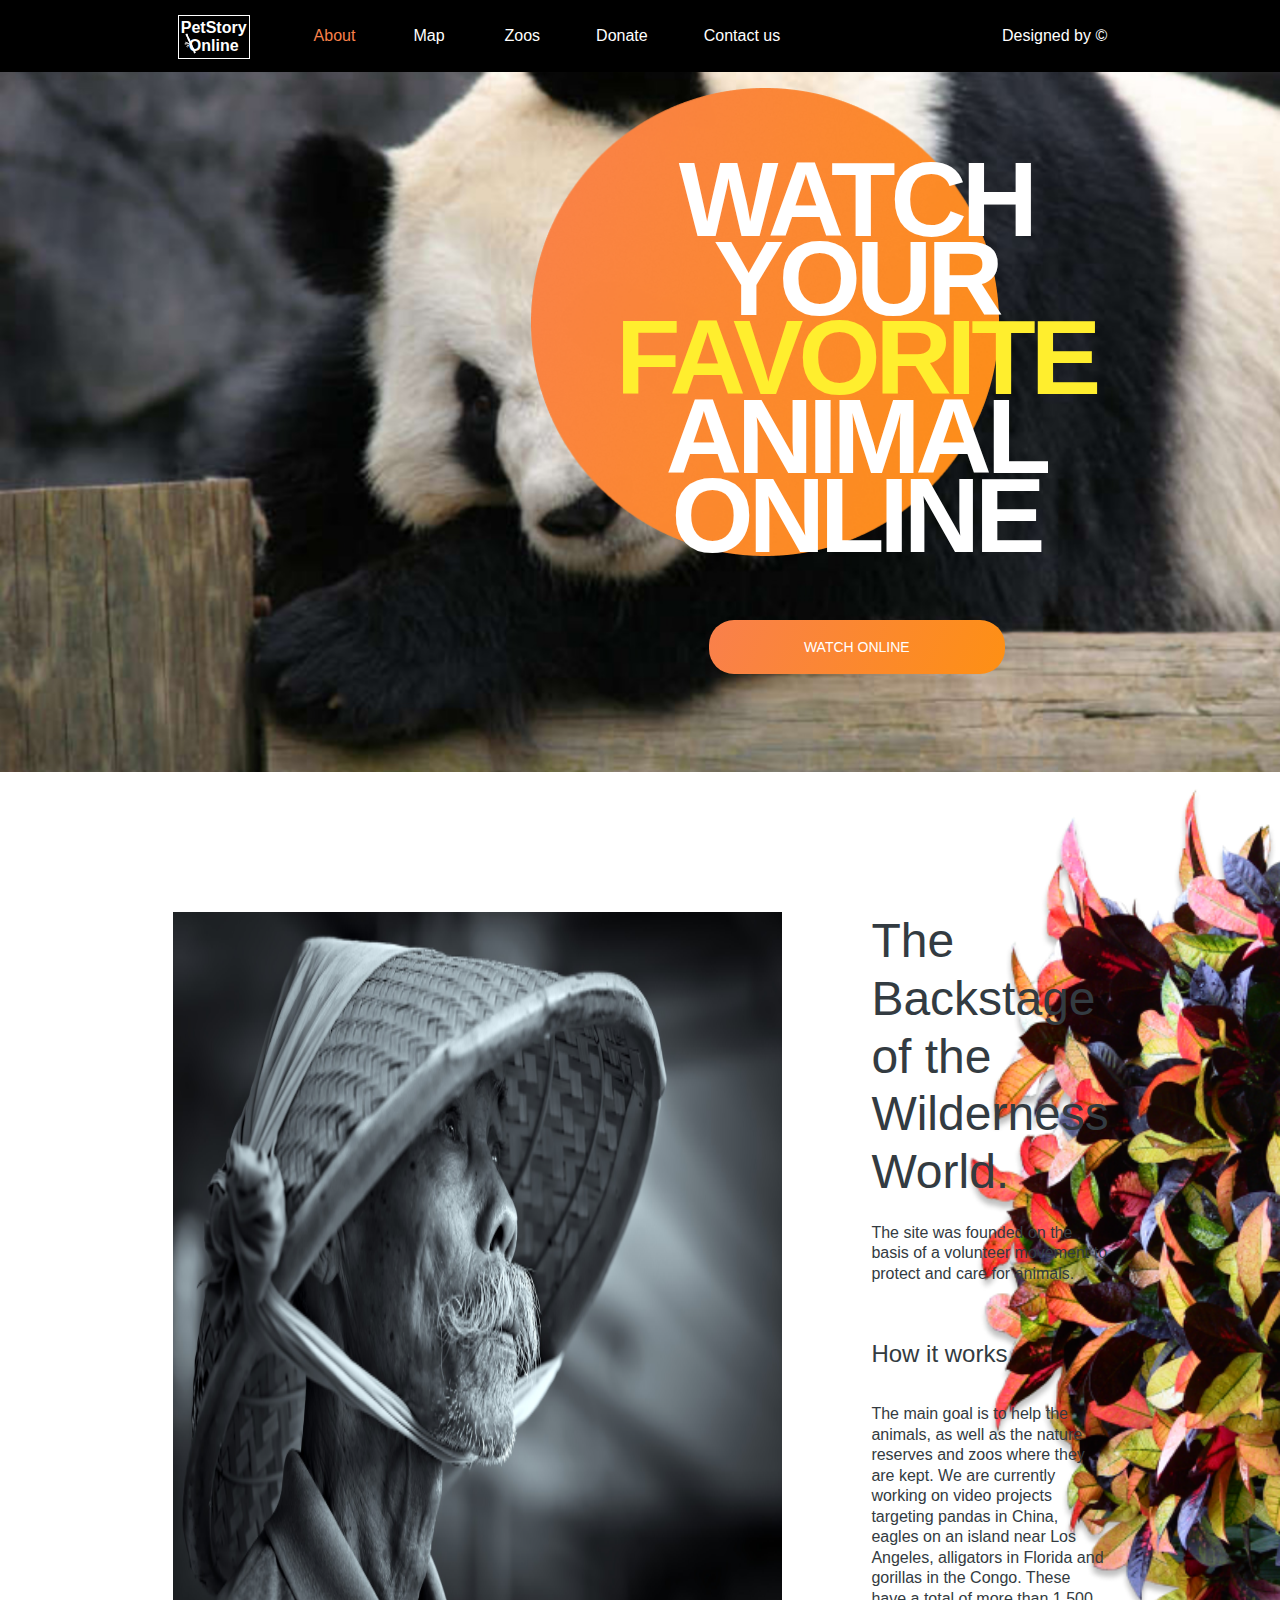
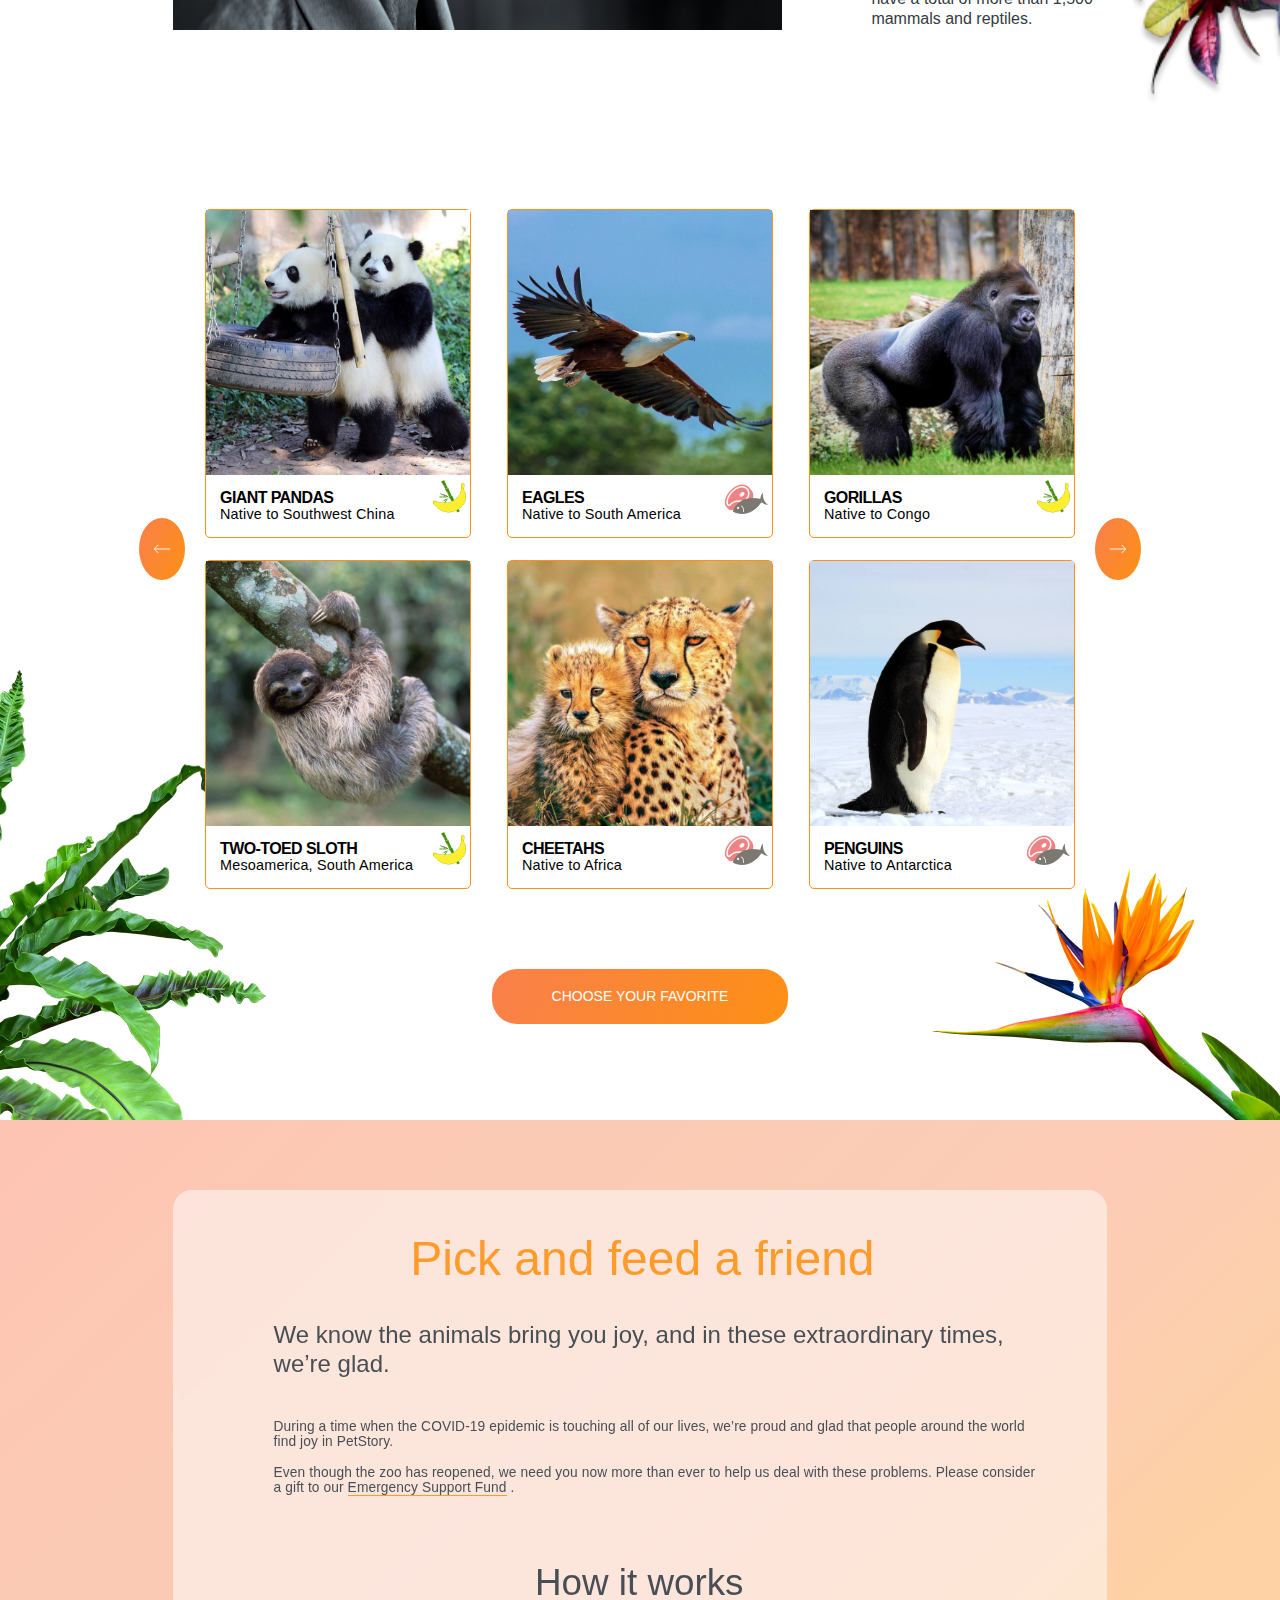
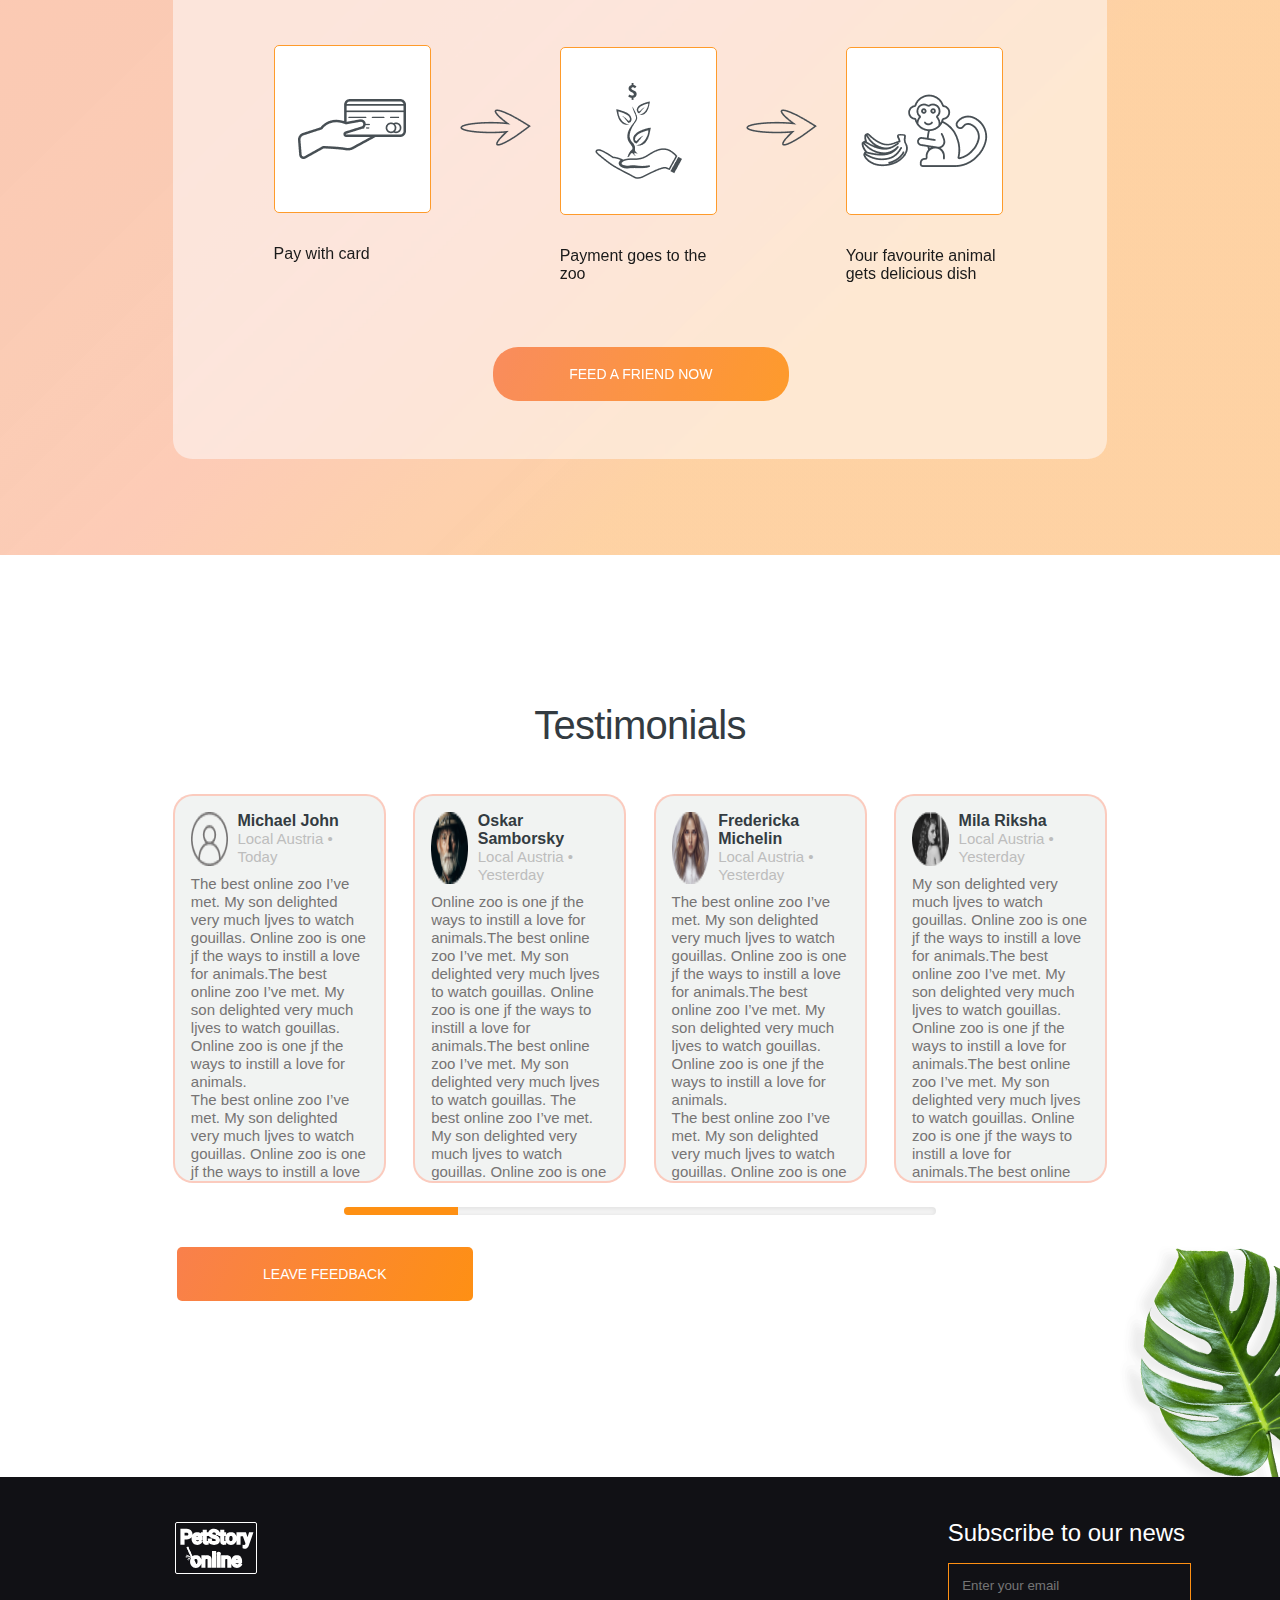
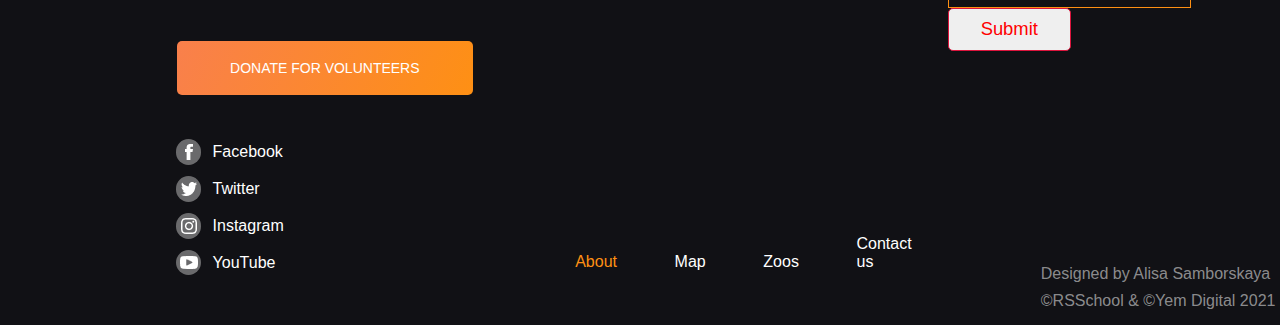
==== index.html @ 0b204e5b "fix:fix some typos" ====
<!DOCTYPE html>
<html lang="en">
  <head>
    <meta charset="UTF-8" />
    <meta http-equiv="X-UA-Compatible" content="IE=edge" />
    <meta name="viewport" content="width=device-width, initial-scale=1.0" />
    <link rel="stylesheet" href="./main/style.css" />
    <title>Document</title>
  </head>

  <body>
    <header>
      <div class="header container">
        <div class="header-top">
            <a class="logo" href="#">
              <h1>PetStory Online</h1> 
              <img class="logo_img" src="./assets/images/bamboo.svg" alt="">
            </a>
          <nav>
            <ul>
              <li><a href="#" class="active">About</a></li>
              <li><a href="">Map</a></li>
              <li><a href="">Zoos</a></li>
              <li><a href="./donate/index.html">Donate</a></li>
              <li><a href="">Contact us</a></li>
            </ul>
            <a
              class="header_link"
              href="https://www.figma.com/file/ypzT9idgAILaSRVRmDAJxn/online-zoo-3-weeks"
              >Designed by ©</a
            >
          </nav>
        </div>
      </div>
    </header>
    <main>
      <section class="firstSection">
        <div class="container">
          <div class="promo">
            <p class="promo_title">
              Watch your <span class="yellowWord">favorite</span> animal online
            </p>
          </div>
          <button class="orange_btn">Watch online</button>
        </div>
      </section>
      <section class="second_section">
        <div class="backstage_section container">
          <img src="./assets/images/bamboo-cap.png" alt="bamboo-cap" />
          <div class="backstage_content">
            <h2 class="backstage_title">
              The Backstage of the Wilderness World.
            </h2>
            <p class="backstage_text">
              The site was founded on the basis of a volunteer movement to
              protect and care for animals.
            </p>
            <p class="backstage_subtitle">How it works</p>
            <p class="backstage_text">
              The main goal is to help the animals, as well as the nature
              reserves and zoos where they are kept. We are currently working on
              video projects targeting pandas in China, eagles on an island near
              Los Angeles, alligators in Florida and gorillas in the Congo.
              These have a total of more than 1,500 mammals and reptiles.
            </p>
          </div>
        </div>
      </section>
      <section class="third_section">
        <div class="cards_section">
          <button class="arrow">
            <img src="./assets/images/left_arrow.svg" alt="left_arrow" />
          </button>
          <div class="cards">
            <div class="card">
              <img class="card_img" src="./assets/images/Rectangle 5 (2).png" alt="pandas" />
              <div class="card_content">
                <div class="card_content_text">
                  <p class="card_content_title">giant Pandas</p>
                  <p class="card_content_subtitle">Native to Southwest China</p>
                </div>
                <img
                  src="./assets/images/banana-bamboo_icon.png"
                  alt="banana-bamboo_icon"
                />
              </div>
            </div>
            <div class="card">
              <img class="card_img" src="./assets/images/Rectangle 5 (1).png" alt="pandas" />
              <div class="card_content">
                <div class="card_content_text">
                  <p class="card_content_title">Eagles</p>
                  <p class="card_content_subtitle">Native to South America</p>
                </div>
                <img
                  src="./assets/images/meet-fish_icon.png"
                  alt="banana-bamboo_icon"
                />
              </div>
            </div>
            <div class="card">
              <img class="card_img" src="./assets/images/Rectangle 5.png" alt="pandas" />
              <div class="card_content">
                <div class="card_content_text">
                  <p class="card_content_title">Gorillas</p>
                  <p class="card_content_subtitle">Native to Congo</p>
                </div>
                <img
                  src="./assets/images/banana-bamboo_icon.png"
                  alt="banana-bamboo_icon"
                />
              </div>
            </div>
            <div class="card">
              <img class="card_img" src="./assets/images/Rectangle 5 (5).png" alt="pandas" />
              <div class="card_content">
                <div class="card_content_text">
                  <p class="card_content_title">Two-toed Sloth</p>
                  <p class="card_content_subtitle">
                    Mesoamerica, South America
                  </p>
                </div>
                <img
                  src="./assets/images/banana-bamboo_icon.png"
                  alt="banana-bamboo_icon"
                />
              </div>
            </div>
            <div class="card">
              <img class="card_img" src="./assets/images/Rectangle 5 (4).png" alt="pandas" />
              <div class="card_content">
                <div class="card_content_text">
                  <p class="card_content_title">cheetahs</p>
                  <p class="card_content_subtitle">Native to Africa</p>
                </div>
                <img
                  src="./assets/images/meet-fish_icon.png"
                  alt="banana-bamboo_icon"
                />
              </div>
            </div>
            <div class="card">
              <img class="card_img" src="./assets/images/Rectangle 5 (3).png" alt="pandas" />
              <div class="card_content">
                <div class="card_content_text">
                  <p class="card_content_title">Penguins</p>
                  <p class="card_content_subtitle">Native to Antarctica</p>
                </div>
                <img
                  src="./assets/images/meet-fish_icon.png"
                  alt="banana-bamboo_icon"
                />
              </div>
            </div>
          </div>
          <button class="arrow">
            <img src="./assets/images/right_arrow.svg" alt="left_arrow" />
          </button>
        </div>
        <button class="orange_btn">choose your favorite</button>
      </section>
      <section class="fourth_section">
        <div class="pick_section">
          <p class="pick_section_title">Pick and feed a friend</p>
          <p class="pick_section_subtitle">
            We know the animals bring you joy, and in these extraordinary times,
            we’re glad.
          </p>
          <p class="pick_section_text">
            During a time when the COVID-19 epidemic is touching all of our
            lives, we’re proud and glad that people around the world find joy in
            PetStory.
          </p>
          <p class="pick_section_text">
            Even though the zoo has reopened, we need you now more than ever to
            help us deal with these problems. Please consider <br />
            a gift to our
            <a class="donate_link" href="../donate/index.html"
              >Emergency Support Fund</a
            >
            .
          </p>
          <h3 class="howItWorkTitle">How it works</h3>
          <div class="howItWorks_cards">
            <div class="howItWork_card">
              <div class="howItWork_card_img_box">
                <img src="./assets/images/pay.png" alt="pay" />
              </div>
              <p class="howItWork_card_pr">Pay with card</p>
            </div>
            <img
              class="rightArrow"
              src="./assets/images/Vector.png"
              alt="right_arrow"
            />
            <div class="howItWork_card secondCard">
              <div class="howItWork_card_img_box">
                <img src="./assets/images/zoo.png" alt="zoo" />
              </div>
              <p class="howItWork_card_pr">Payment goes to the zoo</p>
            </div>
            <img
              class="rightArrow"
              src="./assets/images/Vector.png"
              alt="right_arrow"
            />
            <div class="howItWork_card thirdCard">
              <div class="howItWork_card_img_box">
                <img src="./assets/images/monkey.png" alt="monkey" />
              </div>
              <p class="howItWork_card_pr">
                Your favourite animal gets delicious dish
              </p>
            </div>
          </div>
          <button class="orange_btn">
            <a href="../donate/index.html">Feed a friend now</a>
          </button>
        </div>
      </section>
      <section class="fifth_section">
        <div class="testimonals container">
          <h3 class="testimonals_title">Testimonials</h3>
          <div class="testimonals_cards">
            <div class="testimonals_card">
              <div class="testimonals_card_header">
                <img src="./assets/images/user_icon.png" alt="user_icon" />
                <div>
                  <b class="user_name">Michael John</b>
                  <p class="user_place">Local Austria • Today</p>
                </div>
              </div>
              <p class="testimonial_text">
                The best online zoo I’ve met. My son delighted very much ljves
                to watch gouillas. Online zoo is one jf the ways to instill a
                love for animals.The best online zoo I’ve met. My son delighted
                very much ljves to watch gouillas. Online zoo is one jf the ways
                to instill a love for animals. <br />
                The best online zoo I’ve met. My son delighted very much ljves
                to watch gouillas. Online zoo is one jf the ways to instill a
                love for animals.The best online zoo I’ve met. My son delighted
                very much ljves to watch gouillas. Online zoo is one jf the ways
                to instill a love for
              </p>
            </div>
            <div class="testimonals_card">
              <div class="testimonals_card_header">
                <img src="./assets/images/Ellipse 2.png" alt="user_icon" />
                <div>
                  <b class="user_name">Oskar Samborsky</b>
                  <p class="user_place">Local Austria • Yesterday</p>
                </div>
              </div>
              <p class="testimonial_text">
                Online zoo is one jf the ways to instill a love for animals.The
                best online zoo I’ve met. My son delighted very much ljves to
                watch gouillas. Online zoo is one jf the ways to instill a love
                for animals.The best online zoo I’ve met. My son delighted very
                much ljves to watch gouillas. The best online zoo I’ve met. My
                son delighted very much ljves to watch gouillas. Online zoo is
                one jf the ways to instill a love for animals.The best online
                zoo I’ve met. My son delighted very much ljves to watch
                gouillas. Online zoo is one jf the ways to instill a love for
              </p>
            </div>
            <div class="testimonals_card">
              <div class="testimonals_card_header">
                <img src="./assets/images/Ellipse 2 (1).png" alt="user_icon" />
                <div>
                  <b class="user_name">Fredericka Michelin</b>
                  <p class="user_place">Local Austria • Yesterday</p>
                </div>
              </div>
              <p class="testimonial_text">
                The best online zoo I’ve met. My son delighted very much ljves
                to watch gouillas. Online zoo is one jf the ways to instill a
                love for animals.The best online zoo I’ve met. My son delighted
                very much ljves to watch gouillas. Online zoo is one jf the ways
                to instill a love for animals. <br />
                The best online zoo I’ve met. My son delighted very much ljves
                to watch gouillas. Online zoo is one jf the ways to instill a
                love for animals.The best online zoo I’ve met. <br />
                The best online zoo I’ve met. My son delighted very much ljves
                to
              </p>
            </div>
            <div class="testimonals_card">
              <div class="testimonals_card_header">
                <img src="./assets/images/Ellipse 2 (2).png" alt="user_icon" />
                <div>
                  <b class="user_name">Mila Riksha</b>
                  <p class="user_place">Local Austria • Yesterday</p>
                </div>
              </div>
              <p class="testimonial_text">
                My son delighted very much ljves to watch gouillas. Online zoo
                is one jf the ways to instill a love for animals.The best online
                zoo I’ve met. My son delighted very much ljves to watch
                gouillas. Online zoo is one jf the ways to instill a love for
                animals.The best online zoo I’ve met. My son delighted very much
                ljves to watch gouillas. Online zoo is one jf the ways to
                instill a love for animals.The best online zoo I’ve met. My son
                delighted very much ljves to watch gouillas. The best online zoo
                I’ve met. My son delighted very much ljves to watch gouillas.
                Online zoo is one jf
              </p>
            </div>
          </div>
          <div class="range_input_div"><input type="range" value="10" /></div>
          <button class="orange_btn">Leave feedback</button>
        </div>
      </section>
    </main>
    <footer>
      <div class="footer container">
        <div class="footer_social_medias">
          <a class="logo footer_logo" href="#">
            <img src="./assets/images/logo_footer.svg" alt="logo_footer" />
          </a>
          <button class="orange_btn">
            <a href="../donate/index.html"> donate for volunteers </a>
          </button>
          <div class="social_medias">
            <div class="social_media">
              <div class="footer_img_box">
                <img src="./assets/images/Fill 211.png" alt="facebook icon" />
              </div>
              <p><a href="https://www.facebook.com">Facebook</a></p>
            </div>
            <div class="social_media">
              <div class="footer_img_box">
                <img src="./assets/images/Fill 172.png" alt="facebook icon" />
              </div>
              <p><a href="https://www.twitter.com">Twitter</a></p>
            </div>
            <div class="social_media">
              <div class="footer_img_box">
                <img src="./assets/images/Fill 166.png" alt="facebook icon" />
              </div>
              <p><a href="https://www.instagram.com">Instagram</a></p>
            </div>
            <div class="social_media">
              <div class="footer_img_box">
                <img src="./assets/images/Fill 213.png" alt="facebook icon" />
              </div>
              <p><a href="https://www.YouTube.com">YouTube</a></p>
            </div>
          </div>
        </div>
        <div class="footer_nav">
          <ul>
            <li><a href="#" style="color: #fe9013">About</a></li>
            <li><a href="">Map</a></li>
            <li><a href="">Zoos</a></li>
            <li><a href="">Contact us</a></li>
          </ul>
        </div>
        <div class="footer_email_input">
          <p class="footer_subtitle">Subscribe to our news</p>
          <div class="email_div">
            <input
              class="email_input"
              type="email"
              placeholder="Enter your email"
            />
            <button class="submit_btn" type="submit">Submit</button>
          </div>
          <p class="footer_copyright">
            Designed by Alisa Samborskaya <br />
            ©RSSchool & ©Yem Digital 2021
          </p>
        </div>
      </div>
    </footer>
  </body>
</html>
---- main/style.css ----
* {
   box-sizing: border-box;
   padding: 0;
   margin: 0;
   font-family: 'Roboto', sans-serif;
}

html{
   scroll-behavior: smooth;
}

header {
   background: #000000;
}

.container {
   max-width: 73%;
   margin: 0 auto;
}

.header {
   color: #fff;
   padding: 0.8rem 0;
}

.header-top {
   display: grid;
   grid-template-columns: 1fr 12fr;
   align-items: center;
   gap: 4rem;
}

.logo_img{
   position: absolute;
   left: 7%;
   top: 40%;
}

.logo {
   position: relative;
   margin-left: 5px;
   margin-top: 2px;
   padding: 3px 2px;
   text-align: center;
   font-size: 8px !important;
   font-weight: lighter !important;
   /* line-height: 120%; */
   border: 1.18841px solid #FFFFFF;
}

.footer_logo{
   border: none;
   text-align: start;
   margin-left: 0px;
   margin-top: 0px;
}

nav{
   display: flex;
   justify-content: space-between;
}

nav ul {
   display: flex;
   justify-content: space-between;
   gap: 3.5rem;
}

nav ul li {
   list-style: none;
}

nav ul li:active a{
   color:#E47209;
}

nav ul li:nth-child(2) a{
   margin-left: 2px;
}

nav ul li:nth-child(3) a{
   margin-left: 4px;
}

header a {
   color: #fff;
   text-decoration: none;
}

.active {
   color: #F9804B;
}

header a:hover{
   color:#e09575;
}

.firstSection {
   background-image: url(../assets/images/Giant\ Panda.png);
   background-size: cover;
   background-repeat: no-repeat;
   padding: 1rem 0 13.5rem 0;
}

.promo {
   max-width: 36rem;
   margin-left: auto;
   background-image: url(../assets/images/Ellipse\ 6.png);
   background-repeat: no-repeat;
   background-size: contain;
}

.promo_title {
   color: #fff;
   font-size: 6.6rem;
   font-weight: 700;
   text-align: center;
   text-transform: uppercase;
   line-height: 75%;
   padding-left: 4.6rem;
   padding-top: 4.5rem;
   letter-spacing: -5px;
}

.yellowWord {
   color: #FFEE2E;
}

.orange_btn {
   width: 18.5rem;
   height: 3.4rem;
   background: linear-gradient(113.96deg, #F9804B 1.49%, #FE9013 101.44%);
   border-radius: 25px;
   font-weight: 500;
   font-size: 14px;
   color: #FFFFFF;
   text-align: center;
   text-transform: uppercase;
   margin-top: 4rem;
   margin-right: 6.4rem;
   float: right;
   border: none;
}

.orange_btn:hover,
.arrow:hover {
   background: #E47209;
   cursor: pointer;
}

.orange_btn:active,
.arrow:hover:active {
   background: #4B9200;
}

.second_section {
   background-image: url(../assets/images/flower_foto1.png);
   background-size: contain;
   background-repeat: no-repeat;
   background-position: 100%;
   color: #333B41;
   padding: 6rem 0
}

.backstage_section {
   display: flex;
   gap: 5.6rem;
   margin-top: 2.8rem;
}

.backstage_title {
   font-weight: 400;
   font-size: 3rem;
   line-height: 120%;
   margin-bottom: 1.4rem;
}

.backstage_text {
   font-weight: 400;
   font-size: 1rem;
   line-height: 128%;
}

.backstage_subtitle {
   font-weight: 400;
   font-size: 1.5rem;
   line-height: 120%;
   margin-top: 3.5rem;
   margin-bottom: 2.2rem;
}

.third_section {
   background-image: url(../assets/images/strelitzia\ 1.png), url(../assets/images/palm_foto.png);
   background-size: contain contain;
   background-repeat: no-repeat, no-repeat;
   background-position: top 100% left 100%, top 100% right 100%;
   padding-bottom: 6rem;
   text-align: center;
   margin-top: 5.2rem;
}

.cards_section {
   display: flex;
   align-items: center;
   gap: 1.2rem;
   padding: 0 8.7rem;
   margin-bottom: 5rem;
}

.cards {
   display: grid;
   grid-template-columns: 1fr 1fr 1fr;
   gap: 1.4rem 2.2rem;
}

.card {
   max-width: 24rem;
   border: 1px solid #FE9013;
   border-radius: 5px;
   padding-bottom: 5px;
}

.card_img {
   width: 100%;
}

.card_img:hover{
   transform: scale(1.15);
   transition: all 0.3s ease-in-out;
}

.card_img:hover+.card_content{
   display: none !important;
   transition: all 0.3s ease-in-out;
}

.arrow {
   background: linear-gradient(113.96deg, #F9804B 1.49%, #FE9013 101.44%);
   width: 3.9rem;
   height: 3.9rem;
   border-radius: 50%;
   display: grid;
   place-items: center;
   border: none;
   cursor: pointer;
}

.card_content {
   display: flex;
   justify-content: space-between;
   align-items: center;
   padding: 0 0.3rem 0.8rem 0.9rem;
   text-align: start;
}

.card_content_title {
   font-weight: 700;
   font-size: 1rem;
   line-height: 140%;
   text-transform: uppercase;
   padding-top: 0.5rem;
   letter-spacing: -0.6px;
}

.card_content_subtitle {
   font-weight: 300;
   font-size: 0.9rem;
   line-height: 70%;
   letter-spacing: 0.2px;
}

.third_section button,
.fourth_section button {
   float: none;
   margin-top: 0;
   margin-right: 0;
}

.fourth_section {
   background: linear-gradient(315.75deg, rgba(254, 210, 144, 0.7) 30.06%, #FEBDAB 100.95%, rgba(254, 210, 144, 0.7) 106.36%), linear-gradient(315.75deg, rgba(254, 189, 171, 0.74) 30.06%, rgba(243, 169, 248, 0.66) 50.74%, #E0D8F0 80.49%, #EAF7FE 127.9%, #EAF7FE 149.54%), linear-gradient(315.75deg, rgba(254, 189, 171, 0.74) 30.06%, rgba(243, 169, 248, 0.66) 50.74%, #E0D8F0 80.49%, #EAF7FE 127.9%, #EAF7FE 149.54%);
   opacity: 0.9;
   padding-top: 4.4rem;
   padding-bottom: 6rem;
}

.pick_section {
   max-width: 73%;
   height: auto;
   background: rgba(253, 253, 255, 0.52);
   backdrop-filter: blur(2px);
   border-radius: 1.2rem;
   margin: 0 auto;
   padding: 2.5rem 4rem 3.6rem 6.3rem;
   text-align: center;
}

.pick_section_title {
   font-weight: 400;
   font-size: 3rem;
   line-height: 120%;
   color: #FE9013;
   text-align: center;
   margin-right: 2rem;
}

.pick_section_subtitle {
   font-weight: 500;
   font-size: 1.5rem;
   line-height: 120%;
   color: #333B41;
   margin-top: 2.1rem;
   margin-bottom: 2.5rem;
   text-align: start;
}

.pick_section_text {
   margin-bottom: 1rem;
   font-size: 0.86rem;
   font-weight: 500;
   color: #333B41;
   letter-spacing: 0.1px;
   text-align: start;

}

.donate_link {
   color: #333B41;
   border-bottom: 1.5px solid #FE9013;
   text-decoration: none;
}

.donate_link:hover{
   color: #FE9013;
}

.howItWorkTitle {
   font-weight: 400;
   font-size: 2.3rem;
   line-height: 130%;
   color: #333B41;
   text-align: center;
   margin-top: 4rem;
   margin-right: 2.4rem;
}

.howItWorks_cards {
   display: flex;
   justify-content: center;
   align-items: center;
   gap: 1.8rem;
   margin-top: 2.5rem;
   margin-right: 1.3rem;
}

.howItWork_card {
   width: 10.5rem;
   text-align: start;
}

.howItWork_card_img_box {
   width: 100%;
   height: 10.5rem;
   border: 1px solid #FE9013;
   border-radius: 5px;
   background: #fff;
   display: grid;
   place-items: center;
   margin-bottom: 2rem;
}

.howItWork_card:first-child {
   margin-top: -1.3rem;
}

.thirdCard {
   margin-right: 1.2rem !important;
}

.rightArrow {
   margin-top: -4.7rem;
}

.pick_section .orange_btn a {
   text-decoration: none;
   color: #fff;
}

.pick_section .orange_btn {
   margin-top: 4rem;
   margin-right: 2.2rem;
}

.fifth_section {
   background-image: url(../assets/images/leav_foto.png);
   background-repeat: no-repeat;
   background-position: top 127% left 100%;
   color: #333B41;
   padding: 9rem 0;
   padding-bottom: 11rem;
}

.testimonals_title {
   font-weight: 400;
   font-size: 2.5rem;
   line-height: 130%;
   text-align: center;
   margin-bottom: 2.7rem;
   letter-spacing: -0.7px;
}

.testimonals_cards {
   display: flex;
   gap: 1.7rem;
}

.testimonals_card {
   width: 17rem;
   height: 24.3rem;
   overflow: hidden;
   background: #F1F3F2;
   padding: 1rem;
   border-radius: 20px;
   border: 2px solid rgba(254, 189, 171, 0.74);
}

.testimonals_card_header {
   display: flex;
   gap: 0.6rem;
   margin-bottom: 0.6rem;
}

.user_place {
   color: #BDBDBD;
   font-weight: 300;
   font-size: 15px;
   line-height: 120%;
}

.testimonial_text {
   font-weight: 300;
   font-size: 15px;
   line-height: 120%;
   color: #767474;
}

.range_input_div {
   display: flex;
   justify-content: center;
}

input[type="range"] {
   -webkit-appearance: none;
   outline: none;
   overflow: hidden;
   width: 37rem;
   height: 0.5rem;
   border-radius: 30px;
   box-shadow: inset 1px 1px 5px 2px rgb(226, 226, 226);
   margin-top: 1.5rem;
}

input[type="range"]:hover::-webkit-slider-thumb {
   background: #FE9013;
   box-shadow: -500px 0 0 500px #FE9013;
}

input[type="range"]::-webkit-slider-thumb {
   -webkit-appearance: none;
   cursor: pointer;
   width: 3.8rem;
   height: 5px;
   background: #FE9013;
   border-right: 6px solid #FE9013;
   box-shadow: -500px 0 0 500px #FE9013;
}

input[type="range"]:hover{
   border: 1px solid #FE9013;
   outline: #E47209 !important;
   cursor:pointer;
}

.testimonals button,
.footer .orange_btn {
   float: none;
   border-radius: 5px;
   margin-top: 2rem;
   margin-bottom: 0;
   margin-left: 4px;
}

footer {
   height: 28rem;
   background: #111115;
   color: #FFFFFF;
}

.footer {
   display: flex;
   padding-top: 2.6rem;
   padding-bottom: 3rem;
}

.footer_social_medias {
   display: flex;
   flex-direction: column;
}

.social_media {
   display: flex;
   gap: 0.7rem;
   align-items: center;
   margin-bottom: 0.7rem;
   padding-left: 3px;
}

.social_media:active .footer_img_box {
   background: green;
}

.social_media p a{
   color: white;
   text-decoration: none;
}

.social_media:active p a{
   color: green;
}
.social_media:hover p a{
   color: #F9804B;
}

.footer_img_box {
   width: 1.6rem;
   height: 1.6rem;
   border-radius: 50%;
   background: rgba(196, 196, 196, 0.5);
   display: grid;
   place-items: center;
}

.footer .orange_btn {
   margin-top: 3.9rem;
   margin-bottom: 2.75rem;
}

.footer_nav ul {
   height: 22rem;
   display: flex;
   justify-content: space-between;
   align-items: flex-end;
   gap: 3.6rem;
}

.footer_nav ul li {
   list-style: none;
}

.footer_nav ul li a,
.footer .orange_btn a {
   text-decoration: none;
   color: #fff;
}

.footer_nav ul li:hover a{
   color:#E47209;
}

.footer_email_input{
   margin-left: 2.25rem;
}

.footer_subtitle {
   font-weight: 400;
   font-size: 1.5rem;
   line-height: 120%;
   margin-bottom: 1rem;
}

.email_input {
   outline: none;
   background: transparent;
   border: 1px solid #FE9013;
   padding: 0.85rem;
   padding-right: 3.2rem;
   margin-right: 0.5rem;
   color: #fff;
}

.email_input:active{
   border: 1px solid #4B9200 !important;
}

.submit_btn {
   font-size: 1.15rem;
   padding: 0.6rem 2rem;
   color: red;
   border-radius: 5px;
   border: 1px solid crimson;
   cursor:pointer;
}

.submit_btn:hover{
   background: white;
   color: #FE9013;
   border: 1px solid #FE9013;

}

.submit_btn:active{
   background: white;
   color: green;
   border: 1px solid green;
}

.footer_copyright {
   font-weight: 100;
   font-size: 16px;
   line-height: 170%;
   color: rgba(220, 220, 220, 0.615);
   align-content: flex-end;
   transform: translateX(37%) translateY(385%);
}
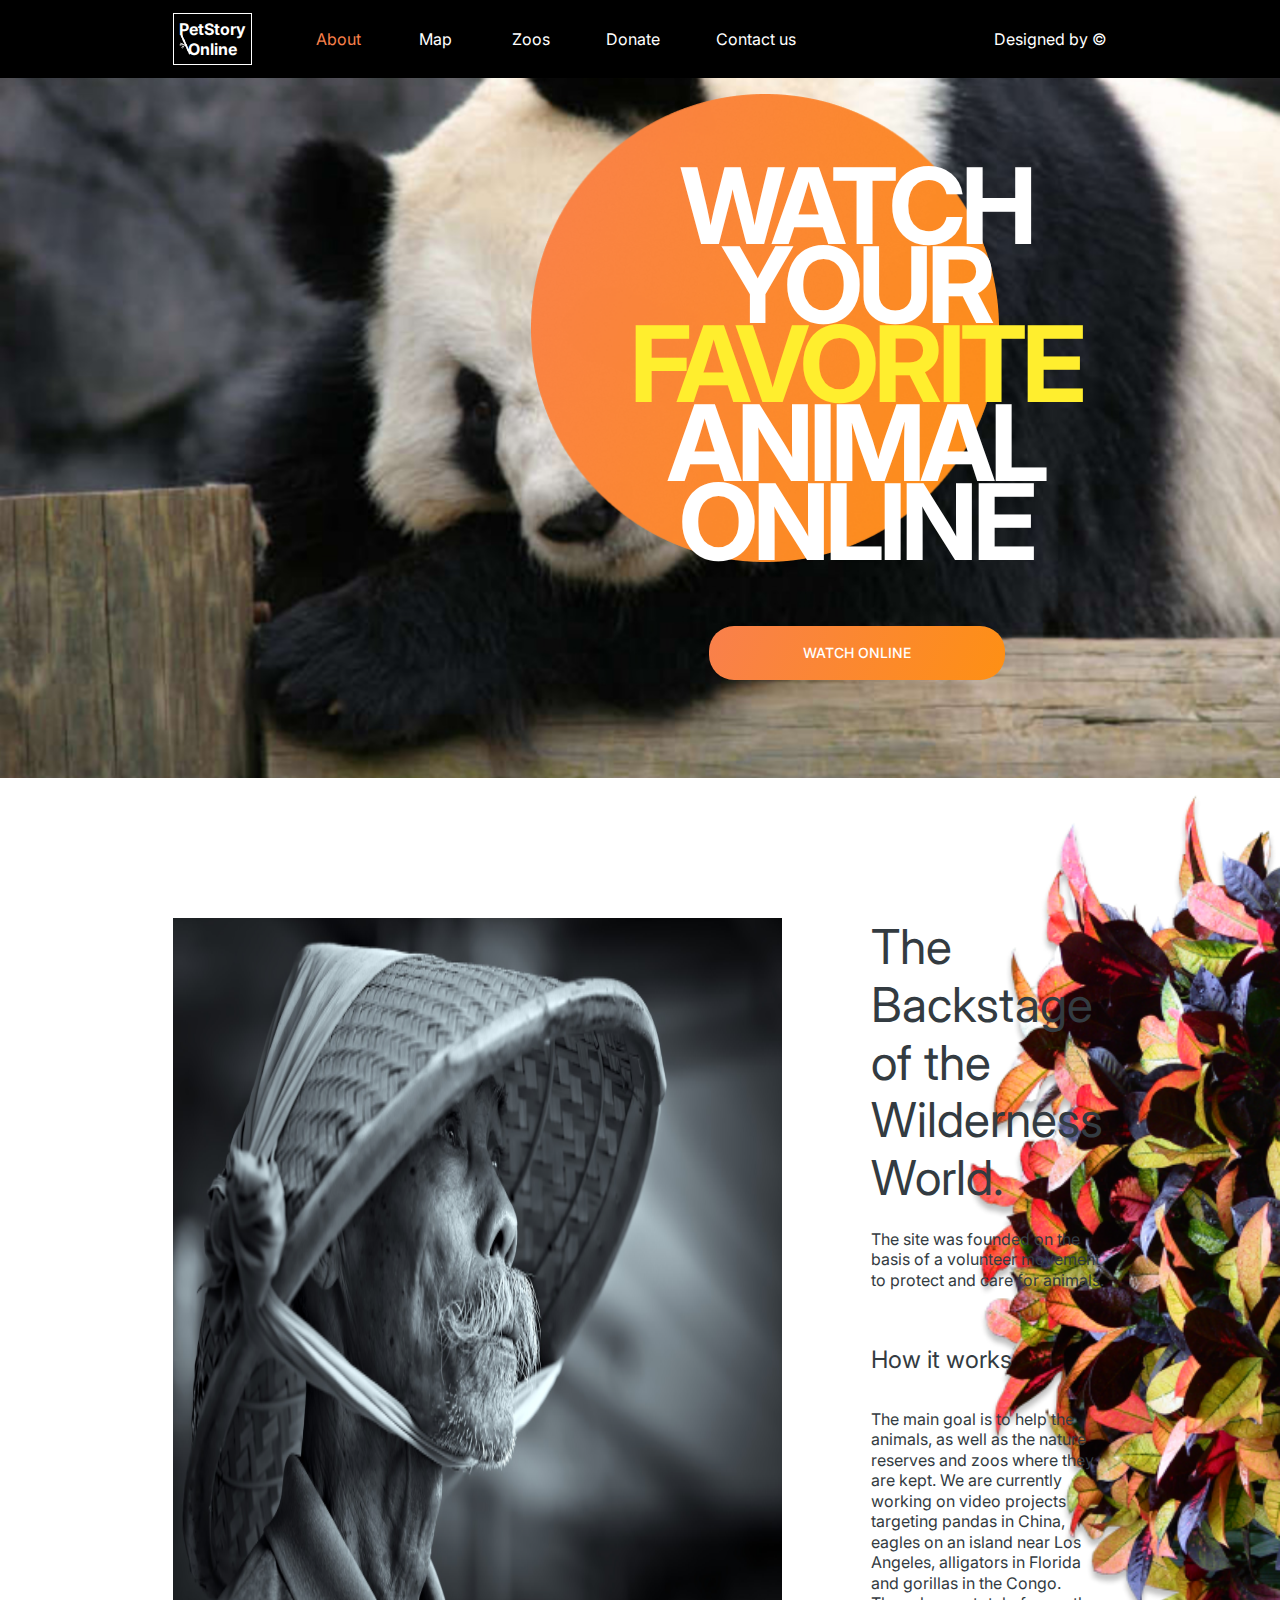
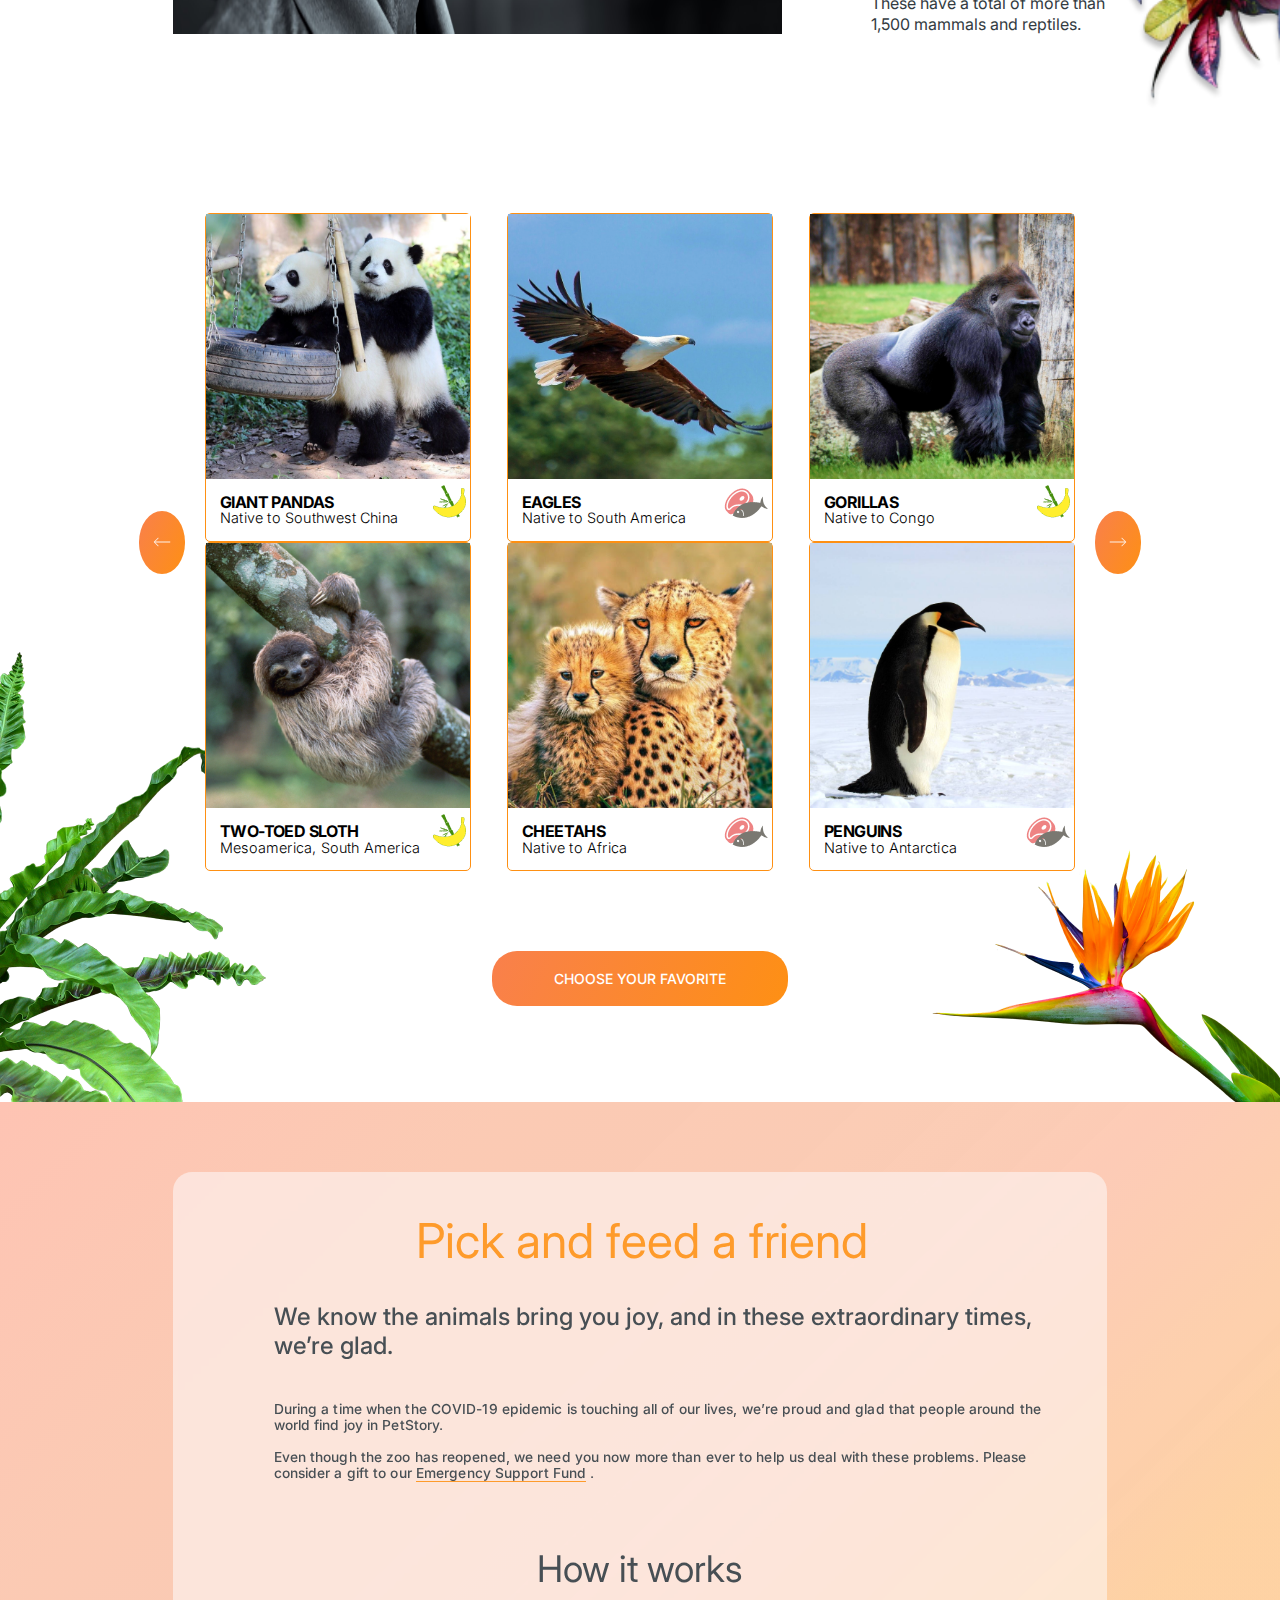
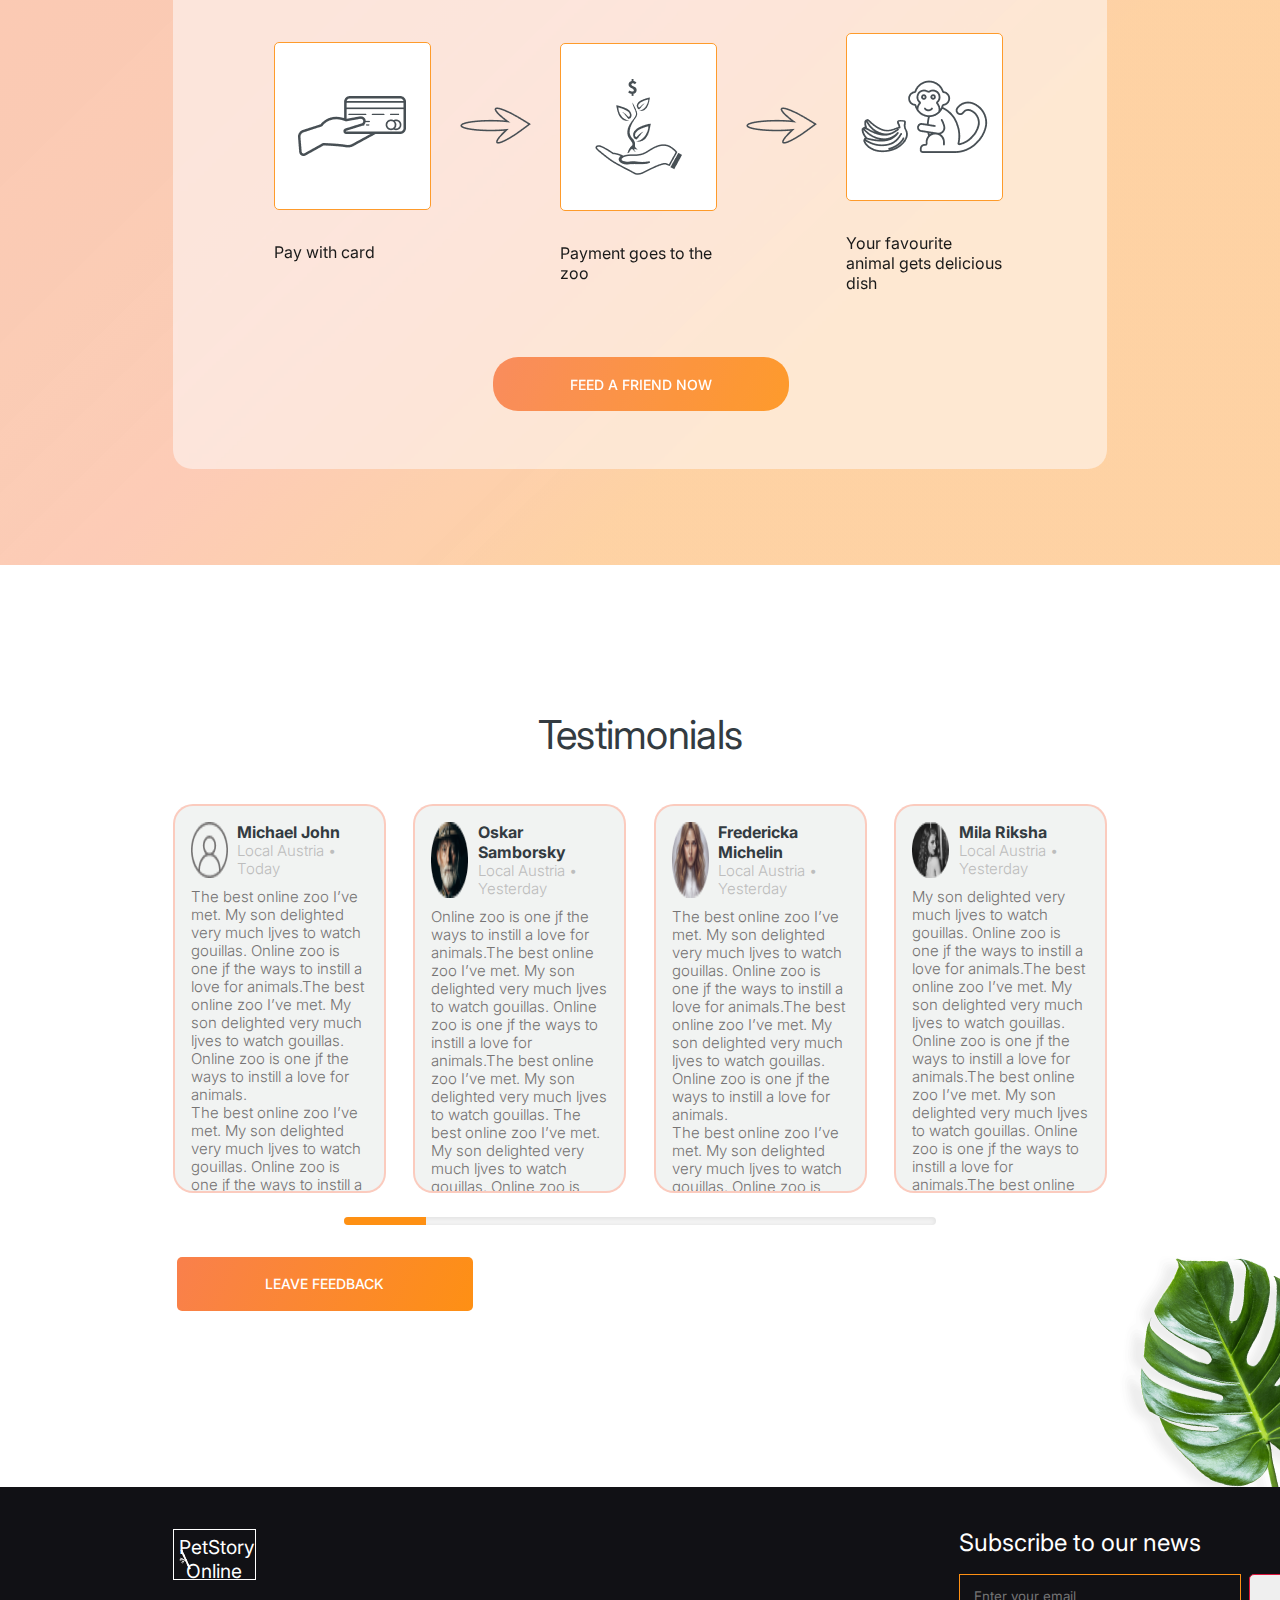
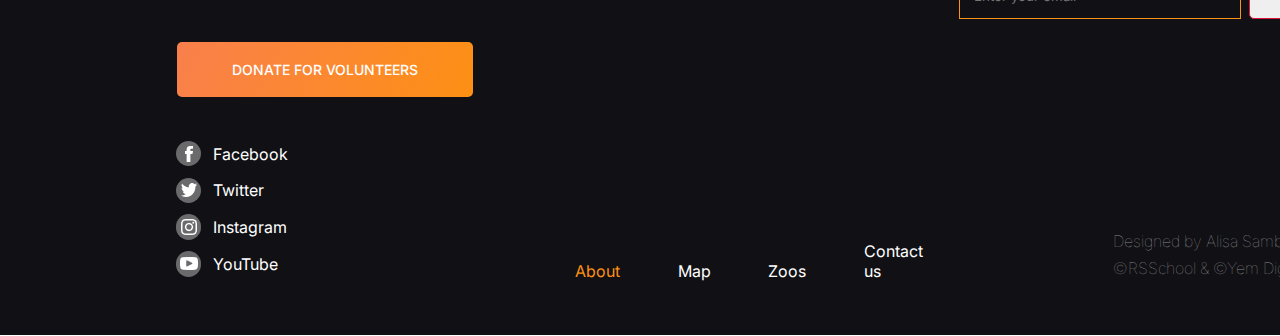
==== commit bd4057d1: "init:add responsiveness" ====
--- a/index.html
+++ b/index.html
@@ -5,18 +5,27 @@
     <meta http-equiv="X-UA-Compatible" content="IE=edge" />
     <meta name="viewport" content="width=device-width, initial-scale=1.0" />
     <link rel="stylesheet" href="./main/style.css" />
-    <title>Document</title>
+    <link rel="stylesheet" href="./responsive.css" />
+    <link
+      rel="stylesheet"
+      href="https://cdnjs.cloudflare.com/ajax/libs/font-awesome/6.2.1/css/all.min.css"
+      integrity="sha512-MV7K8+y+gLIBoVD59lQIYicR65iaqukzvf/nwasF0nqhPay5w/9lJmVM2hMDcnK1OnMGCdVK+iQrJ7lzPJQd1w=="
+      crossorigin="anonymous"
+      referrerpolicy="no-referrer"
+    />
+    <title>Online Zoo</title>
   </head>
 
   <body>
     <header>
       <div class="header container">
         <div class="header-top">
-            <a class="logo" href="#">
-              <h1>PetStory Online</h1> 
-              <img class="logo_img" src="./assets/images/bamboo.svg" alt="">
-            </a>
-          <nav>
+          <a class="logo" href="../index.html">
+            <h1 class="tablet_hidden">PetStory Online</h1>
+            <p class="dektop_hidden tablet_block logo_p">PetStory Online</p>
+            <img class="logo_img" src="./assets/images/bamboo.svg" alt="" />
+          </a>
+          <nav class="tablet_hidden">
             <ul>
               <li><a href="#" class="active">About</a></li>
               <li><a href="">Map</a></li>
@@ -30,6 +39,9 @@
               >Designed by ©</a
             >
           </nav>
+          <div class="dektop_hidden tablet_block burger_menu"> 
+            <i class="fa-solid fa-bars"></i>
+          </div>
         </div>
       </div>
     </header>
@@ -41,12 +53,16 @@
               Watch your <span class="yellowWord">favorite</span> animal online
             </p>
           </div>
-          <button class="orange_btn">Watch online</button>
+          <button class="orange_btn promo_btn">Watch online</button>
         </div>
       </section>
       <section class="second_section">
         <div class="backstage_section container">
-          <img src="./assets/images/bamboo-cap.png" alt="bamboo-cap" />
+          <img
+            class="bambooCapImg tablet_hidden"
+            src="./assets/images/bamboo-cap.png"
+            alt="bamboo-cap"
+          />
           <div class="backstage_content">
             <h2 class="backstage_title">
               The Backstage of the Wilderness World.
@@ -56,7 +72,7 @@
               protect and care for animals.
             </p>
             <p class="backstage_subtitle">How it works</p>
-            <p class="backstage_text">
+            <p class="backstage_text backstage_subtitle_text">
               The main goal is to help the animals, as well as the nature
               reserves and zoos where they are kept. We are currently working on
               video projects targeting pandas in China, eagles on an island near
@@ -64,96 +80,127 @@
               These have a total of more than 1,500 mammals and reptiles.
             </p>
           </div>
+          <img class="dektop_hidden mobile_block mobile_flower" src="./assets/images/mobile_flower.png" alt="flower">
         </div>
       </section>
       <section class="third_section">
         <div class="cards_section">
-          <button class="arrow">
+          <button class="arrow left_arrow mobile_hidden">
             <img src="./assets/images/left_arrow.svg" alt="left_arrow" />
           </button>
-          <div class="cards">
-            <div class="card">
-              <img class="card_img" src="./assets/images/Rectangle 5 (2).png" alt="pandas" />
-              <div class="card_content">
-                <div class="card_content_text">
-                  <p class="card_content_title">giant Pandas</p>
-                  <p class="card_content_subtitle">Native to Southwest China</p>
-                </div>
-                <img
-                  src="./assets/images/banana-bamboo_icon.png"
-                  alt="banana-bamboo_icon"
-                />
-              </div>
-            </div>
-            <div class="card">
-              <img class="card_img" src="./assets/images/Rectangle 5 (1).png" alt="pandas" />
-              <div class="card_content">
-                <div class="card_content_text">
-                  <p class="card_content_title">Eagles</p>
-                  <p class="card_content_subtitle">Native to South America</p>
-                </div>
-                <img
-                  src="./assets/images/meet-fish_icon.png"
-                  alt="banana-bamboo_icon"
-                />
-              </div>
-            </div>
-            <div class="card">
-              <img class="card_img" src="./assets/images/Rectangle 5.png" alt="pandas" />
-              <div class="card_content">
-                <div class="card_content_text">
-                  <p class="card_content_title">Gorillas</p>
-                  <p class="card_content_subtitle">Native to Congo</p>
-                </div>
-                <img
-                  src="./assets/images/banana-bamboo_icon.png"
-                  alt="banana-bamboo_icon"
-                />
-              </div>
-            </div>
-            <div class="card">
-              <img class="card_img" src="./assets/images/Rectangle 5 (5).png" alt="pandas" />
-              <div class="card_content">
-                <div class="card_content_text">
-                  <p class="card_content_title">Two-toed Sloth</p>
-                  <p class="card_content_subtitle">
-                    Mesoamerica, South America
-                  </p>
-                </div>
-                <img
-                  src="./assets/images/banana-bamboo_icon.png"
-                  alt="banana-bamboo_icon"
-                />
-              </div>
-            </div>
-            <div class="card">
-              <img class="card_img" src="./assets/images/Rectangle 5 (4).png" alt="pandas" />
-              <div class="card_content">
-                <div class="card_content_text">
-                  <p class="card_content_title">cheetahs</p>
-                  <p class="card_content_subtitle">Native to Africa</p>
-                </div>
-                <img
-                  src="./assets/images/meet-fish_icon.png"
-                  alt="banana-bamboo_icon"
-                />
-              </div>
-            </div>
-            <div class="card">
-              <img class="card_img" src="./assets/images/Rectangle 5 (3).png" alt="pandas" />
-              <div class="card_content">
-                <div class="card_content_text">
-                  <p class="card_content_title">Penguins</p>
-                  <p class="card_content_subtitle">Native to Antarctica</p>
-                </div>
-                <img
-                  src="./assets/images/meet-fish_icon.png"
-                  alt="banana-bamboo_icon"
-                />
-              </div>
-            </div>
-          </div>
-          <button class="arrow">
+          <div>
+            <div class="cards">
+              <div class="card">
+                <img
+                  class="card_img"
+                  src="./assets/images/Rectangle 5 (2).png"
+                  alt="pandas"
+                />
+                <div class="card_content">
+                  <div class="card_content_text">
+                    <p class="card_content_title">giant Pandas</p>
+                    <p class="card_content_subtitle">
+                      Native to Southwest China
+                    </p>
+                  </div>
+                  <img
+                    src="./assets/images/banana-bamboo_icon.png"
+                    alt="banana-bamboo_icon"
+                  />
+                </div>
+              </div>
+              <div class="card">
+                <img
+                  class="card_img"
+                  src="./assets/images/Rectangle 5 (1).png"
+                  alt="pandas"
+                />
+                <div class="card_content">
+                  <div class="card_content_text">
+                    <p class="card_content_title">Eagles</p>
+                    <p class="card_content_subtitle">Native to South America</p>
+                  </div>
+                  <img
+                    src="./assets/images/meet-fish_icon.png"
+                    alt="banana-bamboo_icon"
+                  />
+                </div>
+              </div>
+              <div class="card tablet_hidden">
+                <img
+                  class="card_img"
+                  src="./assets/images/Rectangle 5.png"
+                  alt="pandas"
+                />
+                <div class="card_content">
+                  <div class="card_content_text">
+                    <p class="card_content_title">Gorillas</p>
+                    <p class="card_content_subtitle">Native to Congo</p>
+                  </div>
+                  <img
+                    src="./assets/images/banana-bamboo_icon.png"
+                    alt="banana-bamboo_icon"
+                  />
+                </div>
+              </div>
+            </div>
+            <div class="cards secondRowCards">
+              <div class="card">
+                <img
+                  class="card_img"
+                  src="./assets/images/Rectangle 5 (5).png"
+                  alt="pandas"
+                />
+                <div class="card_content">
+                  <div class="card_content_text">
+                    <p class="card_content_title">Two-toed Sloth</p>
+                    <p class="card_content_subtitle">
+                      Mesoamerica, South America
+                    </p>
+                  </div>
+                  <img
+                    src="./assets/images/banana-bamboo_icon.png"
+                    alt="banana-bamboo_icon"
+                  />
+                </div>
+              </div>
+              <div class="card">
+                <img
+                  class="card_img"
+                  src="./assets/images/Rectangle 5 (4).png"
+                  alt="pandas"
+                />
+                <div class="card_content">
+                  <div class="card_content_text">
+                    <p class="card_content_title">cheetahs</p>
+                    <p class="card_content_subtitle">Native to Africa</p>
+                  </div>
+                  <img
+                    src="./assets/images/meet-fish_icon.png"
+                    alt="banana-bamboo_icon"
+                  />
+                </div>
+              </div>
+              <div class="card tablet_hidden">
+                <img
+                  class="card_img"
+                  src="./assets/images/Rectangle 5 (3).png"
+                  alt="pandas"
+                />
+                <div class="card_content">
+                  <div class="card_content_text">
+                    <p class="card_content_title">Penguins</p>
+                    <p class="card_content_subtitle">Native to Antarctica</p>
+                  </div>
+                  <img
+                    src="./assets/images/meet-fish_icon.png"
+                    alt="banana-bamboo_icon"
+                  />
+                </div>
+              </div>
+            </div>
+          </div>
+          <button class="arrow right_arrow mobile_hidden">
             <img src="./assets/images/right_arrow.svg" alt="left_arrow" />
           </button>
         </div>
@@ -166,16 +213,15 @@
             We know the animals bring you joy, and in these extraordinary times,
             we’re glad.
           </p>
-          <p class="pick_section_text">
+          <p class="pick_section_text mobile_hidden">
             During a time when the COVID-19 epidemic is touching all of our
             lives, we’re proud and glad that people around the world find joy in
             PetStory.
           </p>
-          <p class="pick_section_text">
+          <p class="pick_section_text supprtText mobile_hidden">
             Even though the zoo has reopened, we need you now more than ever to
-            help us deal with these problems. Please consider <br />
-            a gift to our
-            <a class="donate_link" href="../donate/index.html"
+            help us deal with these problems. Please consider a gift to our
+            <a class="donate_link" href="./donate/index.html"
               >Emergency Support Fund</a
             >
             .
@@ -189,10 +235,11 @@
               <p class="howItWork_card_pr">Pay with card</p>
             </div>
             <img
-              class="rightArrow"
+              class="rightArrow tablet_hidden"
               src="./assets/images/Vector.png"
               alt="right_arrow"
             />
+            <img class="dektop_hidden tablet_block first_green_arrow" src="./assets/images/arrow.svg" alt="arrow">
             <div class="howItWork_card secondCard">
               <div class="howItWork_card_img_box">
                 <img src="./assets/images/zoo.png" alt="zoo" />
@@ -200,10 +247,11 @@
               <p class="howItWork_card_pr">Payment goes to the zoo</p>
             </div>
             <img
-              class="rightArrow"
+              class="rightArrow tablet_hidden"
               src="./assets/images/Vector.png"
               alt="right_arrow"
             />
+            <img class="dektop_hidden tablet_block second_green_arrow" src="./assets/images/arrow.svg" alt="arrow">
             <div class="howItWork_card thirdCard">
               <div class="howItWork_card_img_box">
                 <img src="./assets/images/monkey.png" alt="monkey" />
@@ -213,8 +261,8 @@
               </p>
             </div>
           </div>
-          <button class="orange_btn">
-            <a href="../donate/index.html">Feed a friend now</a>
+          <button class="orange_btn pick_section_btn">
+            <a href="./donate/index.html">Feed a friend now</a>
           </button>
         </div>
       </section>
@@ -284,7 +332,7 @@
                 to
               </p>
             </div>
-            <div class="testimonals_card">
+            <div class="testimonals_card hidden">
               <div class="testimonals_card_header">
                 <img src="./assets/images/Ellipse 2 (2).png" alt="user_icon" />
                 <div>
@@ -306,44 +354,45 @@
               </p>
             </div>
           </div>
-          <div class="range_input_div"><input type="range" value="10" /></div>
-          <button class="orange_btn">Leave feedback</button>
+          <div class="range_input_div tablet_hidden"><input type="range" value="4" /></div>
+          <button class="orange_btn testimonial_btn">Leave feedback</button>
         </div>
       </section>
     </main>
     <footer>
       <div class="footer container">
         <div class="footer_social_medias">
-          <a class="logo footer_logo" href="#">
-            <img src="./assets/images/logo_footer.svg" alt="logo_footer" />
+          <a class="logo footer_logo" href="#"> 
+              <p class=" ">PetStory Online</p> 
+              <img class="logo_img" src="./assets/images/bamboo.svg" alt="" /> 
           </a>
           <button class="orange_btn">
-            <a href="../donate/index.html"> donate for volunteers </a>
+            <a href="./donate/index.html"> donate for volunteers </a>
           </button>
           <div class="social_medias">
             <div class="social_media">
               <div class="footer_img_box">
                 <img src="./assets/images/Fill 211.png" alt="facebook icon" />
               </div>
-              <p><a href="https://www.facebook.com">Facebook</a></p>
+              <p class="tablet_hidden"><a href="https://www.facebook.com">Facebook</a></p>
             </div>
             <div class="social_media">
               <div class="footer_img_box">
                 <img src="./assets/images/Fill 172.png" alt="facebook icon" />
               </div>
-              <p><a href="https://www.twitter.com">Twitter</a></p>
+              <p class="tablet_hidden"><a href="https://www.twitter.com">Twitter</a></p>
             </div>
             <div class="social_media">
               <div class="footer_img_box">
                 <img src="./assets/images/Fill 166.png" alt="facebook icon" />
               </div>
-              <p><a href="https://www.instagram.com">Instagram</a></p>
+              <p class="tablet_hidden"><a href="https://www.instagram.com">Instagram</a></p>
             </div>
             <div class="social_media">
               <div class="footer_img_box">
                 <img src="./assets/images/Fill 213.png" alt="facebook icon" />
               </div>
-              <p><a href="https://www.YouTube.com">YouTube</a></p>
+              <p class="tablet_hidden"><a href="https://www.YouTube.com">YouTube</a></p>
             </div>
           </div>
         </div>
@@ -356,8 +405,8 @@
           </ul>
         </div>
         <div class="footer_email_input">
-          <p class="footer_subtitle">Subscribe to our news</p>
-          <div class="email_div">
+          <p class="footer_subtitle tablet_hidden">Subscribe to our news</p>
+          <div class="email_div tablet_hidden">
             <input
               class="email_input"
               type="email"
--- a/main/style.css
+++ b/main/style.css
@@ -1,12 +1,18 @@
+@import url('https://fonts.googleapis.com/css2?family=Inter:wght@400;500;600;700&display=swap');
+
 * {
    box-sizing: border-box;
    padding: 0;
    margin: 0;
-   font-family: 'Roboto', sans-serif;
+   font-family: 'Inter', sans-serif;
 }
 
 html{
    scroll-behavior: smooth;
+}
+
+.dektop_hidden{
+   display: none;
 }
 
 header {
@@ -38,21 +44,19 @@
 
 .logo {
    position: relative;
-   margin-left: 5px;
-   margin-top: 2px;
-   padding: 3px 2px;
-   text-align: center;
-   font-size: 8px !important;
-   font-weight: lighter !important;
-   /* line-height: 120%; */
+   padding: 5px;
+   text-align: center;
+   font-size: 8px !important; 
    border: 1.18841px solid #FFFFFF;
 }
 
-.footer_logo{
-   border: none;
-   text-align: start;
-   margin-left: 0px;
-   margin-top: 0px;
+.footer_logo{ 
+   font-size: 1.2rem !important;
+   width: 5.2rem;
+   height: 3.2rem;
+   color: #FFFFFF;
+   text-decoration: none;
+   text-align: center !important; 
 }
 
 nav{
@@ -108,6 +112,7 @@
    background-image: url(../assets/images/Ellipse\ 6.png);
    background-repeat: no-repeat;
    background-size: contain;
+   
 }
 
 .promo_title {
@@ -184,7 +189,7 @@
 .backstage_subtitle {
    font-weight: 400;
    font-size: 1.5rem;
-   line-height: 120%;
+   line-height: 114%;
    margin-top: 3.5rem;
    margin-bottom: 2.2rem;
 }
@@ -208,8 +213,7 @@
 }
 
 .cards {
-   display: grid;
-   grid-template-columns: 1fr 1fr 1fr;
+   display: flex; 
    gap: 1.4rem 2.2rem;
 }
 
@@ -320,7 +324,6 @@
    color: #333B41;
    letter-spacing: 0.1px;
    text-align: start;
-
 }
 
 .donate_link {
@@ -570,6 +573,10 @@
    margin-left: 2.25rem;
 }
 
+.email_div{
+   display: flex;
+}
+
 .footer_subtitle {
    font-weight: 400;
    font-size: 1.5rem;
--- a/responsive.css
+++ b/responsive.css
@@ -0,0 +1,837 @@
+@media screen and (max-width: 1001px) {
+  .hidden {
+    display: none;
+  }
+
+  .container {
+    max-width: 94%;
+  }
+
+  .header {
+    padding: 0.9rem 0;
+    position: relative;
+    overflow: hidden !important;
+    z-index: 999;
+  }
+
+  nav ul {
+    gap: 2.7rem;
+  }
+
+  nav ul li:nth-child(3) a {
+    margin-left: 5px;
+    margin-right: 2px;
+  }
+  nav ul li:nth-child(5) a {
+    margin-left: 2px;
+    letter-spacing: -0.5px;
+  }
+
+  .header_link {
+    letter-spacing: -0.6px;
+  }
+
+  .firstSection {
+    padding: 0 0 8.2rem 0;
+  }
+
+  .promo_btn {
+    margin-top: 1.8rem;
+    margin-right: 6.8rem;
+  }
+
+  .second_section {
+    background-image: none;
+    padding: 6rem 0;
+  }
+
+  .bambooCapImg {
+    width: 455px;
+    height: 408px;
+  }
+
+  .backstage_section {
+    gap: 1.9rem;
+  }
+
+  .promo {
+    max-width: 32rem;
+    padding: 0rem;
+    transform: translateY(-3%);
+    overflow: visible !important;
+    z-index: 99;
+  }
+
+  .promo_title {
+    width: 100%;
+    font-size: 85px;
+    line-height: 64px;
+    letter-spacing: -2px;
+    padding-top: 3.3rem;
+    font-family: "Inter", sans-serif;
+    padding-left: 0.1rem;
+  }
+
+  .backstage_text {
+    letter-spacing: -0.5px;
+    line-height: 130%;
+  }
+
+  .backstage_subtitle {
+    letter-spacing: -0.6px;
+  }
+
+  .backstage_subtitle_text {
+    line-height: 136%;
+    letter-spacing: -0.4px;
+  }
+
+  .second_section {
+    padding: 4.1rem 0;
+  }
+
+  .backstage_title {
+    letter-spacing: -1.6px;
+    margin-bottom: 0.7rem;
+    transform: translateY(-9%);
+  }
+
+  .third_section {
+    background-size: 21% 21%;
+    margin-top: 4.8rem;
+    padding-bottom: 9rem;
+  }
+
+  .cards_section {
+    position: relative;
+    flex-direction: column;
+    padding: 0 1.8rem;
+  }
+
+  .secondRowCards {
+    margin-top: 5.8rem;
+  }
+
+  .left_arrow {
+    position: absolute;
+    top: 46%;
+    left: 35.3%;
+  }
+  .right_arrow {
+    position: absolute;
+    top: 46%;
+    right: 35.3%;
+  }
+
+  .fourth_section {
+    padding-top: 1.7rem;
+    padding-bottom: 3.2rem;
+  }
+
+  .pick_section {
+    max-width: 94%;
+    padding: 1.8rem 2rem 3rem 3.1rem;
+  }
+
+  .pick_section_title {
+    letter-spacing: -1.4px;
+    margin-right: 1rem;
+  }
+
+  .pick_section_subtitle {
+    letter-spacing: -0.9px;
+    margin-top: 1.4rem;
+    margin-bottom: 1.4rem;
+  }
+
+  .pick_section_text {
+    margin-bottom: 0.8rem;
+    font-size: 0.86rem;
+    line-height: 140%;
+    letter-spacing: 0.56px;
+    padding-right: 3rem;
+  }
+
+  .supprtText {
+    letter-spacing: 0.47px;
+  }
+  .howItWorkTitle {
+    letter-spacing: -1.6px;
+    margin-top: 2.5rem;
+    margin-right: 1.3rem;
+  }
+
+  .howItWorks_cards {
+    margin-right: 0rem;
+  }
+
+  .howItWork_card_pr {
+    letter-spacing: -0.6px;
+    line-height: 130%;
+  }
+
+  .pick_section_btn {
+    margin-top: 4.6rem !important;
+    margin-right: 1.2rem !important;
+  }
+
+  .testimonals_card {
+    width: 20rem;
+  }
+
+  .fifth_section {
+    background-size: 22.5%;
+    padding: 6.3rem 0;
+    padding-bottom: 8.8rem;
+  }
+
+  .testimonals_title {
+    font-size: 2.3rem;
+    letter-spacing: -0.7px;
+    margin-bottom: 1.8rem;
+  }
+
+  input[type="range"] {
+    width: 24.3rem;
+    margin-top: 1.4rem;
+    margin-right: 0.8rem;
+  }
+
+  .testimonial_btn {
+    margin-top: 3.2rem !important;
+  }
+
+  .footer {
+    position: relative;
+  }
+
+  .footer_nav ul {
+    height: auto;
+    top: 82%;
+    left: 48.9%;
+    position: absolute;
+    gap: 3rem;
+    transform: translateX(-50%);
+  }
+
+  .footer_email_input {
+    margin-left: 0rem;
+    transform: translateX(36%);
+  }
+
+  .email_div {
+    margin-right: 1.3rem;
+  }
+
+  .footer_subtitle {
+    margin-bottom: 0.7rem;
+    letter-spacing: -0.8px;
+  }
+
+  .email_input {
+    padding: 0.7rem;
+    padding-right: 2rem;
+  }
+
+  .submit_btn {
+    font-size: 1rem;
+    padding: 0.6rem 2.3rem;
+    color: green;
+    border-color: green;
+  }
+
+  .footer_copyright {
+    font-size: 15px;
+    line-height: 180%;
+    transform: translateX(44%) translateY(400%);
+  }
+
+  .footer_logo {
+    padding: 0 !important;
+    margin-bottom: 0.3rem;
+  }
+}
+
+@media screen and (max-width: 641px) {
+  .tablet_hidden {
+    display: none;
+  }
+  .tablet_block {
+    display: block;
+  }
+
+  header {
+    position: fixed;
+    top: 0;
+    z-index: 999999;
+  }
+
+  .header {
+    padding: 0;
+  }
+
+  .firstSection {
+    margin-top: 2.1rem;
+  }
+
+  .logo {
+    padding: 0 !important;
+  }
+
+  .logo_p {
+    font-size: 0.8rem;
+    padding-bottom: 0.13rem;
+  }
+
+  .second_section {
+    background-image: url(../assets/images/flower_foto1.png);
+    background-size: 20% 100%;
+    padding: 1.55rem 0.2rem;
+  }
+
+  .backstage_content {
+    width: 82%;
+  }
+
+  .logo {
+    border: none;
+  }
+
+  .logo_img {
+    width: 6.5px;
+    left: 9%;
+    top: 47%;
+  }
+
+  .promo_title {
+    font-size: 50px;
+    font-weight: 600;
+    letter-spacing: 1.6px;
+    line-height: 83%;
+    padding-left: 2.6rem;
+    padding-top: 2.1rem;
+  }
+
+  .burger_menu {
+    margin-left: auto;
+  }
+
+  .firstSection {
+    padding: 0.7rem 0 5.45rem 0;
+  }
+
+  .promo {
+    max-width: 18.2rem;
+    padding: 0rem;
+    transform: translateY(0);
+    overflow: visible !important;
+    z-index: 99;
+    background-size: 82%;
+  }
+
+  .promo_btn {
+    float: left;
+    margin-top: 0rem;
+    transform: translateY(-13.5%) !important;
+    margin-left: 0.1rem;
+  }
+
+  .backstage_subtitle {
+    margin-top: 2rem;
+    margin-bottom: 1.3rem;
+  }
+  .cards_section {
+    padding: 0 1.15rem;
+    margin-bottom: 3.84rem;
+  }
+
+  .third_section {
+    background-size: 29% 13.5%, 21% 20.5%;
+    margin-top: 3.45rem;
+    padding-bottom: 6.2rem;
+  }
+
+  .card_content_title {
+    font-weight: 500;
+    font-size: 0.7rem;
+    padding-top: 0rem;
+    letter-spacing: 0px;
+  }
+
+  .card_content {
+    padding: 0 0rem 0rem 0.6rem;
+  }
+
+  .left_arrow {
+    top: 45.4%;
+    left: 37.9%;
+  }
+  .right_arrow {
+    top: 45.4%;
+    right: 37.9%;
+  }
+
+  .card_content_subtitle {
+    font-size: 0.65rem;
+  }
+
+  .fourth_section {
+    padding-top: 1.21rem;
+    padding-bottom: 1.25rem;
+  }
+  .pick_section {
+    max-width: 100%;
+    padding: 0.6rem 1rem 3.8rem 1.2rem;
+  }
+
+  .pick_section_title {
+    font-size: 2.64rem;
+    margin-right: 0rem;
+  }
+
+  .pick_section_subtitle {
+    font-size: 1.3rem;
+    letter-spacing: -0.2px;
+    margin-top: 1.4rem;
+    margin-bottom: 1.3rem;
+  }
+
+  .pick_section_text {
+    line-height: 150%;
+    padding-right: 0;
+    margin-bottom: 0.6rem;
+  }
+
+  .supprtText {
+    line-height: 155%;
+    letter-spacing: 0.55px;
+  }
+  .howItWorkTitle {
+    letter-spacing: -1.6px;
+    margin-top: 1.8rem;
+    margin-right: 0.4rem;
+  }
+
+  .howItWorks_cards {
+    margin-top: 1.2rem;
+    gap: 2.5rem;
+  }
+
+  .secondCard {
+    margin-left: 0.2rem;
+  }
+  .thirdCard {
+    margin-left: 0.15rem;
+  }
+  .howItWork_card_pr {
+    letter-spacing: -0.36px;
+    line-height: 130%;
+  }
+
+  .pick_section_btn {
+    margin-top: 2.68rem !important;
+    margin-right: 0.2rem !important;
+  }
+
+  .fifth_section {
+    background-size: 22%;
+    background-position: top 121% left 104%;
+    padding: 3.75rem 0;
+    padding-bottom: 5rem;
+  }
+  
+  .testimonals_cards {
+    margin-right: 0.2rem;
+    flex-direction: column;
+    gap: 0.9rem;
+  }
+
+  .testimonals_card {
+    width: 101%;
+    height: 6.85rem;
+    padding: 0.7rem;
+    padding-bottom: 2rem; 
+  }
+
+  .testimonial_text {
+    height: 2rem;
+    overflow: hidden;
+  }
+  .testimonals_card_header {
+    display: flex;
+    gap: 0.6rem;
+    margin-bottom: 0.8rem;
+  }
+  .testimonial_btn {
+    width: 15rem;
+    margin-top: 2.46rem !important;
+    margin-left: 11.3rem !important;
+  }
+
+  footer {
+    height: 282px;
+  }
+
+  .footer {
+    display: flex;
+    flex-direction: column;
+    padding-top: 0.8rem;
+    padding-bottom: 3rem;
+  }
+
+  .footer .logo {
+    border: 1.18841px solid #ffffff;
+  }
+
+  .footer .orange_btn {
+    margin-top: 5.25rem;
+    margin-bottom: 2.75rem;
+    margin-left: -5.1rem !important;
+    margin-right: 0;
+  }
+
+  .footer_nav ul {
+    top: 83.5%;
+    left: 25.5%;
+    gap: 2.2rem;
+  }
+
+  .footer_social_medias {
+    display: flex;
+    flex-direction: row;
+  }
+
+  .social_medias {
+    margin-left: 17.15rem;
+  }
+
+  .social_media:nth-child(2) {
+    margin: 1.2rem 0;
+  }
+
+  .social_media:nth-child(4) {
+    margin-top: 1.4rem;
+  }
+
+  .footer_email_input {
+    margin-left: 0rem;
+    transform: translateX(0);
+    align-self: flex-end;
+  }
+
+  .footer_copyright {
+    font-size: 15px;
+    line-height: 180%;
+    transform: translateX(0%) translateY(37%);
+  }
+
+  .footer_logo .logo_img {
+    width: 12px;
+    left: 9%;
+    top: 47%;
+  }
+
+  .first_green_arrow,
+  .second_green_arrow {
+    position: absolute;
+    top: 44.3%;
+  }
+
+  .first_green_arrow {
+    left: 24.5%;
+  }
+  .second_green_arrow {
+    right: 29%;
+  }
+}
+
+@media screen and (max-width: 321px) {
+  .mobile_hidden {
+    display: none;
+  }
+  .mobile_block {
+    display: block;
+  }
+ 
+  header {
+    width: 319px;
+  }
+
+  .promo {
+    max-width: 9.2rem;
+    padding: 0rem;
+    margin-top: 0.7rem;
+  }
+
+  .promo_title {
+    font-size: 27.21px;
+    font-weight: 600;
+    letter-spacing: 0px;
+    line-height: 79%;
+    padding-left: 1.2rem;
+    padding-top: 1.1rem;
+  }
+
+  .testimonial_btn {
+    width: 15rem;
+    margin-top: 1.8rem !important;
+    margin-left: 1.9rem !important;
+  }
+
+  .promo_btn {
+    margin-top: 4.2rem; 
+  }
+
+  .firstSection {
+    background-size: 100% 80%;
+  }
+
+  .second_section { 
+    position: relative;
+    background: none;
+    padding: 1.4rem 0.2rem;
+  }
+
+  .mobile_flower{
+    position: absolute;
+    right: 0;
+    top: -2%;
+  }
+
+  .backstage_section {
+    margin-top: 2.3rem;
+  }
+
+  .backstage_title {
+    letter-spacing: -0.8px;
+    transform: translateY(-3%) translateX(-1%);
+    font-weight: 400;
+    font-size: 1.5rem;
+    line-height: 120%;
+    margin-bottom: 0.35rem;
+  }
+
+  .backstage_content {
+    width: 96%;
+  }
+
+  .backstage_text{
+    margin-top: 0.5rem !important;
+  }
+
+  .backstage_text,
+  .backstage_subtitle {
+    margin-left: -0.1rem !important;
+  }
+
+  .backstage_subtitle_text {
+    margin-left: -0.02rem;
+    line-height: 138%;
+    letter-spacing: -0.56px;
+  }
+
+  .backstage_subtitle {
+    margin-top: 1.4rem;
+    margin-bottom: 0.6rem;
+  }
+
+  .howItWorks_cards {
+    flex-direction: column;
+  }
+
+  .social_medias {
+    margin-left: 0;
+  }
+
+  .cards {
+    flex-wrap: wrap;
+    gap: 1.4rem 2.2rem;
+ }
+
+  .card {
+    max-width: 285px;
+    border: 1px solid #FE9013;
+    border-radius: 5px; 
+    padding-bottom: 9.3px;
+ }
+
+ .card:nth-child(2){
+  margin-top: -0.2rem;
+ }
+
+ .third_section {
+  background-size: 19% 4%, 20% 5%;
+  margin-top: 1rem !important;
+  padding-bottom: 3.71rem;
+}
+
+.secondRowCards {
+  margin-top: 1.1rem;
+}
+
+.cards_section {
+  padding: 0 1.15rem;
+  margin-bottom: 1.1rem;
+}
+
+.pick_section_title {
+  font-size: 24px;
+  letter-spacing: -0.7px; 
+  margin-top: 0.75rem;
+}
+
+.pick_section_subtitle {
+  font-size: 17px;
+  text-align: center;
+  letter-spacing: -0.16px;
+  margin-top: 0.6rem;
+  margin-right: 0.2rem;
+  line-height: 130%;
+}
+
+.howItWorkTitle {
+  font-size: 24px;
+  letter-spacing: -0.7px;
+  margin-top: -0.1rem;
+  margin-right: 0.1rem;
+  margin-bottom: 2.4rem !important;
+}
+
+.first_green_arrow {
+  transform: rotate(84deg) !important;
+  top: 37%;
+  left: 68.7% !important;
+}
+.second_green_arrow {
+  transform: rotate(84deg) !important;
+  top: 60.9%;
+  left: 68.6% !important;
+}
+
+.howItWork_card_img_box{
+  margin-bottom: 0.65rem;
+}
+
+.howItWork_card_pr {
+  letter-spacing: -0.4px;
+  line-height: 134%;
+}
+
+.secondCard {
+  margin-top: 1rem;
+  margin-left: -0.2rem;
+}
+
+.thirdCard {
+  margin-left: 1rem;
+  margin-top: 0.1rem;
+}
+
+.howItWorks_cards {
+  margin-top: 1.2rem;
+  gap: 1.7rem;
+}
+
+.pick_section_btn {
+  margin-top: 2.5rem !important; 
+}
+
+.pick_section {
+  max-width: 94%;
+  padding: 0.6rem 0rem 2.5rem 0rem;
+}
+
+.fifth_section {
+  background-size: 25.5% 27%;
+  padding: 1.82rem 0;
+  padding-bottom: 3.74rem;
+}
+
+.testimonals_title {
+  font-size: 24px;
+  letter-spacing: -0.2px;
+  margin-bottom: 1.2rem; 
+}
+
+.testimonial_text {
+ font-size: 13px;
+}
+
+
+.testimonals_card {
+  padding: 0.7rem;
+  padding-top: 0.5rem;
+}
+
+.user_name{
+  font-size: 14px;
+}
+
+.footer_social_medias { 
+  flex-direction: column;
+}
+
+.footer .orange_btn {
+  margin-top: 0.72rem;
+  margin-bottom: 2.75rem;
+  margin-left: 0rem !important;
+  margin-right: 0;
+  order: 2;
+}
+
+.social_medias{
+  order: 1 !important;
+}
+
+.social_medias { 
+  display: flex;
+  align-items:center;
+  justify-content: center;
+  gap: 1.7rem;
+  margin-top: 1.25rem;
+}
+
+.social_media:nth-child(2) {
+  margin-top: 0.4rem ;
+
+}
+
+.social_media:nth-child(4) {
+  margin-top: 0rem;
+  margin-right: 0.4rem;
+}
+
+.footer_logo{ 
+  font-size: 1.1rem !important;
+  width: 100%;
+  margin-top: 0.43rem;
+  height: auto; 
+  border:none !important;
+}
+
+.footer_logo .logo_img {
+  width: 12px;
+  left: 52.5%;
+  top: -10%;
+}
+
+.footer_copyright {
+  font-size: 14px;
+  line-height: 225%;
+  transform: translateX(0%) translateY(-35%);
+}
+
+footer {
+  height: 320px;
+}
+
+
+.footer_nav ul {
+  justify-content: space-around;
+  width:103%;
+  top: 86.5%;
+  left: 50.4%;
+  gap: 0rem;
+}
+
+}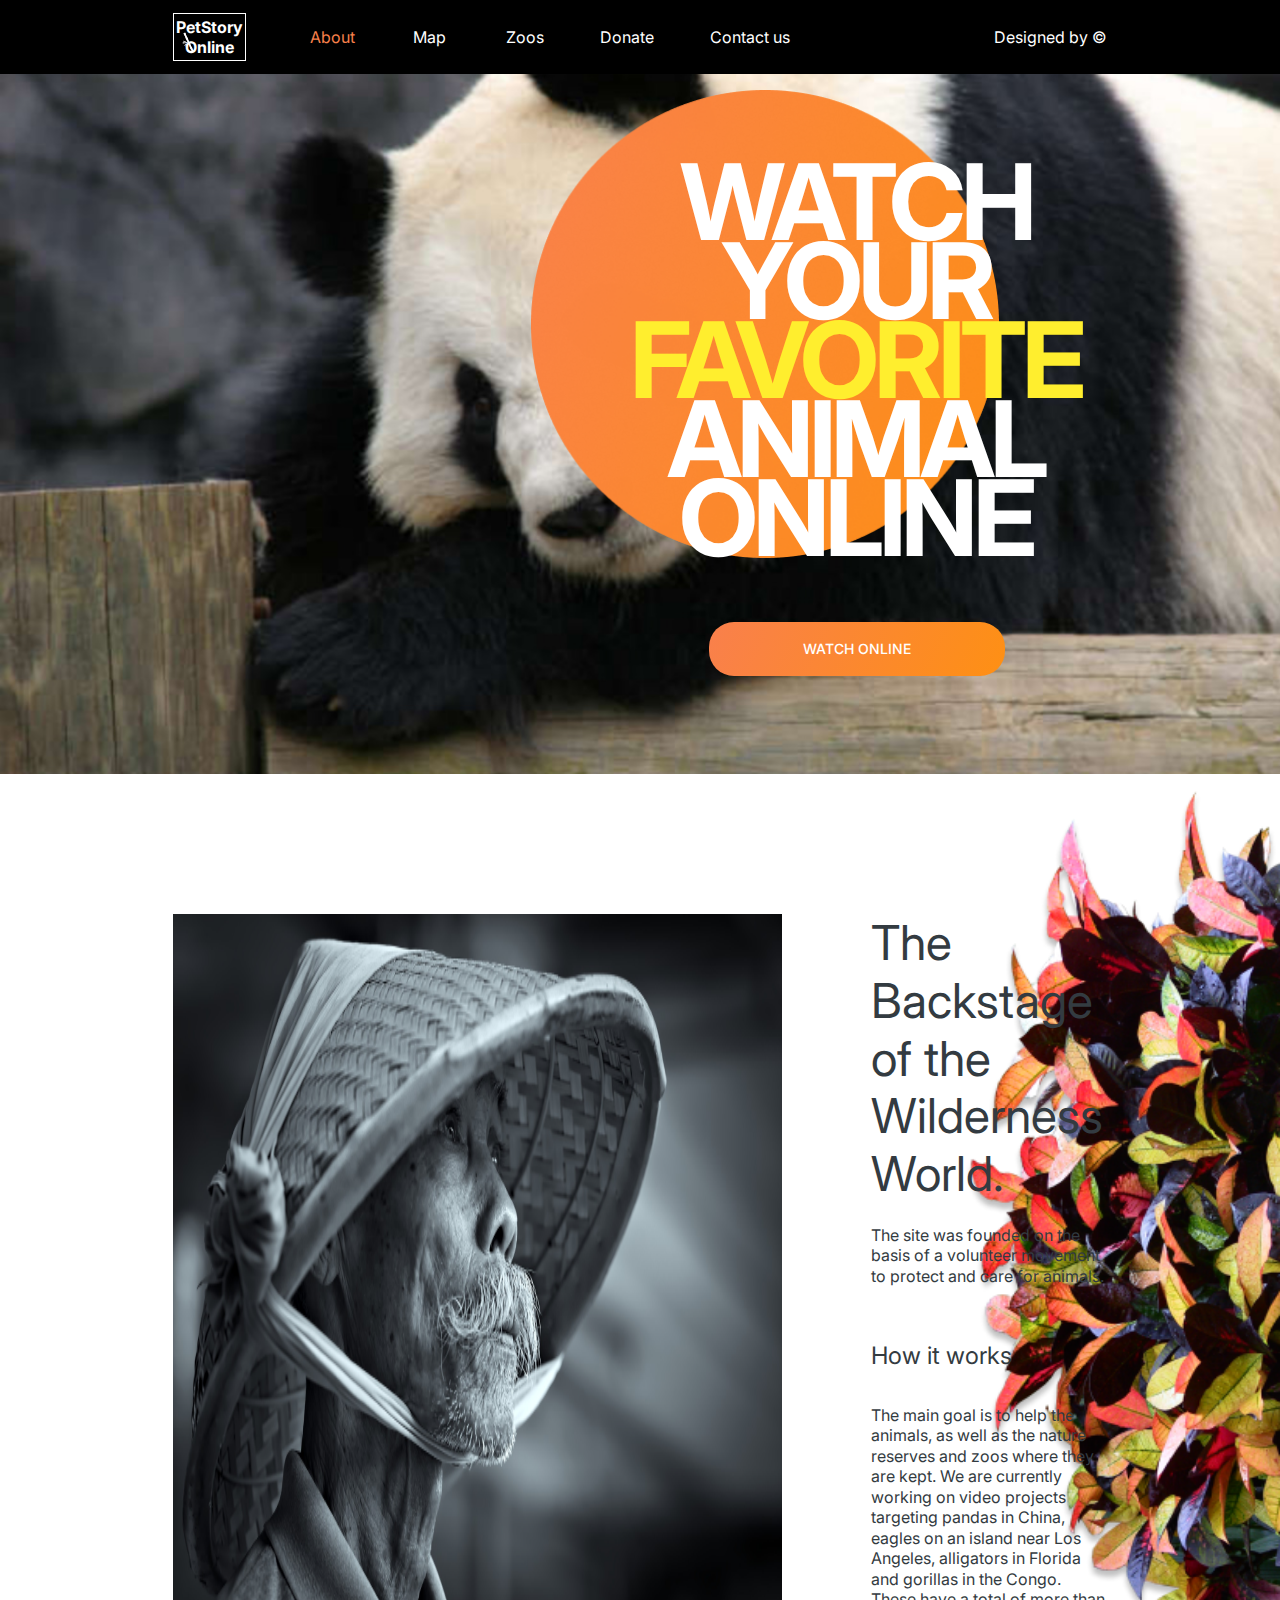
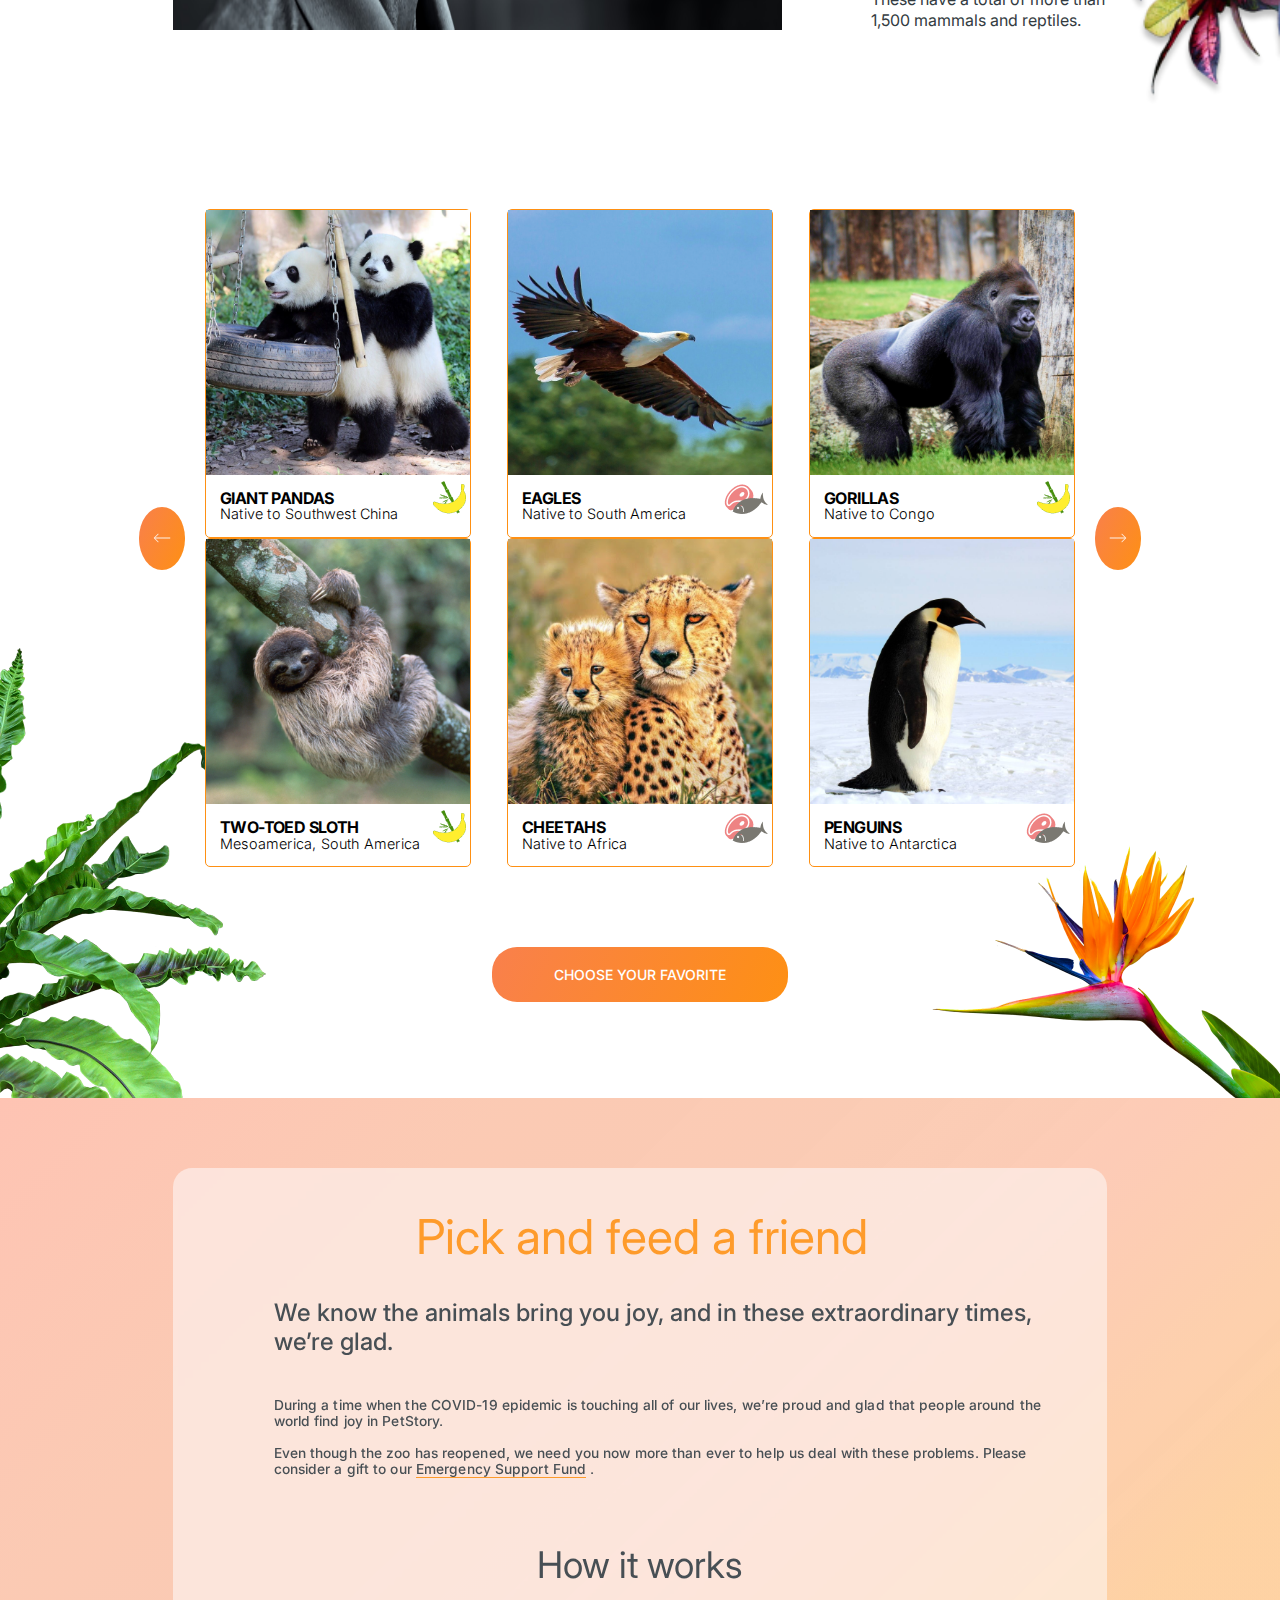
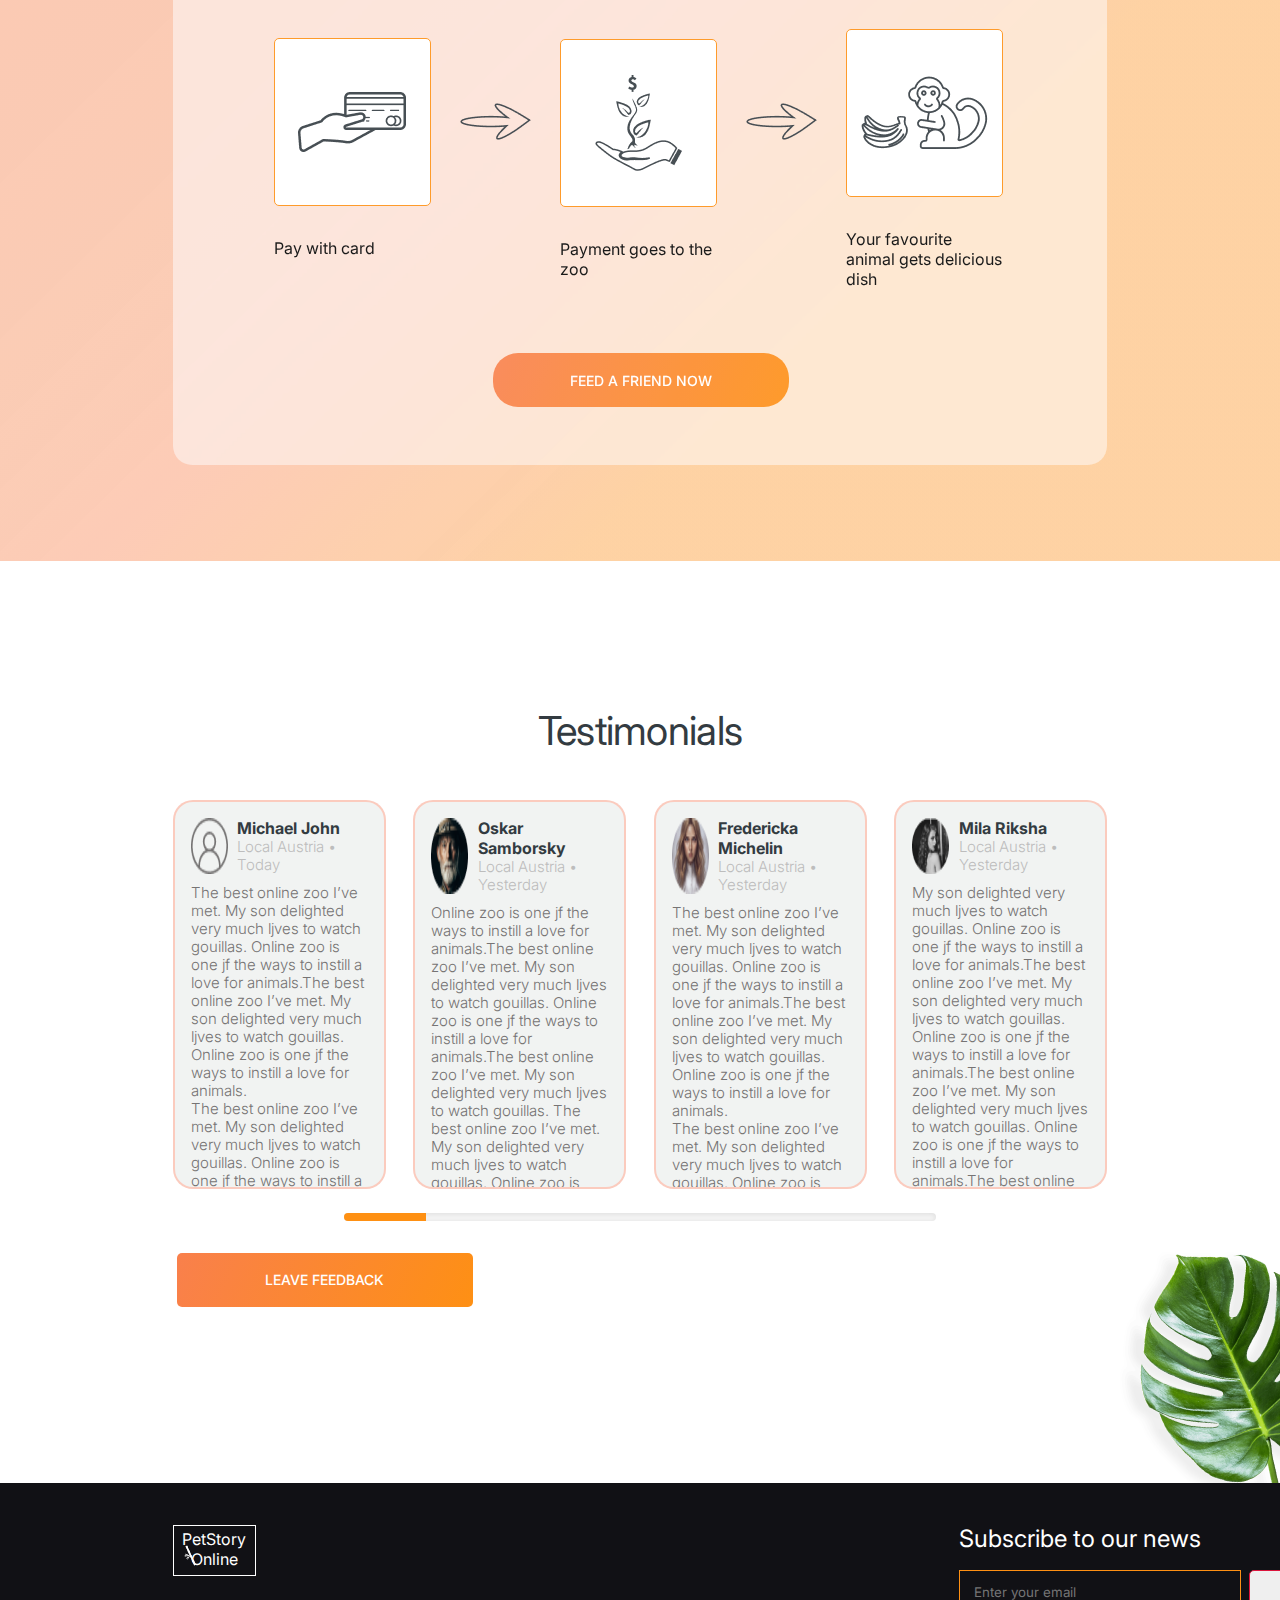
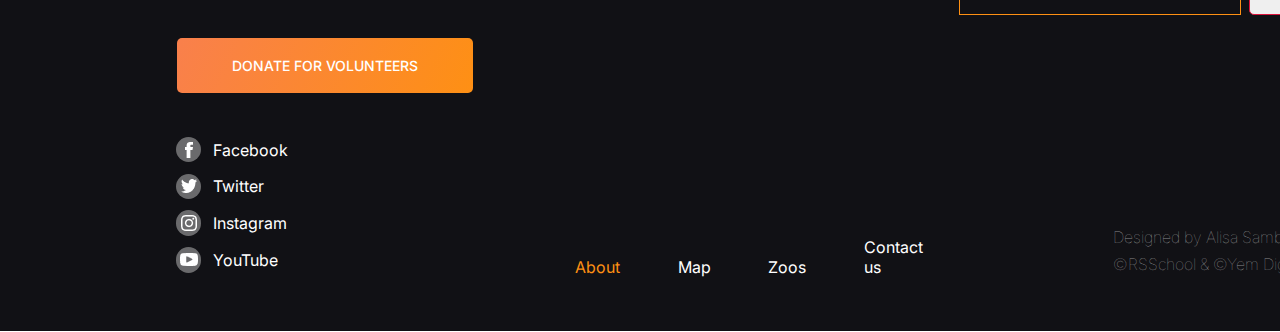
==== commit 9f2a8855: "fix:fix some responsive" ====
--- a/index.html
+++ b/index.html
@@ -363,7 +363,7 @@
       <div class="footer container">
         <div class="footer_social_medias">
           <a class="logo footer_logo" href="#"> 
-              <p class=" ">PetStory Online</p> 
+              <p class="footer_logo_p">PetStory Online</p> 
               <img class="logo_img" src="./assets/images/bamboo.svg" alt="" /> 
           </a>
           <button class="orange_btn">
--- a/main/style.css
+++ b/main/style.css
@@ -38,25 +38,28 @@
 
 .logo_img{
    position: absolute;
-   left: 7%;
+   left: 12%;
    top: 40%;
 }
 
 .logo {
    position: relative;
-   padding: 5px;
+   padding: 3px 2px;
    text-align: center;
    font-size: 8px !important; 
    border: 1.18841px solid #FFFFFF;
 }
 
-.footer_logo{ 
-   font-size: 1.2rem !important;
+.footer_logo{  
    width: 5.2rem;
    height: 3.2rem;
    color: #FFFFFF;
    text-decoration: none;
    text-align: center !important; 
+}
+
+.footer_logo_p{
+   font-size: 1rem !important;
 }
 
 nav{
--- a/responsive.css
+++ b/responsive.css
@@ -97,7 +97,8 @@
   }
 
   .third_section {
-    background-size: 21% 21%;
+    background-image: url(../assets/images/strelitzia\ 1.png), url(../assets/images/small_desktop_palm.png);
+    background-size: 24% 17%, 19%;
     margin-top: 4.8rem;
     padding-bottom: 9rem;
   }
@@ -130,7 +131,7 @@
 
   .pick_section {
     max-width: 94%;
-    padding: 1.8rem 2rem 3rem 3.1rem;
+    padding: 1.9rem 2rem 3rem 3.1rem;
   }
 
   .pick_section_title {
@@ -141,20 +142,20 @@
   .pick_section_subtitle {
     letter-spacing: -0.9px;
     margin-top: 1.4rem;
-    margin-bottom: 1.4rem;
+    margin-bottom: 1.2rem;
   }
 
   .pick_section_text {
-    margin-bottom: 0.8rem;
+    margin-bottom: 0.5rem;
     font-size: 0.86rem;
     line-height: 140%;
-    letter-spacing: 0.56px;
+    letter-spacing: -0.18px;
     padding-right: 3rem;
   }
 
-  .supprtText {
+  /* .supprtText {
     letter-spacing: 0.47px;
-  }
+  } */
   .howItWorkTitle {
     letter-spacing: -1.6px;
     margin-top: 2.5rem;
@@ -177,13 +178,16 @@
 
   .testimonals_card {
     width: 20rem;
+    padding: 0.6rem 1rem;
   }
 
   .fifth_section {
-    background-size: 22.5%;
+    background-position: top 116.2% left 100%;
+    background-size: 19.5%;
     padding: 6.3rem 0;
-    padding-bottom: 8.8rem;
-  }
+    padding-bottom: 8.6rem;
+}
+  
 
   .testimonals_title {
     font-size: 2.3rem;
@@ -346,10 +350,11 @@
   }
 
   .third_section {
-    background-size: 29% 13.5%, 21% 20.5%;
+    background-image: url(../assets/images/strelitzia\ 1.png), url(../assets/images/palm_foto.png);
+    background-size: 28% 13.5%, 22% 20.5%;
     margin-top: 3.45rem;
     padding-bottom: 6.2rem;
-  }
+}
 
   .card_content_title {
     font-weight: 500;
@@ -554,7 +559,7 @@
   }
  
   header {
-    width: 319px;
+    width: 100%;
   }
 
   .promo {
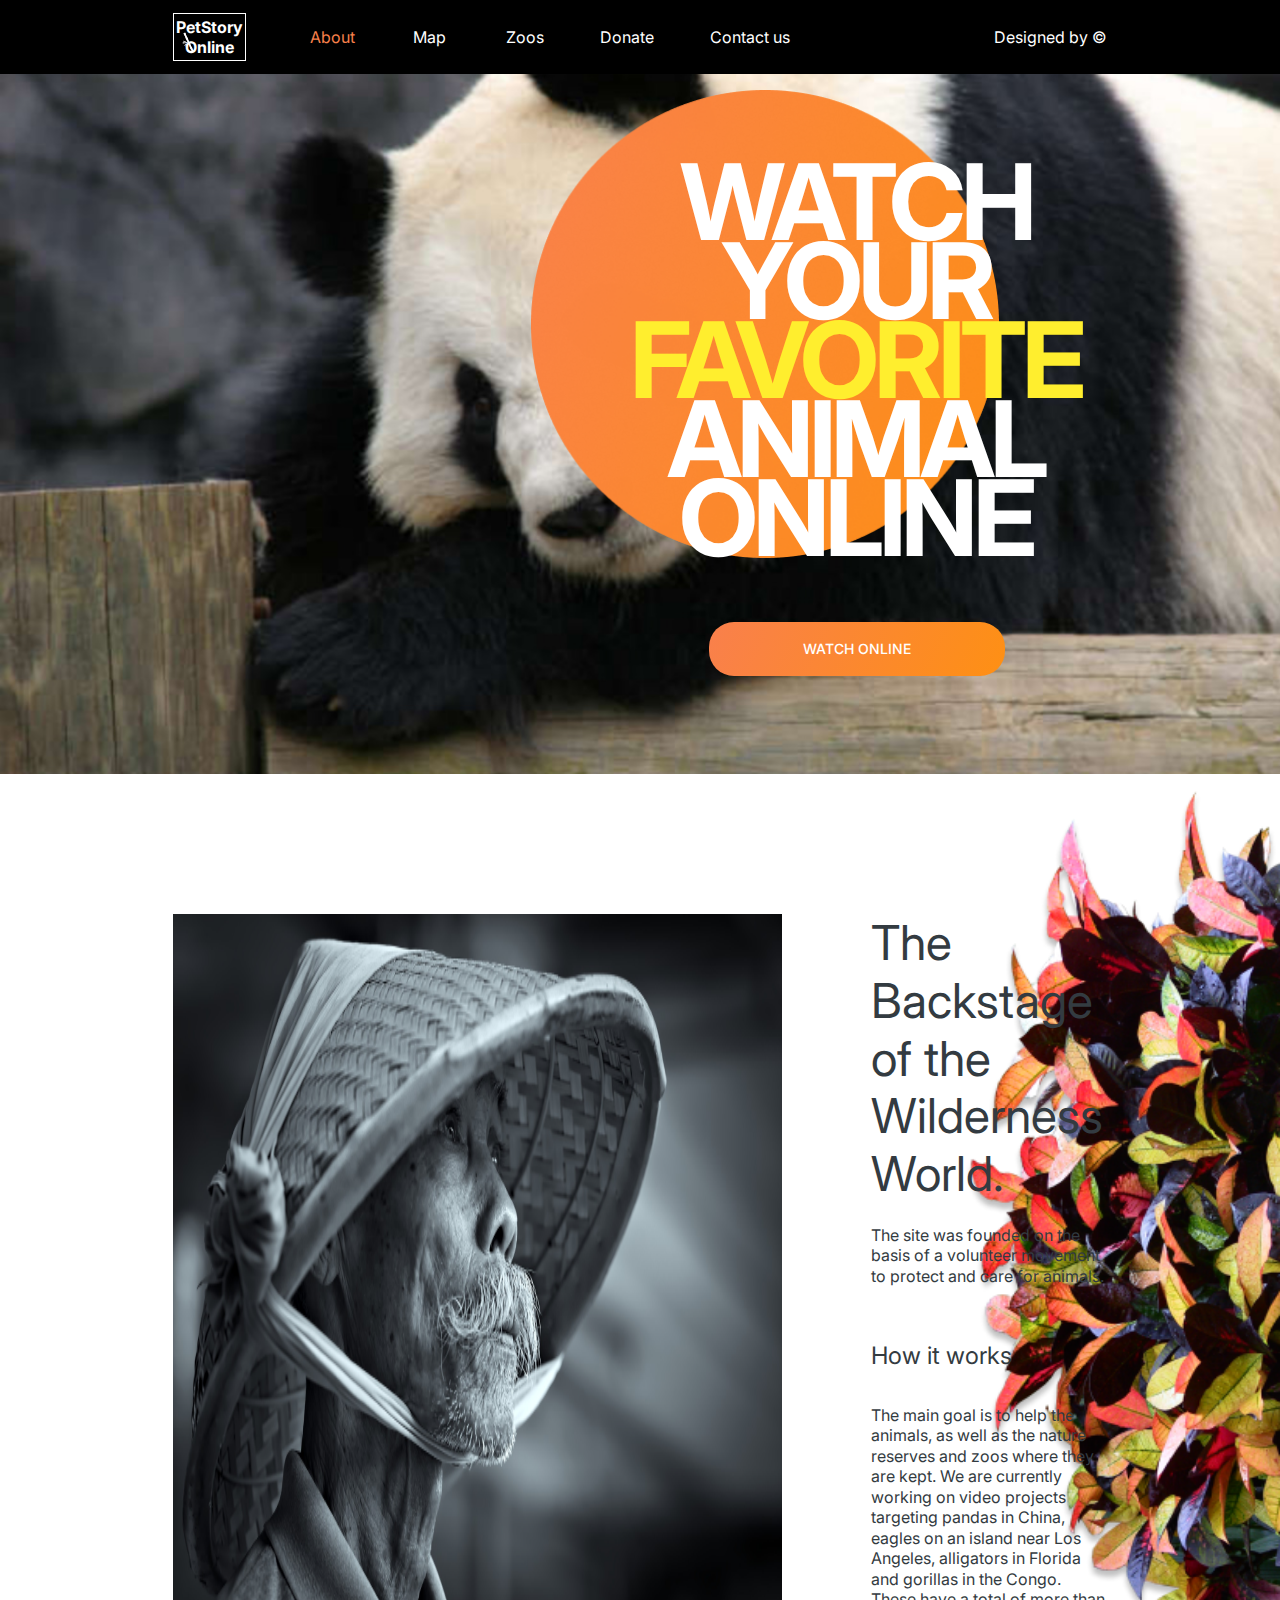
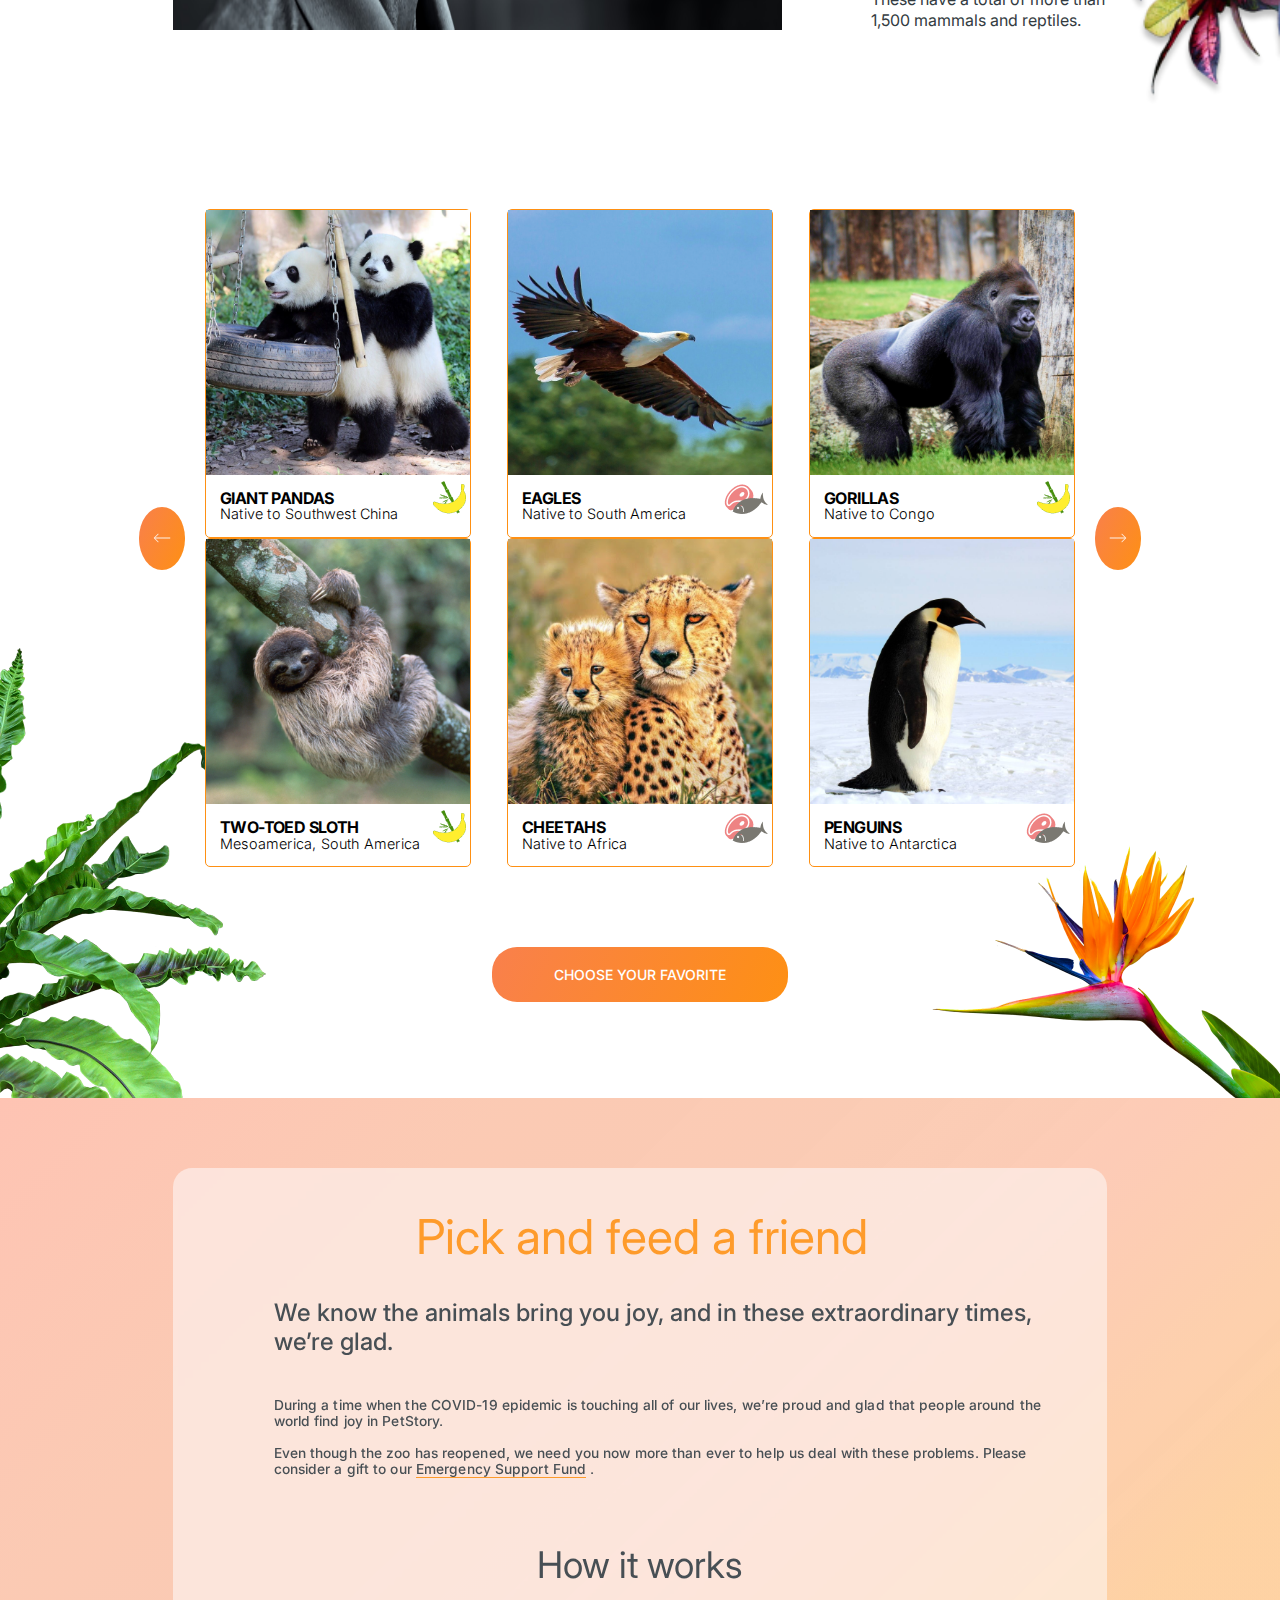
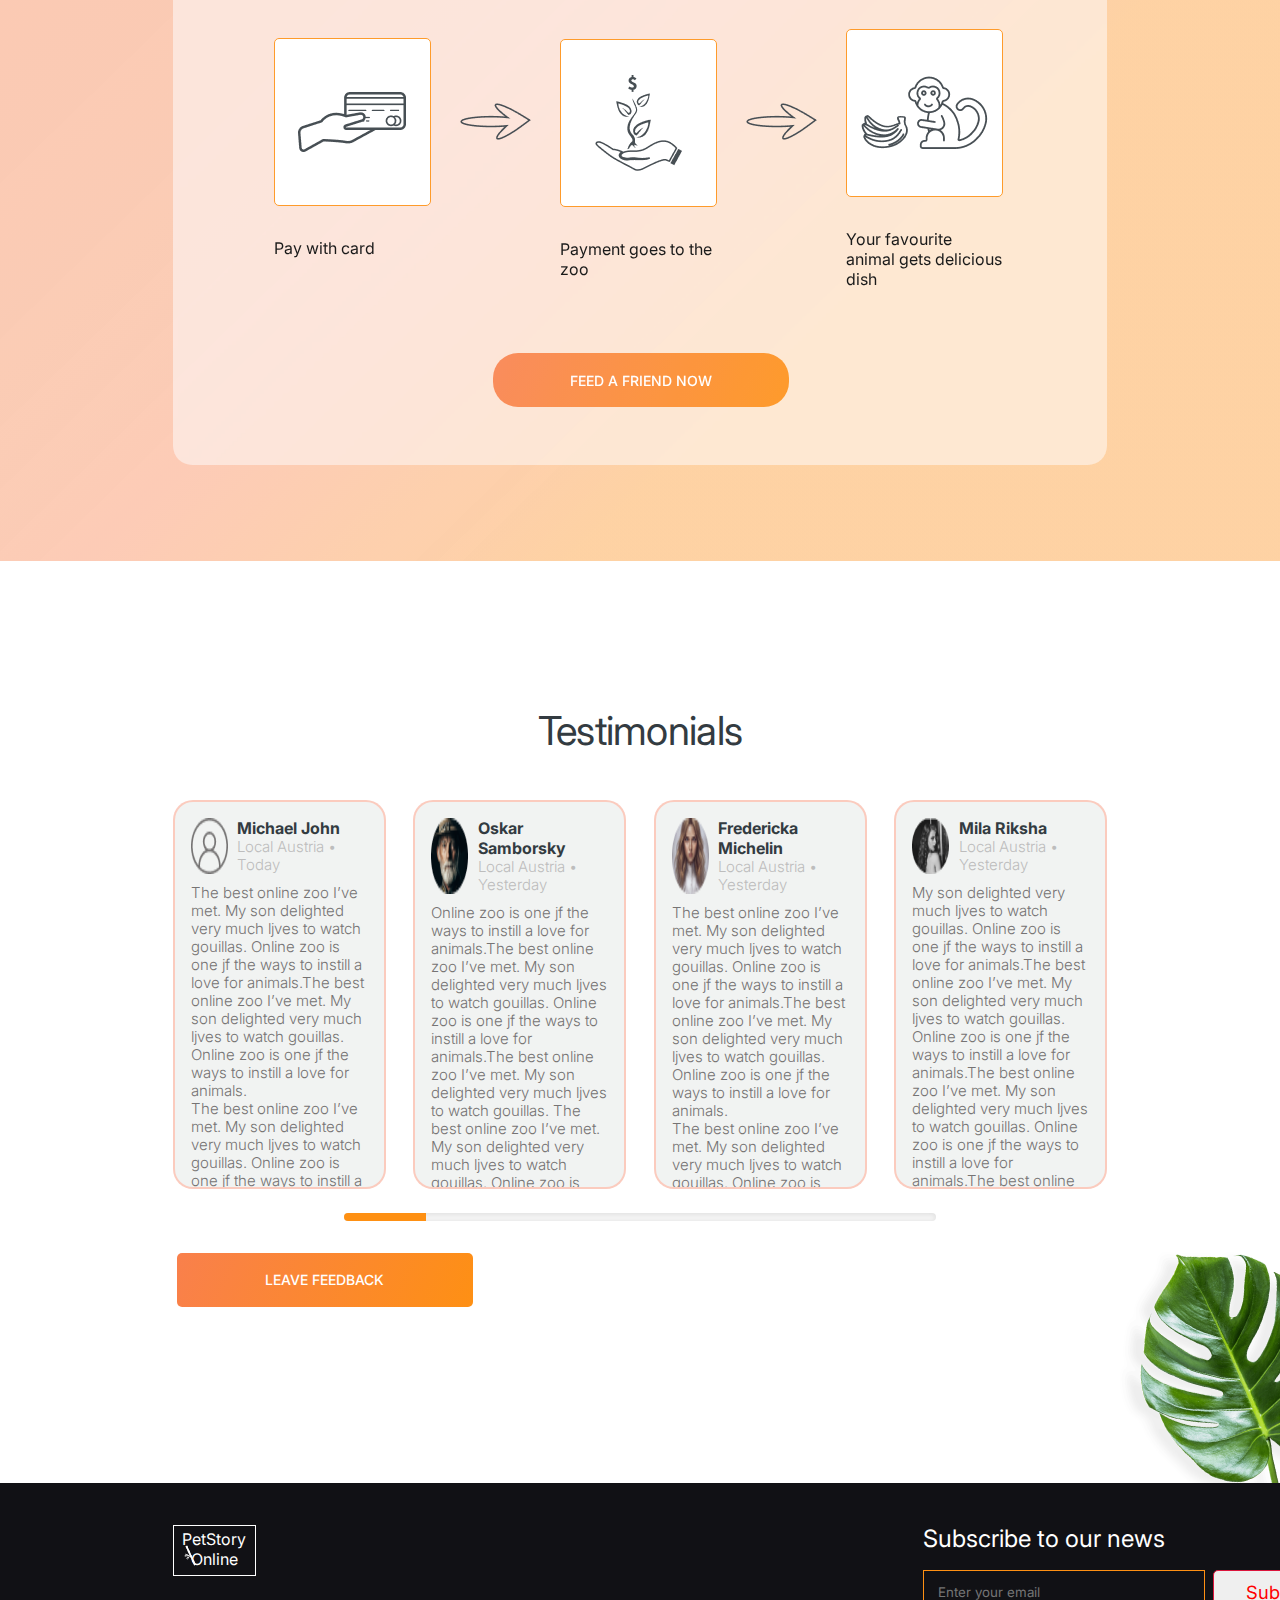
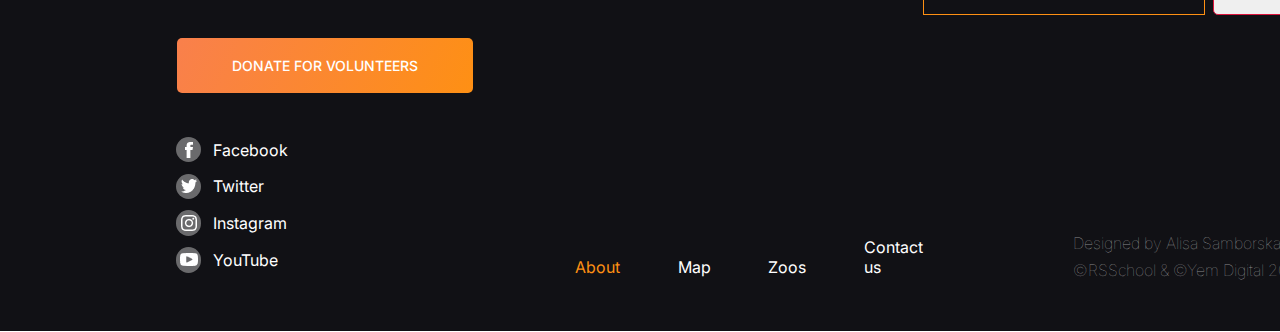
==== commit 090bab60: "fix:size fixed" ====
--- a/index.html
+++ b/index.html
@@ -44,6 +44,9 @@
           </div>
         </div>
       </div>
+      <div class="bar_menu">
+
+      </div>
     </header>
     <main>
       <section class="firstSection">
--- a/main/style.css
+++ b/main/style.css
@@ -571,12 +571,9 @@
 .footer_nav ul li:hover a{
    color:#E47209;
 }
-
-.footer_email_input{
-   margin-left: 2.25rem;
-}
-
-.email_div{
+ 
+
+.email_div{ 
    display: flex;
 }
 
@@ -629,5 +626,7 @@
    line-height: 170%;
    color: rgba(220, 220, 220, 0.615);
    align-content: flex-end;
-   transform: translateX(37%) translateY(385%);
+   position: relative;
+   top: 60%;
+   left: 36%; 
 }--- a/responsive.css
+++ b/responsive.css
@@ -8,7 +8,7 @@
   }
 
   .header {
-    padding: 0.9rem 0;
+    padding: 1rem 0;
     position: relative;
     overflow: hidden !important;
     z-index: 999;
@@ -26,13 +26,18 @@
     margin-left: 2px;
     letter-spacing: -0.5px;
   }
+  header {
+    position: fixed;
+    top: 0;
+    z-index: 999999;
+  }
 
   .header_link {
     letter-spacing: -0.6px;
   }
 
   .firstSection {
-    padding: 0 0 8.2rem 0;
+    padding: 5rem 0 8.2rem 0;
   }
 
   .promo_btn {
@@ -207,6 +212,7 @@
 
   .footer {
     position: relative;
+    padding-top: 2.8rem;
   }
 
   .footer_nav ul {
@@ -245,9 +251,11 @@
   }
 
   .footer_copyright {
+    width: 15rem;
     font-size: 15px;
     line-height: 180%;
-    transform: translateX(44%) translateY(400%);
+    top: 61%;
+    left: 42%;
   }
 
   .footer_logo {
@@ -264,15 +272,40 @@
     display: block;
   }
 
-  header {
-    position: fixed;
-    top: 0;
-    z-index: 999999;
-  }
-
   .header {
     padding: 0;
   }
+ 
+  nav{
+    width: 100%; 
+    height:300px;
+    /* top: 100%; */
+    padding: 1rem;
+    background: #fff; 
+    position: relative;
+    z-index: 99999999 !important;
+    gap: 0.5rem !important;
+  } 
+
+  nav ul {
+    flex-direction: column;
+    height: 100%;
+  }
+
+
+  /* .bar_menu{
+    width: 100%; 
+    top: 100%;
+    padding: 1rem;
+    background: #fff; 
+    position: absolute;
+    flex-direction: column;
+    gap: 0.5rem !important;
+  }  */
+
+  header a {
+    color: #363636; 
+ }
 
   .firstSection {
     margin-top: 2.1rem;
@@ -481,7 +514,7 @@
     display: flex;
     flex-direction: column;
     padding-top: 0.8rem;
-    padding-bottom: 3rem;
+    padding-bottom: 0rem;
   }
 
   .footer .logo {
@@ -496,7 +529,7 @@
   }
 
   .footer_nav ul {
-    top: 83.5%;
+    top: 91%;
     left: 25.5%;
     gap: 2.2rem;
   }
@@ -526,8 +559,9 @@
 
   .footer_copyright {
     font-size: 15px;
-    line-height: 180%;
-    transform: translateX(0%) translateY(37%);
+    line-height: 199%;
+    padding-top: 1.2rem;
+    left: 4%;
   }
 
   .footer_logo .logo_img {
@@ -539,7 +573,7 @@
   .first_green_arrow,
   .second_green_arrow {
     position: absolute;
-    top: 44.3%;
+    top: 44.1%;
   }
 
   .first_green_arrow {
@@ -577,6 +611,10 @@
     padding-top: 1.1rem;
   }
 
+  .orange_btn{
+    margin-right: 0;
+  }
+
   .testimonial_btn {
     width: 15rem;
     margin-top: 1.8rem !important;
@@ -585,7 +623,9 @@
 
   .promo_btn {
     margin-top: 4.2rem; 
-  }
+    margin-right: 0rem !important;
+    
+  } 
 
   .firstSection {
     background-size: 100% 80%;
@@ -708,7 +748,7 @@
   left: 68.7% !important;
 }
 .second_green_arrow {
-  transform: rotate(84deg) !important;
+  transform: rotate(85deg) !important;
   top: 60.9%;
   left: 68.6% !important;
 }
@@ -793,7 +833,7 @@
   align-items:center;
   justify-content: center;
   gap: 1.7rem;
-  margin-top: 1.25rem;
+      margin-top: 1.3rem;
 }
 
 .social_media:nth-child(2) {
@@ -821,9 +861,17 @@
 }
 
 .footer_copyright {
+  width: 14rem;
   font-size: 14px;
   line-height: 225%;
-  transform: translateX(0%) translateY(-35%);
+  padding-top: 0rem;
+  left: 4%;
+  bottom: 1.3rem;
+}
+
+.footer_logo_p {
+  margin-top: 1px;
+  letter-spacing: 0.6px;
 }
 
 footer {
@@ -834,9 +882,13 @@
 .footer_nav ul {
   justify-content: space-around;
   width:103%;
-  top: 86.5%;
+  top: 100.5%;
   left: 50.4%;
   gap: 0rem;
 }
 
+.user_place {
+  font-size: 13.5px;
+}
+
 }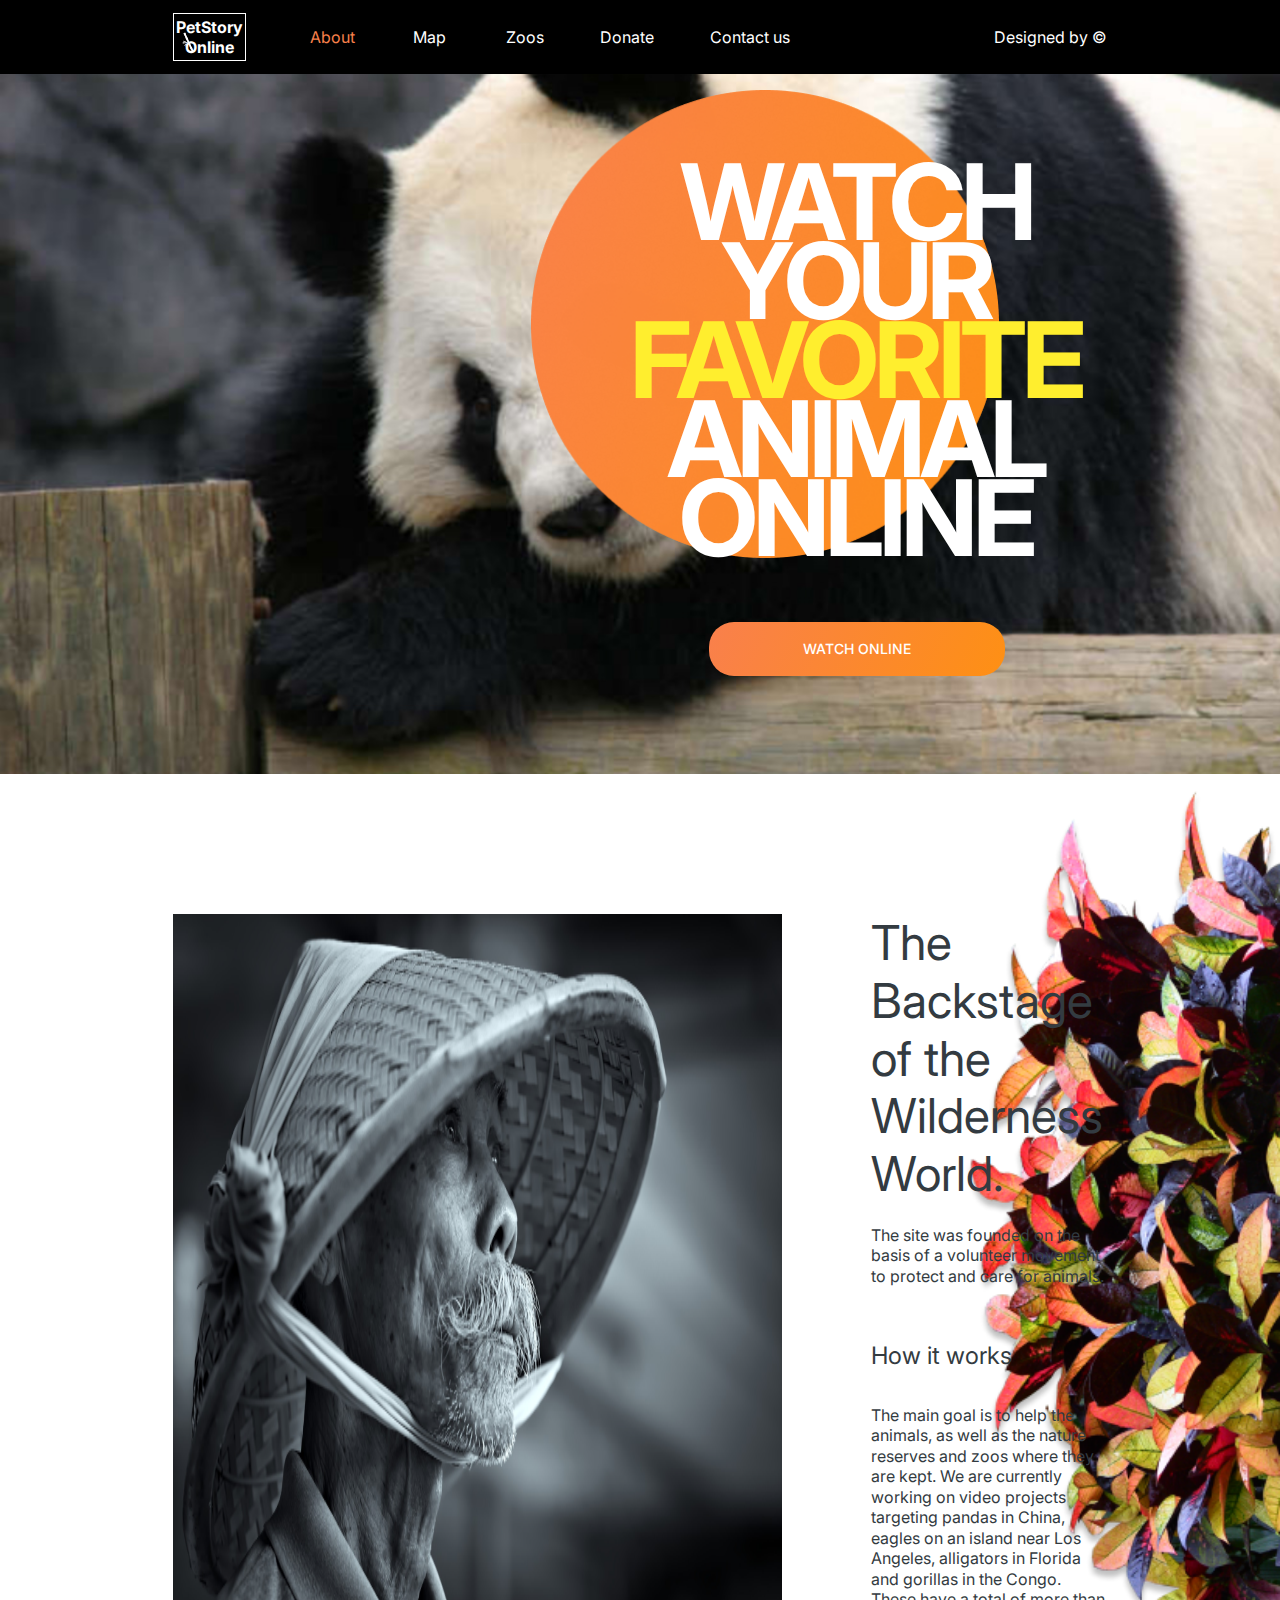
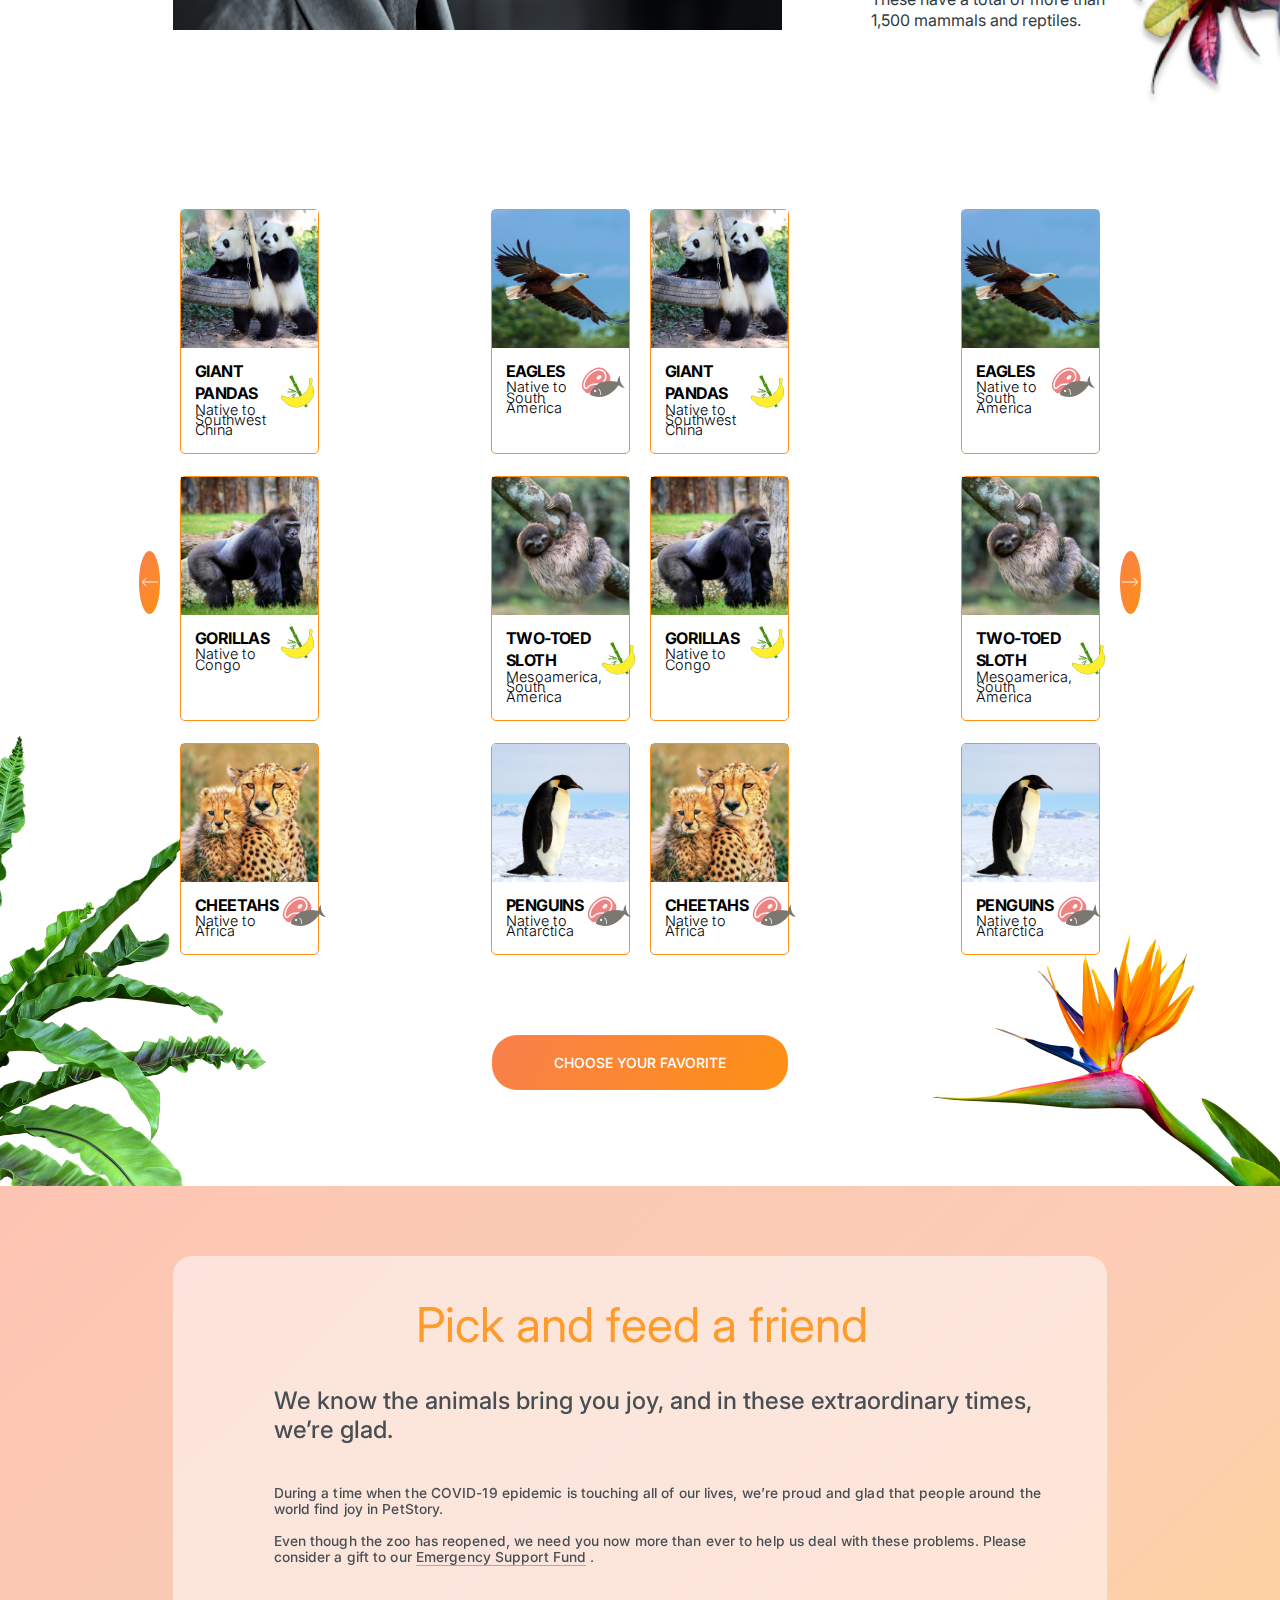
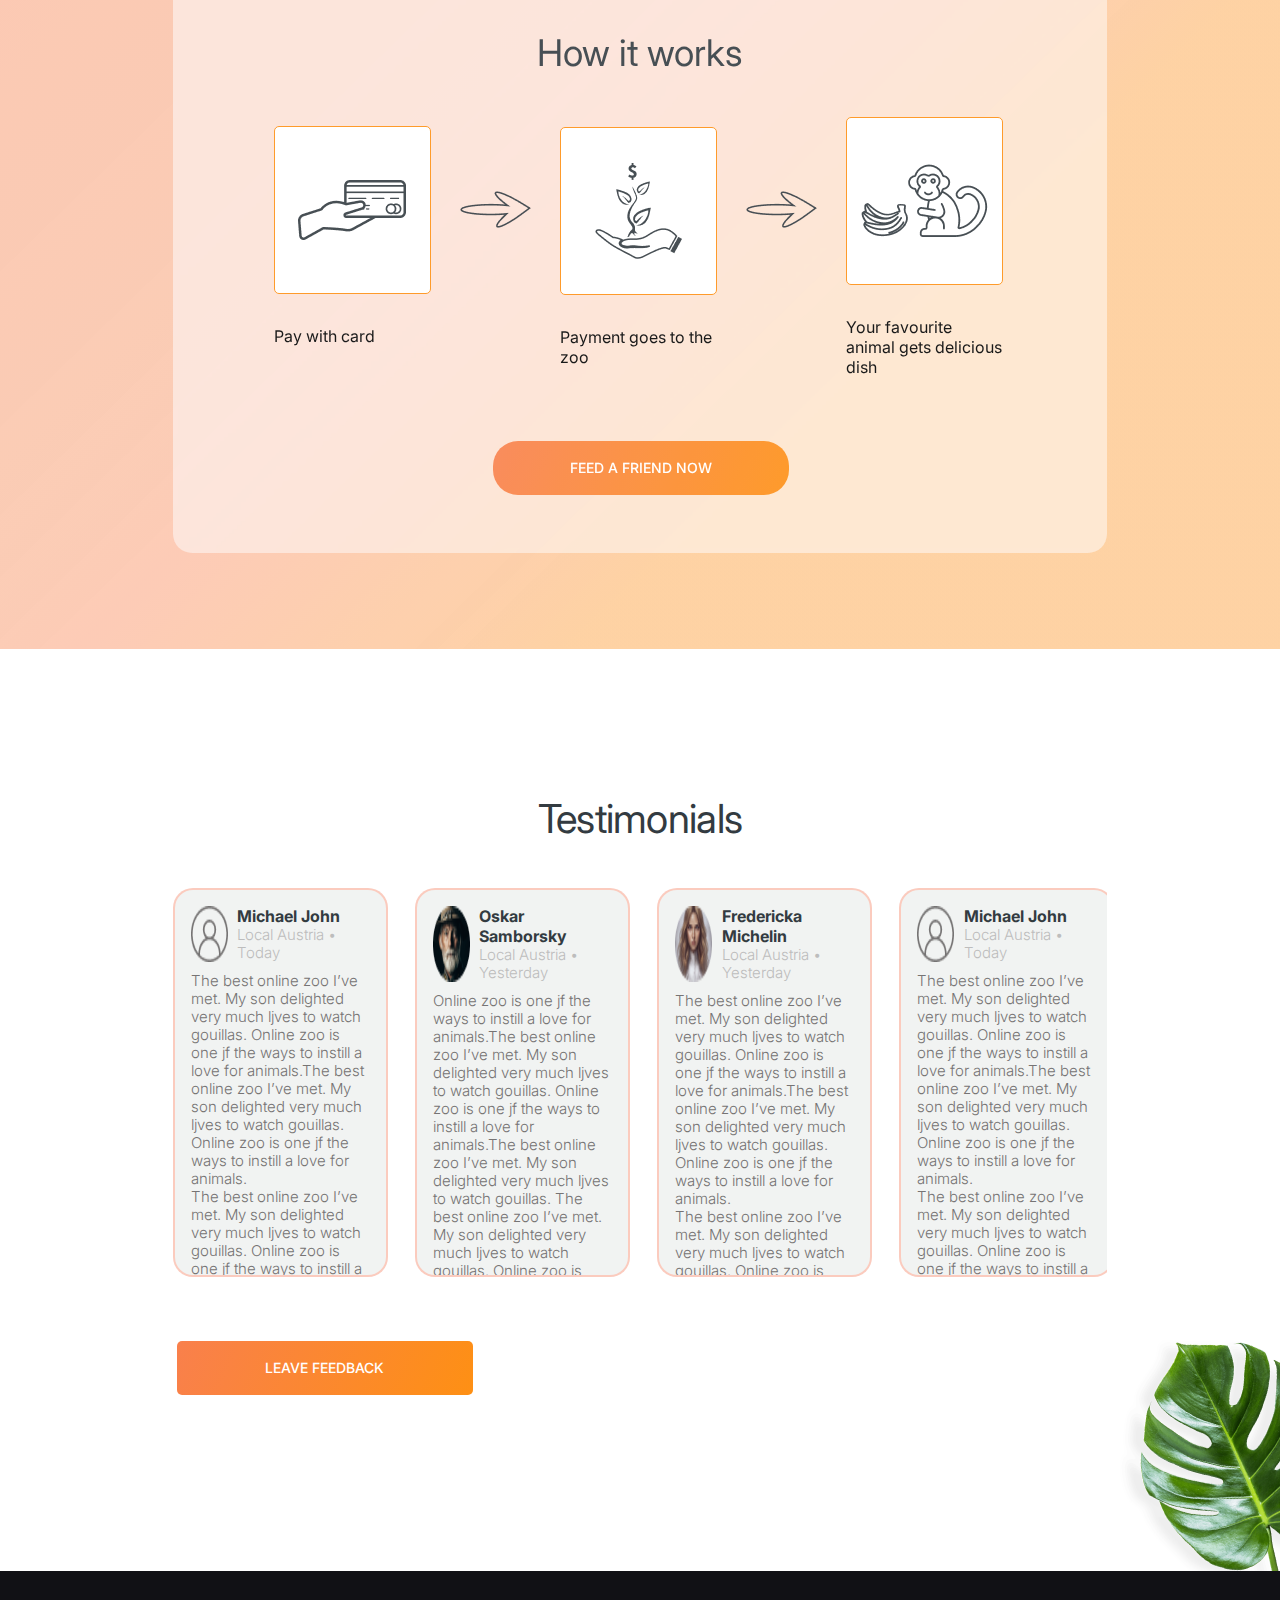
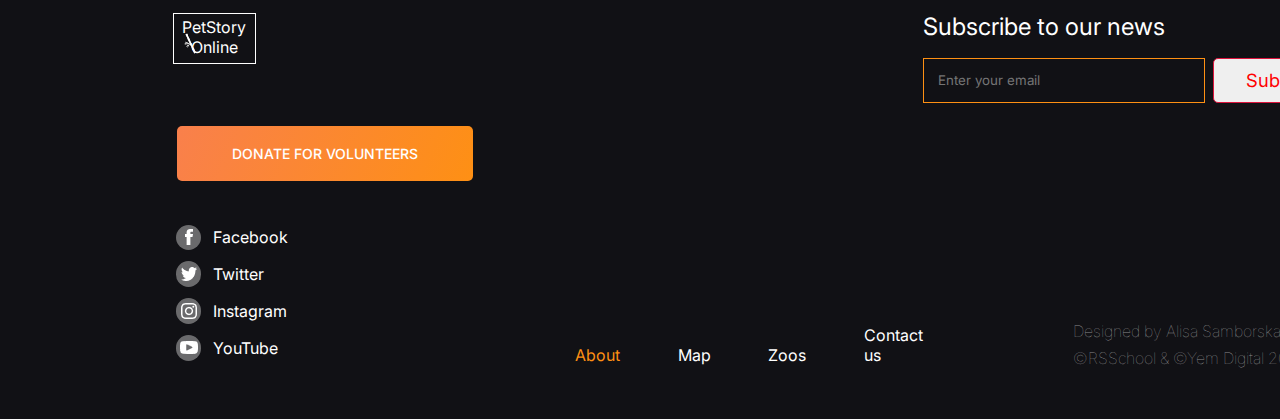
==== commit a36ee47f: "init:add functionality" ====
--- a/index.html
+++ b/index.html
@@ -7,47 +7,47 @@
     <link rel="stylesheet" href="./main/style.css" />
     <link rel="stylesheet" href="./responsive.css" />
     <link
-      rel="stylesheet"
-      href="https://cdnjs.cloudflare.com/ajax/libs/font-awesome/6.2.1/css/all.min.css"
-      integrity="sha512-MV7K8+y+gLIBoVD59lQIYicR65iaqukzvf/nwasF0nqhPay5w/9lJmVM2hMDcnK1OnMGCdVK+iQrJ7lzPJQd1w=="
-      crossorigin="anonymous"
-      referrerpolicy="no-referrer"
-    />
+    rel="stylesheet"
+    href="https://cdnjs.cloudflare.com/ajax/libs/font-awesome/6.2.0/css/all.min.css"
+  />
     <title>Online Zoo</title>
   </head>
 
   <body>
-    <header>
-      <div class="header container">
-        <div class="header-top">
-          <a class="logo" href="../index.html">
-            <h1 class="tablet_hidden">PetStory Online</h1>
-            <p class="dektop_hidden tablet_block logo_p">PetStory Online</p>
-            <img class="logo_img" src="./assets/images/bamboo.svg" alt="" />
-          </a>
-          <nav class="tablet_hidden">
-            <ul>
-              <li><a href="#" class="active">About</a></li>
-              <li><a href="">Map</a></li>
-              <li><a href="">Zoos</a></li>
-              <li><a href="./donate/index.html">Donate</a></li>
-              <li><a href="">Contact us</a></li>
-            </ul>
-            <a
-              class="header_link"
-              href="https://www.figma.com/file/ypzT9idgAILaSRVRmDAJxn/online-zoo-3-weeks"
-              >Designed by ©</a
-            >
-          </nav>
-          <div class="dektop_hidden tablet_block burger_menu"> 
-            <i class="fa-solid fa-bars"></i>
+    <div class="main_div"  onclick="closePopUps()">
+    </div>
+      <header >
+        <div class="header container">
+          <div class="header-top">
+            <a class="logo header_logo" href="../index.html">
+              <h1 class="tablet_hidden">PetStory Online</h1>
+              <p class="dektop_hidden tablet_block logo_p">PetStory Online</p>
+              <img class="logo_img" src="./assets/images/bamboo.svg" alt="" />
+            </a>
+            <nav class="tablet_hidden">
+              <ul>
+                <li><a href="#" class="active">About</a></li>
+                <li><a href="">Map</a></li>
+                <li><a href="">Zoos</a></li>
+                <li><a href="./donate/index.html">Donate</a></li>
+                <li><a href="">Contact us</a></li>
+              </ul>
+              <a
+                class="header_link"
+                href="https://www.figma.com/file/ypzT9idgAILaSRVRmDAJxn/online-zoo-3-weeks"
+                >Designed by ©</a
+              >
+            </nav>
+            <div class="dektop_hidden tablet_block burger_menu"> 
+              <i onclick="open_close_bar()" class="fa-solid fa-bars"></i>
+            </div>
           </div>
         </div>
-      </div>
-      <div class="bar_menu">
-
-      </div>
-    </header>
+        <div class="dektop_hidden close_burger_menu">
+          <i onclick="open_close_bar()" class="fa-solid fa-xmark"></i>
+        </div>
+      </header>
+    
     <main>
       <section class="firstSection">
         <div class="container">
@@ -87,12 +87,11 @@
         </div>
       </section>
       <section class="third_section">
-        <div class="cards_section">
-          <button class="arrow left_arrow mobile_hidden">
+        <div class="cards_section fade">
+          <button onclick="plusSlides(-1)" class="arrow left_arrow mobile_hidden">
             <img src="./assets/images/left_arrow.svg" alt="left_arrow" />
-          </button>
-          <div>
-            <div class="cards">
+          </button> 
+            <div class="cards fade">
               <div class="card">
                 <img
                   class="card_img"
@@ -146,9 +145,7 @@
                   />
                 </div>
               </div>
-            </div>
-            <div class="cards secondRowCards">
-              <div class="card">
+              <div class="card ">
                 <img
                   class="card_img"
                   src="./assets/images/Rectangle 5 (5).png"
@@ -202,8 +199,115 @@
                 </div>
               </div>
             </div>
-          </div>
-          <button class="arrow right_arrow mobile_hidden">
+            <div class="cards fade">
+              <div class="card">
+                <img
+                  class="card_img"
+                  src="./assets/images/Rectangle 5 (2).png"
+                  alt="pandas"
+                />
+                <div class="card_content">
+                  <div class="card_content_text">
+                    <p class="card_content_title">giant Pandas</p>
+                    <p class="card_content_subtitle">
+                      Native to Southwest China
+                    </p>
+                  </div>
+                  <img
+                    src="./assets/images/banana-bamboo_icon.png"
+                    alt="banana-bamboo_icon"
+                  />
+                </div>
+              </div>
+              <div class="card">
+                <img
+                  class="card_img"
+                  src="./assets/images/Rectangle 5 (1).png"
+                  alt="pandas"
+                />
+                <div class="card_content">
+                  <div class="card_content_text">
+                    <p class="card_content_title">Eagles</p>
+                    <p class="card_content_subtitle">Native to South America</p>
+                  </div>
+                  <img
+                    src="./assets/images/meet-fish_icon.png"
+                    alt="banana-bamboo_icon"
+                  />
+                </div>
+              </div>
+              <div class="card tablet_hidden">
+                <img
+                  class="card_img"
+                  src="./assets/images/Rectangle 5.png"
+                  alt="pandas"
+                />
+                <div class="card_content">
+                  <div class="card_content_text">
+                    <p class="card_content_title">Gorillas</p>
+                    <p class="card_content_subtitle">Native to Congo</p>
+                  </div>
+                  <img
+                    src="./assets/images/banana-bamboo_icon.png"
+                    alt="banana-bamboo_icon"
+                  />
+                </div>
+              </div>
+              <div class="card">
+                <img
+                  class="card_img"
+                  src="./assets/images/Rectangle 5 (5).png"
+                  alt="pandas"
+                />
+                <div class="card_content">
+                  <div class="card_content_text">
+                    <p class="card_content_title">Two-toed Sloth</p>
+                    <p class="card_content_subtitle">
+                      Mesoamerica, South America
+                    </p>
+                  </div>
+                  <img
+                    src="./assets/images/banana-bamboo_icon.png"
+                    alt="banana-bamboo_icon"
+                  />
+                </div>
+              </div>
+              <div class="card">
+                <img
+                  class="card_img"
+                  src="./assets/images/Rectangle 5 (4).png"
+                  alt="pandas"
+                />
+                <div class="card_content">
+                  <div class="card_content_text">
+                    <p class="card_content_title">cheetahs</p>
+                    <p class="card_content_subtitle">Native to Africa</p>
+                  </div>
+                  <img
+                    src="./assets/images/meet-fish_icon.png"
+                    alt="banana-bamboo_icon"
+                  />
+                </div>
+              </div>
+              <div class="card tablet_hidden">
+                <img
+                  class="card_img"
+                  src="./assets/images/Rectangle 5 (3).png"
+                  alt="pandas"
+                />
+                <div class="card_content">
+                  <div class="card_content_text">
+                    <p class="card_content_title">Penguins</p>
+                    <p class="card_content_subtitle">Native to Antarctica</p>
+                  </div>
+                  <img
+                    src="./assets/images/meet-fish_icon.png"
+                    alt="banana-bamboo_icon"
+                  />
+                </div>
+              </div>
+            </div>
+          <button onclick="plusSlides(1)" class="arrow right_arrow mobile_hidden">
             <img src="./assets/images/right_arrow.svg" alt="left_arrow" />
           </button>
         </div>
@@ -335,6 +439,151 @@
                 to
               </p>
             </div>
+            <div class="testimonals_card tablet_hidden">
+              <div class="testimonals_card_header">
+                <img src="./assets/images/user_icon.png" alt="user_icon" />
+                <div>
+                  <b class="user_name">Michael John</b>
+                  <p class="user_place">Local Austria • Today</p>
+                </div>
+              </div>
+              <p class="testimonial_text">
+                The best online zoo I’ve met. My son delighted very much ljves
+                to watch gouillas. Online zoo is one jf the ways to instill a
+                love for animals.The best online zoo I’ve met. My son delighted
+                very much ljves to watch gouillas. Online zoo is one jf the ways
+                to instill a love for animals. <br />
+                The best online zoo I’ve met. My son delighted very much ljves
+                to watch gouillas. Online zoo is one jf the ways to instill a
+                love for animals.The best online zoo I’ve met. My son delighted
+                very much ljves to watch gouillas. Online zoo is one jf the ways
+                to instill a love for
+              </p>
+            </div>
+            <div class="testimonals_card tablet_hidden">
+              <div class="testimonals_card_header">
+                <img src="./assets/images/Ellipse 2.png" alt="user_icon" />
+                <div>
+                  <b class="user_name">Oskar Samborsky</b>
+                  <p class="user_place">Local Austria • Yesterday</p>
+                </div>
+              </div>
+              <p class="testimonial_text">
+                Online zoo is one jf the ways to instill a love for animals.The
+                best online zoo I’ve met. My son delighted very much ljves to
+                watch gouillas. Online zoo is one jf the ways to instill a love
+                for animals.The best online zoo I’ve met. My son delighted very
+                much ljves to watch gouillas. The best online zoo I’ve met. My
+                son delighted very much ljves to watch gouillas. Online zoo is
+                one jf the ways to instill a love for animals.The best online
+                zoo I’ve met. My son delighted very much ljves to watch
+                gouillas. Online zoo is one jf the ways to instill a love for
+              </p>
+            </div>
+            <div class="testimonals_card tablet_hidden">
+              <div class="testimonals_card_header">
+                <img src="./assets/images/Ellipse 2 (1).png" alt="user_icon" />
+                <div>
+                  <b class="user_name">Fredericka Michelin</b>
+                  <p class="user_place">Local Austria • Yesterday</p>
+                </div>
+              </div>
+              <p class="testimonial_text">
+                The best online zoo I’ve met. My son delighted very much ljves
+                to watch gouillas. Online zoo is one jf the ways to instill a
+                love for animals.The best online zoo I’ve met. My son delighted
+                very much ljves to watch gouillas. Online zoo is one jf the ways
+                to instill a love for animals. <br />
+                The best online zoo I’ve met. My son delighted very much ljves
+                to watch gouillas. Online zoo is one jf the ways to instill a
+                love for animals.The best online zoo I’ve met. <br />
+                The best online zoo I’ve met. My son delighted very much ljves
+                to
+              </p>
+            </div>
+            <div class="testimonals_card tablet_hidden">
+              <div class="testimonals_card_header">
+                <img src="./assets/images/user_icon.png" alt="user_icon" />
+                <div>
+                  <b class="user_name">Michael John</b>
+                  <p class="user_place">Local Austria • Today</p>
+                </div>
+              </div>
+              <p class="testimonial_text">
+                The best online zoo I’ve met. My son delighted very much ljves
+                to watch gouillas. Online zoo is one jf the ways to instill a
+                love for animals.The best online zoo I’ve met. My son delighted
+                very much ljves to watch gouillas. Online zoo is one jf the ways
+                to instill a love for animals. <br />
+                The best online zoo I’ve met. My son delighted very much ljves
+                to watch gouillas. Online zoo is one jf the ways to instill a
+                love for animals.The best online zoo I’ve met. My son delighted
+                very much ljves to watch gouillas. Online zoo is one jf the ways
+                to instill a love for
+              </p>
+            </div>
+            <div class="testimonals_card tablet_hidden">
+              <div class="testimonals_card_header">
+                <img src="./assets/images/Ellipse 2.png" alt="user_icon" />
+                <div>
+                  <b class="user_name">Oskar Samborsky</b>
+                  <p class="user_place">Local Austria • Yesterday</p>
+                </div>
+              </div>
+              <p class="testimonial_text">
+                Online zoo is one jf the ways to instill a love for animals.The
+                best online zoo I’ve met. My son delighted very much ljves to
+                watch gouillas. Online zoo is one jf the ways to instill a love
+                for animals.The best online zoo I’ve met. My son delighted very
+                much ljves to watch gouillas. The best online zoo I’ve met. My
+                son delighted very much ljves to watch gouillas. Online zoo is
+                one jf the ways to instill a love for animals.The best online
+                zoo I’ve met. My son delighted very much ljves to watch
+                gouillas. Online zoo is one jf the ways to instill a love for
+              </p>
+            </div>
+            <div class="testimonals_card tablet_hidden">
+              <div class="testimonals_card_header">
+                <img src="./assets/images/Ellipse 2 (1).png" alt="user_icon" />
+                <div>
+                  <b class="user_name">Fredericka Michelin</b>
+                  <p class="user_place">Local Austria • Yesterday</p>
+                </div>
+              </div>
+              <p class="testimonial_text">
+                The best online zoo I’ve met. My son delighted very much ljves
+                to watch gouillas. Online zoo is one jf the ways to instill a
+                love for animals.The best online zoo I’ve met. My son delighted
+                very much ljves to watch gouillas. Online zoo is one jf the ways
+                to instill a love for animals. <br />
+                The best online zoo I’ve met. My son delighted very much ljves
+                to watch gouillas. Online zoo is one jf the ways to instill a
+                love for animals.The best online zoo I’ve met. <br />
+                The best online zoo I’ve met. My son delighted very much ljves
+                to
+              </p>
+            </div>
+            <div class="testimonals_card tablet_hidden">
+              <div class="testimonals_card_header">
+                <img src="./assets/images/Ellipse 2 (1).png" alt="user_icon" />
+                <div>
+                  <b class="user_name">Fredericka Michelin</b>
+                  <p class="user_place">Local Austria • Yesterday</p>
+                </div>
+              </div>
+              <p class="testimonial_text">
+                The best online zoo I’ve met. My son delighted very much ljves
+                to watch gouillas. Online zoo is one jf the ways to instill a
+                love for animals.The best online zoo I’ve met. My son delighted
+                very much ljves to watch gouillas. Online zoo is one jf the ways
+                to instill a love for animals. <br />
+                The best online zoo I’ve met. My son delighted very much ljves
+                to watch gouillas. Online zoo is one jf the ways to instill a
+                love for animals.The best online zoo I’ve met. <br />
+                The best online zoo I’ve met. My son delighted very much ljves
+                to
+              </p>
+            </div>
             <div class="testimonals_card hidden">
               <div class="testimonals_card_header">
                 <img src="./assets/images/Ellipse 2 (2).png" alt="user_icon" />
@@ -357,7 +606,7 @@
               </p>
             </div>
           </div>
-          <div class="range_input_div tablet_hidden"><input type="range" value="4" /></div>
+          <!-- <div class="range_input_div tablet_hidden"><input type="range" value="4" /></div> -->
           <button class="orange_btn testimonial_btn">Leave feedback</button>
         </div>
       </section>
@@ -425,4 +674,5 @@
       </div>
     </footer>
   </body>
+  <script src="./donate/main.js"></script>
 </html>
--- a/main/style.css
+++ b/main/style.css
@@ -5,6 +5,7 @@
    padding: 0;
    margin: 0;
    font-family: 'Inter', sans-serif;
+   scroll-behavior: smooth; 
 }
 
 html{
@@ -12,7 +13,7 @@
 }
 
 .dektop_hidden{
-   display: none;
+   display: none !important;
 }
 
 header {
@@ -217,11 +218,14 @@
 
 .cards {
    display: flex; 
-   gap: 1.4rem 2.2rem;
+   justify-content: space-between;
+   flex-wrap: wrap;
+   gap: 1.4rem 2.2rem;  
+  scroll-behavior: smooth; 
 }
 
 .card {
-   max-width: 24rem;
+   max-width: 31%;
    border: 1px solid #FE9013;
    border-radius: 5px;
    padding-bottom: 5px;
@@ -241,9 +245,13 @@
    transition: all 0.3s ease-in-out;
 }
 
+.secondRowCards{
+   margin-top: 2rem;
+}
+
 .arrow {
    background: linear-gradient(113.96deg, #F9804B 1.49%, #FE9013 101.44%);
-   width: 3.9rem;
+   width: 7rem;
    height: 3.9rem;
    border-radius: 50%;
    display: grid;
@@ -415,12 +423,38 @@
 }
 
 .testimonals_cards {
-   display: flex;
+    width: 100%;
+   display: flex;
+   /* flex-wrap: wrap; */
+   overflow: auto;
    gap: 1.7rem;
+   padding-bottom: 2rem;
+}
+
+.testimonals_cards::-webkit-scrollbar {
+   height: 0.5rem !important; 
+ } 
+ .testimonals_cards::-webkit-scrollbar-track {
+ box-shadow: inset 0 0 5px rgb(171, 171, 171); 
+ border-radius: 10px;
+ width: 200px !important;
+}
+
+ ::-webkit-scrollbar-track:hover{
+   cursor: pointer;
+}
+ 
+::-webkit-scrollbar-thumb {
+ background: orange; 
+ border-radius: 10px;
+}
+ 
+::-webkit-scrollbar-thumb:hover {
+ background: rgb(255, 111, 0); 
 }
 
 .testimonals_card {
-   width: 17rem;
+   min-width: 23%;
    height: 24.3rem;
    overflow: hidden;
    background: #F1F3F2;
@@ -629,4 +663,22 @@
    position: relative;
    top: 60%;
    left: 36%; 
-}+   
+}
+
+.cards_section{
+   visibility:visible;
+}
+
+.fade {
+   animation-name: fade;
+   animation-duration: 1.5s;
+   scroll-behavior: smooth;
+   transition: all 0.5s ease-in-out; 
+
+ }
+ 
+ @keyframes fade {
+   from {opacity: .4}
+   to {opacity: 1}
+ }--- a/responsive.css
+++ b/responsive.css
@@ -118,12 +118,18 @@
     margin-top: 5.8rem;
   }
 
+  .cards{
+    gap: 7rem 0px !important;
+  }
+
   .left_arrow {
+    width: 4rem;
     position: absolute;
     top: 46%;
     left: 35.3%;
   }
   .right_arrow {
+    width: 4rem;
     position: absolute;
     top: 46%;
     right: 35.3%;
@@ -157,10 +163,7 @@
     letter-spacing: -0.18px;
     padding-right: 3rem;
   }
-
-  /* .supprtText {
-    letter-spacing: 0.47px;
-  } */
+ 
   .howItWorkTitle {
     letter-spacing: -1.6px;
     margin-top: 2.5rem;
@@ -182,9 +185,11 @@
   }
 
   .testimonals_card {
-    width: 20rem;
+    min-width: 31%;
     padding: 0.6rem 1rem;
   }
+
+ 
 
   .fifth_section {
     background-position: top 116.2% left 100%;
@@ -269,41 +274,62 @@
     display: none;
   }
   .tablet_block {
-    display: block;
+    display: block !important;
+  }
+
+  .dimmed_area{
+    width: 100%;
+    height: 100vh;
+    position: fixed;
+    inset: 0;
+    background: rgba(0, 0, 0, 0.5);
+    z-index: 99
+  }
+
+  .header_link{
+    margin-top: 1rem;
   }
 
   .header {
-    padding: 0;
-  }
- 
+    padding: 0; 
+  }
+
+  .header_abs{
+    width: 100%;  
+    background: #fff; 
+    position: fixed !important; 
+    overflow: hidden;
+    z-index: 999999;
+    display: flex !important;
+    justify-content: space-between !important;
+    padding: 0.4rem 0.6rem 0;
+  } 
+
+  .header-top_abs{
+    grid-template-columns: 1fr !important;
+    gap: 1.65rem !important;
+    padding: 0.36rem 2rem 0rem 0;
+  }
+
+  .donate_header_link{
+    margin-top: 1rem !important;
+  }
+
+.close_burger_menu{
+  padding-right: 0.6rem;
+  padding-top: 0.4rem;
+}
+
   nav{
-    width: 100%; 
-    height:300px;
-    /* top: 100%; */
-    padding: 1rem;
-    background: #fff; 
-    position: relative;
-    z-index: 99999999 !important;
-    gap: 0.5rem !important;
-  } 
-
+    flex-direction: column;
+  }
+  
   nav ul {
     flex-direction: column;
-    height: 100%;
-  }
-
-
-  /* .bar_menu{
-    width: 100%; 
-    top: 100%;
-    padding: 1rem;
-    background: #fff; 
-    position: absolute;
-    flex-direction: column;
-    gap: 0.5rem !important;
-  }  */
-
-  header a {
+    gap: 1.2rem !important;
+  }
+
+  .header_abs a {
     color: #363636; 
  }
 
@@ -313,12 +339,25 @@
 
   .logo {
     padding: 0 !important;
+  }
+
+  .barmenu_logo{
+    width: 4rem!important;
+    border: 1.18841px solid orange !important;
+    padding: 2px 4px !important;
+    color: orange;
+  }
+
+  .barmenu_logo .logo_p {
+    font-size: 0.9rem;
   }
 
   .logo_p {
     font-size: 0.8rem;
     padding-bottom: 0.13rem;
   }
+
+
 
   .second_section {
     background-image: url(../assets/images/flower_foto1.png);
@@ -396,6 +435,10 @@
     letter-spacing: 0px;
   }
 
+  .card{
+    max-width: 48% !important;
+  }
+
   .card_content {
     padding: 0 0rem 0rem 0.6rem;
   }
@@ -482,6 +525,7 @@
     margin-right: 0.2rem;
     flex-direction: column;
     gap: 0.9rem;
+    overflow: hidden;
   }
 
   .testimonals_card {
@@ -489,6 +533,28 @@
     height: 6.85rem;
     padding: 0.7rem;
     padding-bottom: 2rem; 
+    cursor: pointer;
+  }
+
+  
+  .review_popup{
+    width: 17rem !important;
+    height: 24.3rem !important;
+    position: absolute;
+    left: 30%;
+    z-index: 99999;
+  }
+
+  .review_popup_x{ 
+    /* display: block; */
+    float: right;
+    position: absolute;
+    top: 3%;
+    right: 6%;
+  }
+
+  .review_popup .testimonial_text{
+    height: auto !important;
   }
 
   .testimonial_text {
@@ -504,6 +570,11 @@
     width: 15rem;
     margin-top: 2.46rem !important;
     margin-left: 11.3rem !important;
+  }
+
+  .amount_error_msg{ 
+    font-size: 16px;
+    color: crimson;
   }
 
   footer {
@@ -586,7 +657,7 @@
 
 @media screen and (max-width: 321px) {
   .mobile_hidden {
-    display: none;
+    display: none !important;
   }
   .mobile_block {
     display: block;
@@ -647,6 +718,8 @@
     margin-top: 2.3rem;
   }
 
+  
+
   .backstage_title {
     letter-spacing: -0.8px;
     transform: translateY(-3%) translateX(-1%);
@@ -690,11 +763,11 @@
 
   .cards {
     flex-wrap: wrap;
-    gap: 1.4rem 2.2rem;
+    gap: 1.4rem 2.2rem !important;
  }
 
   .card {
-    max-width: 285px;
+    max-width: 285px !important;
     border: 1px solid #FE9013;
     border-radius: 5px; 
     padding-bottom: 9.3px;
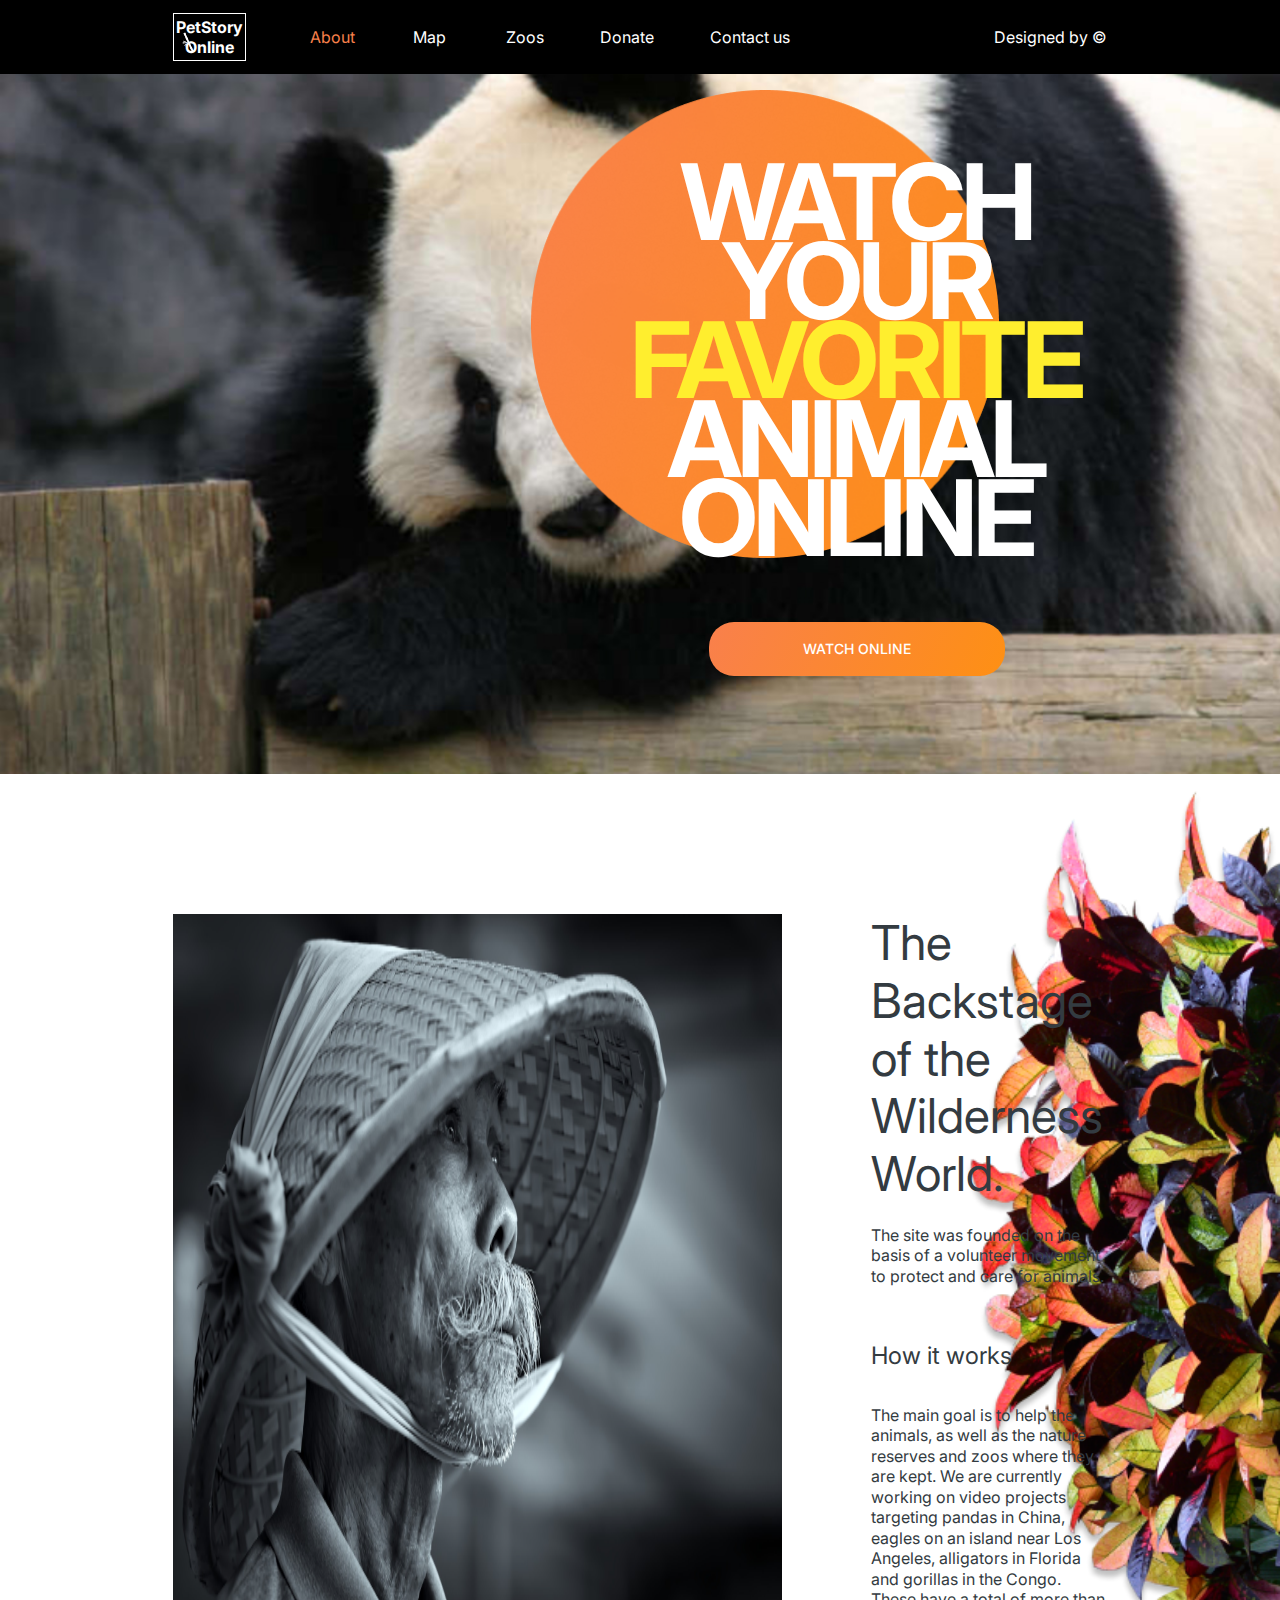
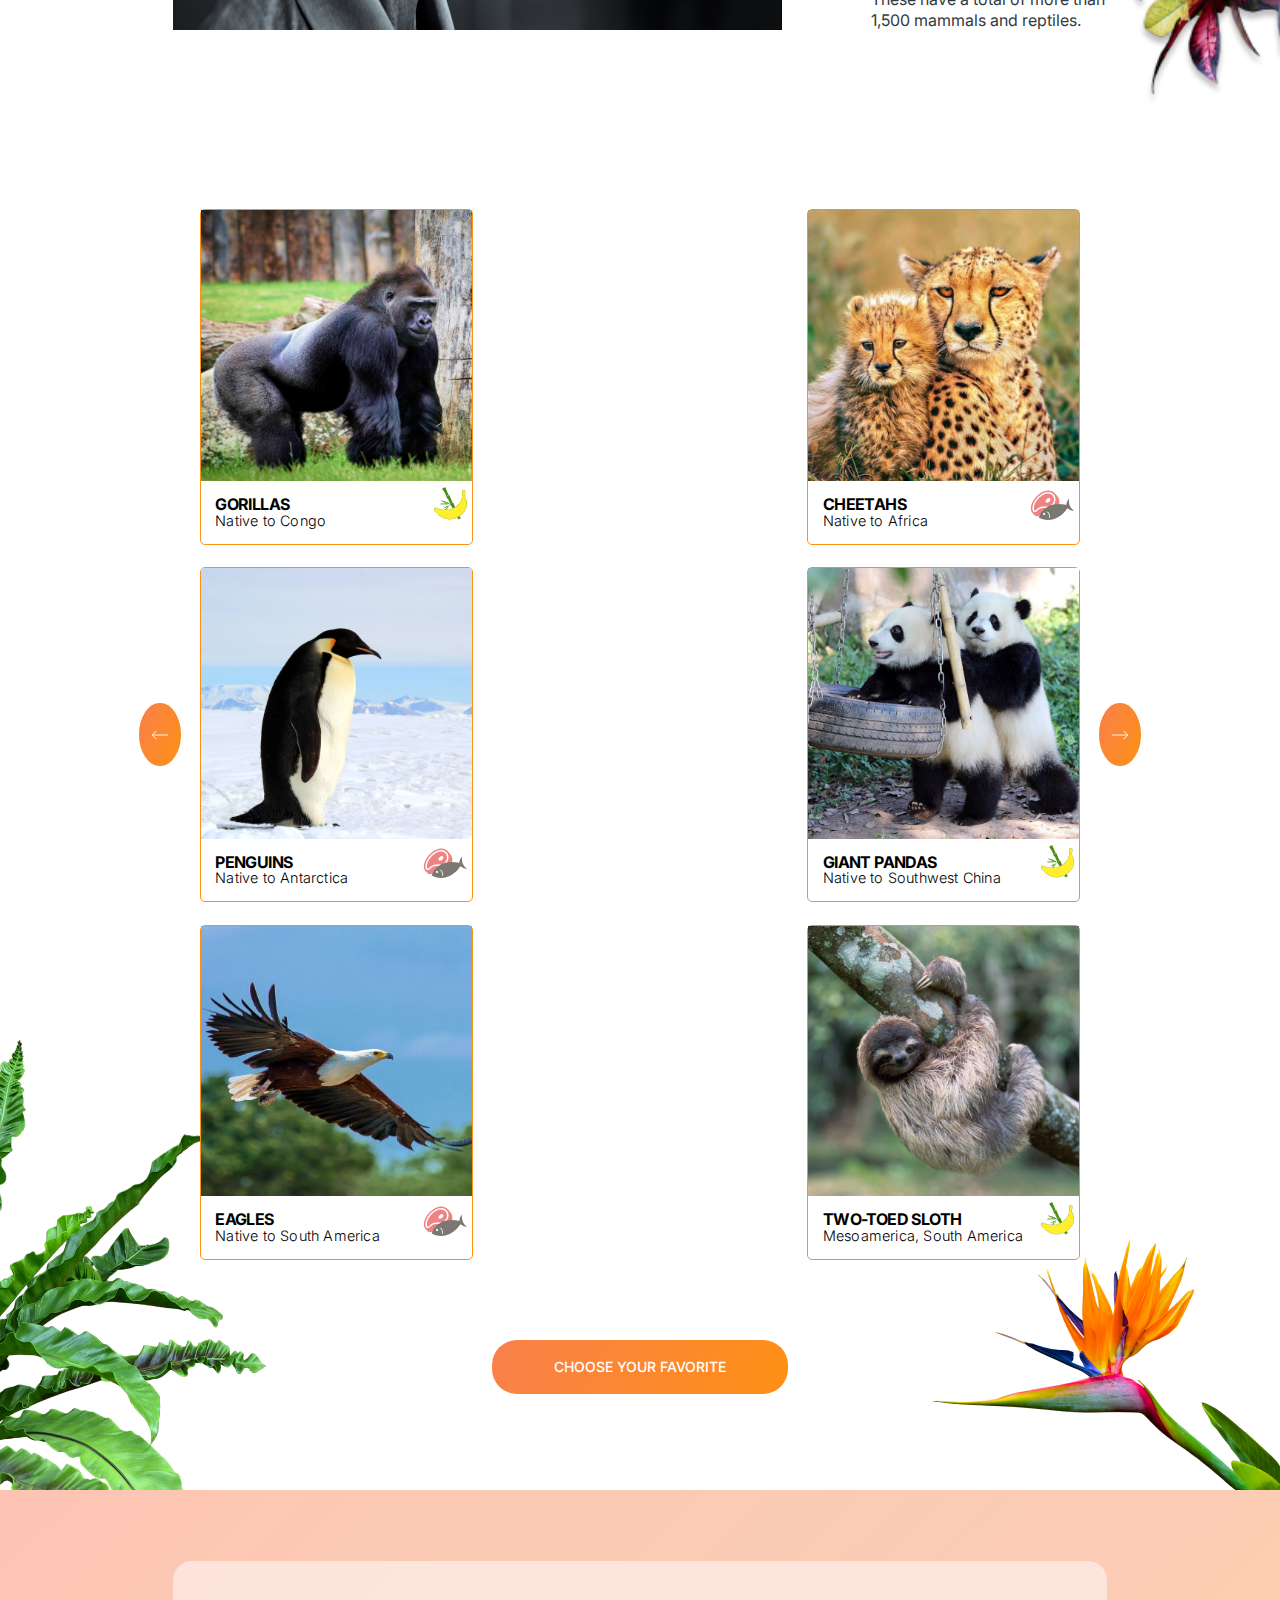
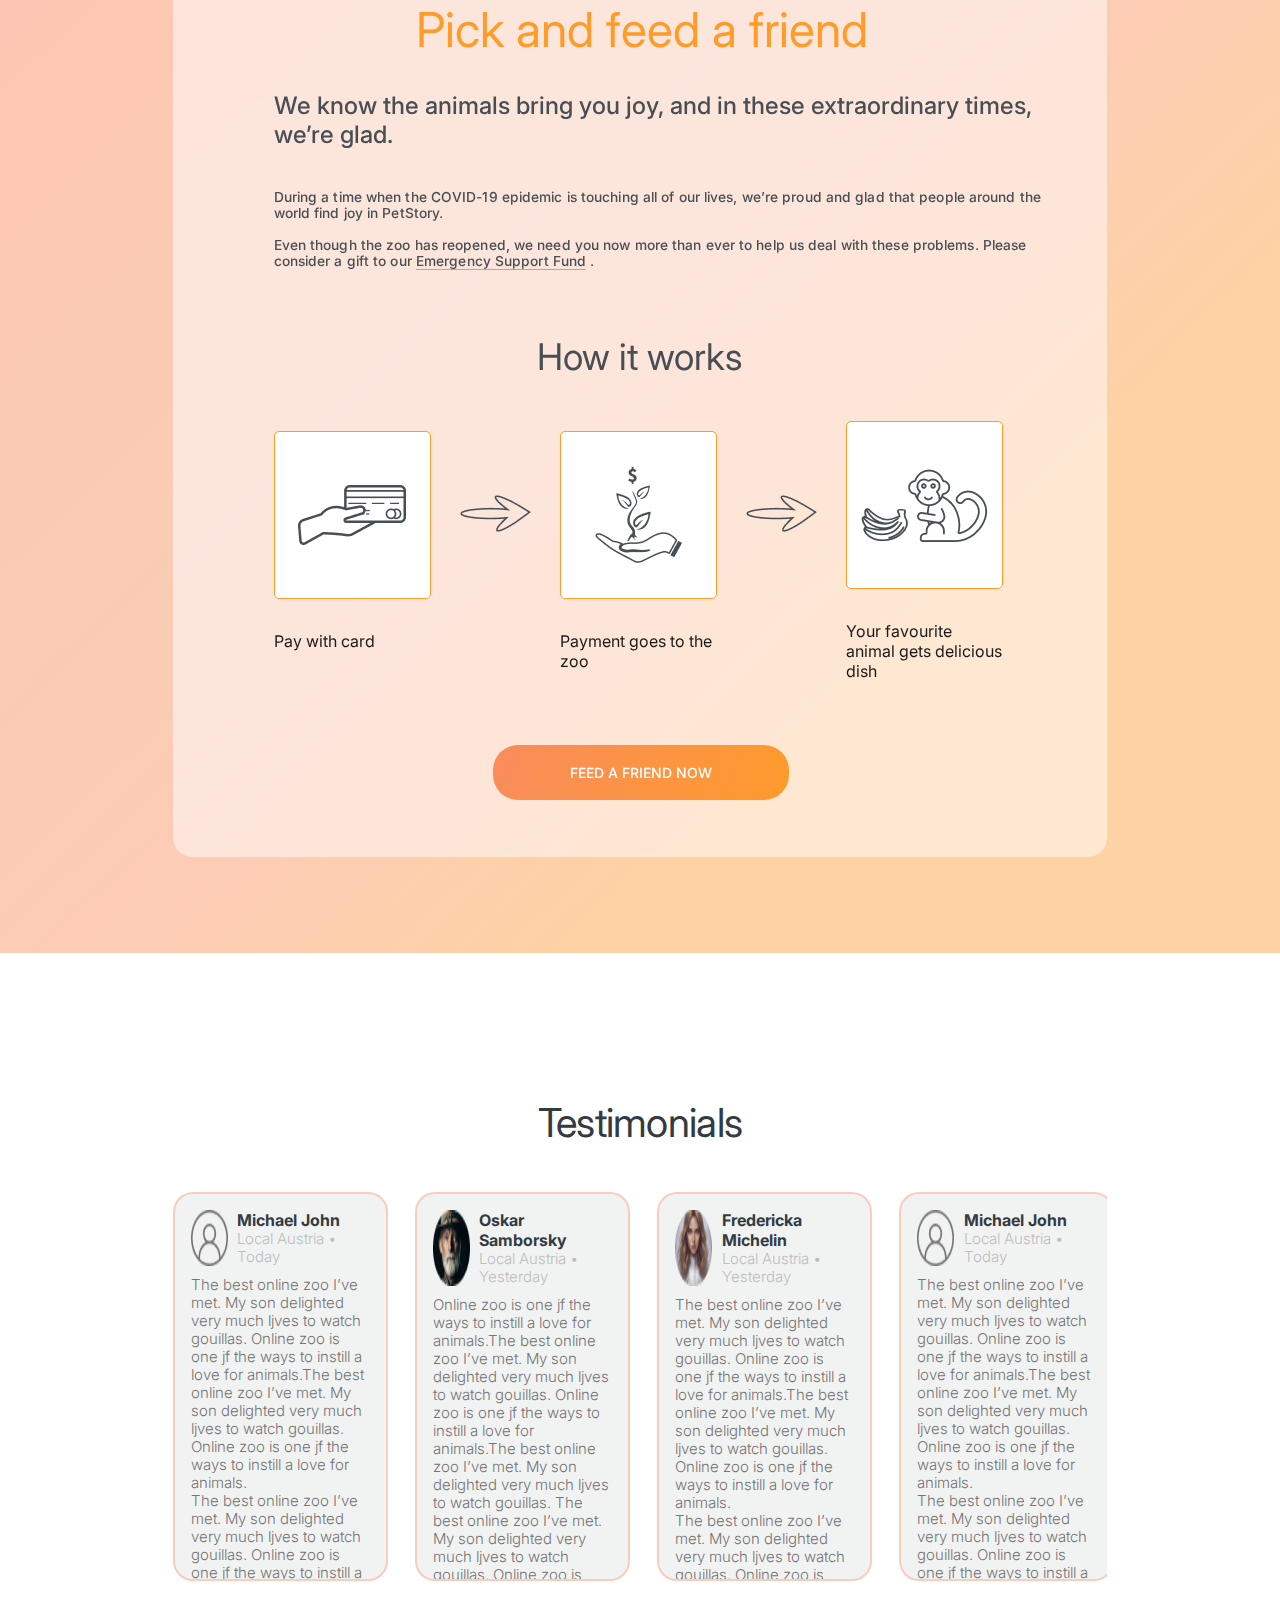
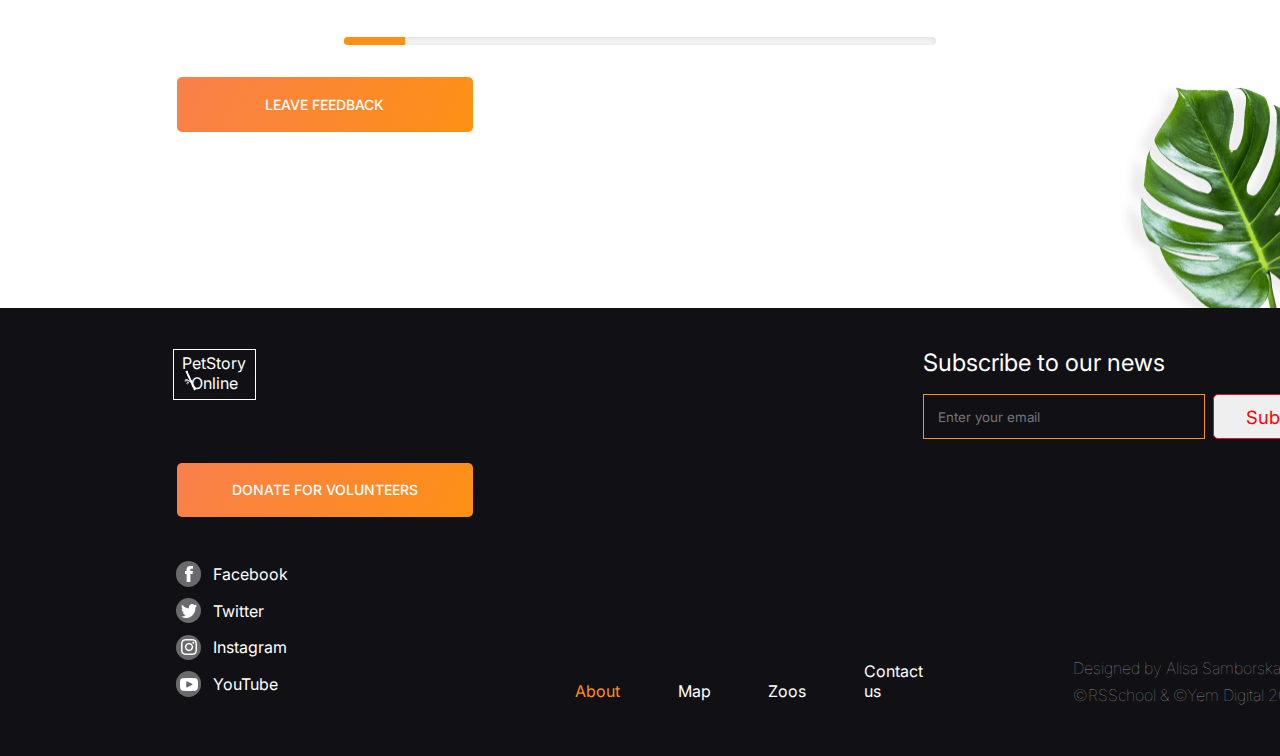
==== commit 1c57f15c: "Merge 43b0b40707b4d9530357fcb5c8643791beb8b4fe into 26210b28aa1d1d58b277201f5919ba46d2df8ed4" ====
--- a/index.html
+++ b/index.html
@@ -606,7 +606,9 @@
               </p>
             </div>
           </div>
-          <!-- <div class="range_input_div tablet_hidden"><input type="range" value="4" /></div> -->
+          <div class="range_input_div tablet_hidden">
+            <input type="range" value="0" step="1" min="0" max="7" />
+          </div>
           <button class="orange_btn testimonial_btn">Leave feedback</button>
         </div>
       </section>
@@ -674,5 +676,5 @@
       </div>
     </footer>
   </body>
-  <script src="./donate/main.js"></script>
+  <script src="./main/script.js"></script>
 </html>
--- a/main/style.css
+++ b/main/style.css
@@ -11,7 +11,10 @@
 html{
    scroll-behavior: smooth;
 }
-
+.amount_error_msg{ 
+   font-size: 16px;
+   color: crimson;
+ }
 .dektop_hidden{
    display: none !important;
 }
@@ -413,6 +416,10 @@
    padding-bottom: 11rem;
 }
 
+.testimonals{
+   overflow: hidden;
+}
+
 .testimonals_title {
    font-weight: 400;
    font-size: 2.5rem;
@@ -423,12 +430,13 @@
 }
 
 .testimonals_cards {
+   position: relative;
     width: 100%;
-   display: flex;
-   /* flex-wrap: wrap; */
-   overflow: auto;
+   display: flex; 
+   /* overflow: hidden; */
    gap: 1.7rem;
    padding-bottom: 2rem;
+   transition: all 0.3s ease-in-out;
 }
 
 .testimonals_cards::-webkit-scrollbar {
--- a/responsive.css
+++ b/responsive.css
@@ -520,12 +520,16 @@
     padding: 3.75rem 0;
     padding-bottom: 5rem;
   }
+
+  .testimonals {
+    overflow: visible;
+}
   
   .testimonals_cards {
     margin-right: 0.2rem;
     flex-direction: column;
     gap: 0.9rem;
-    overflow: hidden;
+    /* overflow: hidden; */
   }
 
   .testimonals_card {
@@ -571,12 +575,7 @@
     margin-top: 2.46rem !important;
     margin-left: 11.3rem !important;
   }
-
-  .amount_error_msg{ 
-    font-size: 16px;
-    color: crimson;
-  }
-
+ 
   footer {
     height: 282px;
   }
@@ -875,6 +874,14 @@
  font-size: 13px;
 }
 
+.review_popup {
+  width: 13rem !important;
+  height: 20.3rem !important;
+  position: absolute;
+  left: 15%;
+  z-index: 99999;
+  overflow: auto;
+}
 
 .testimonals_card {
   padding: 0.7rem;
